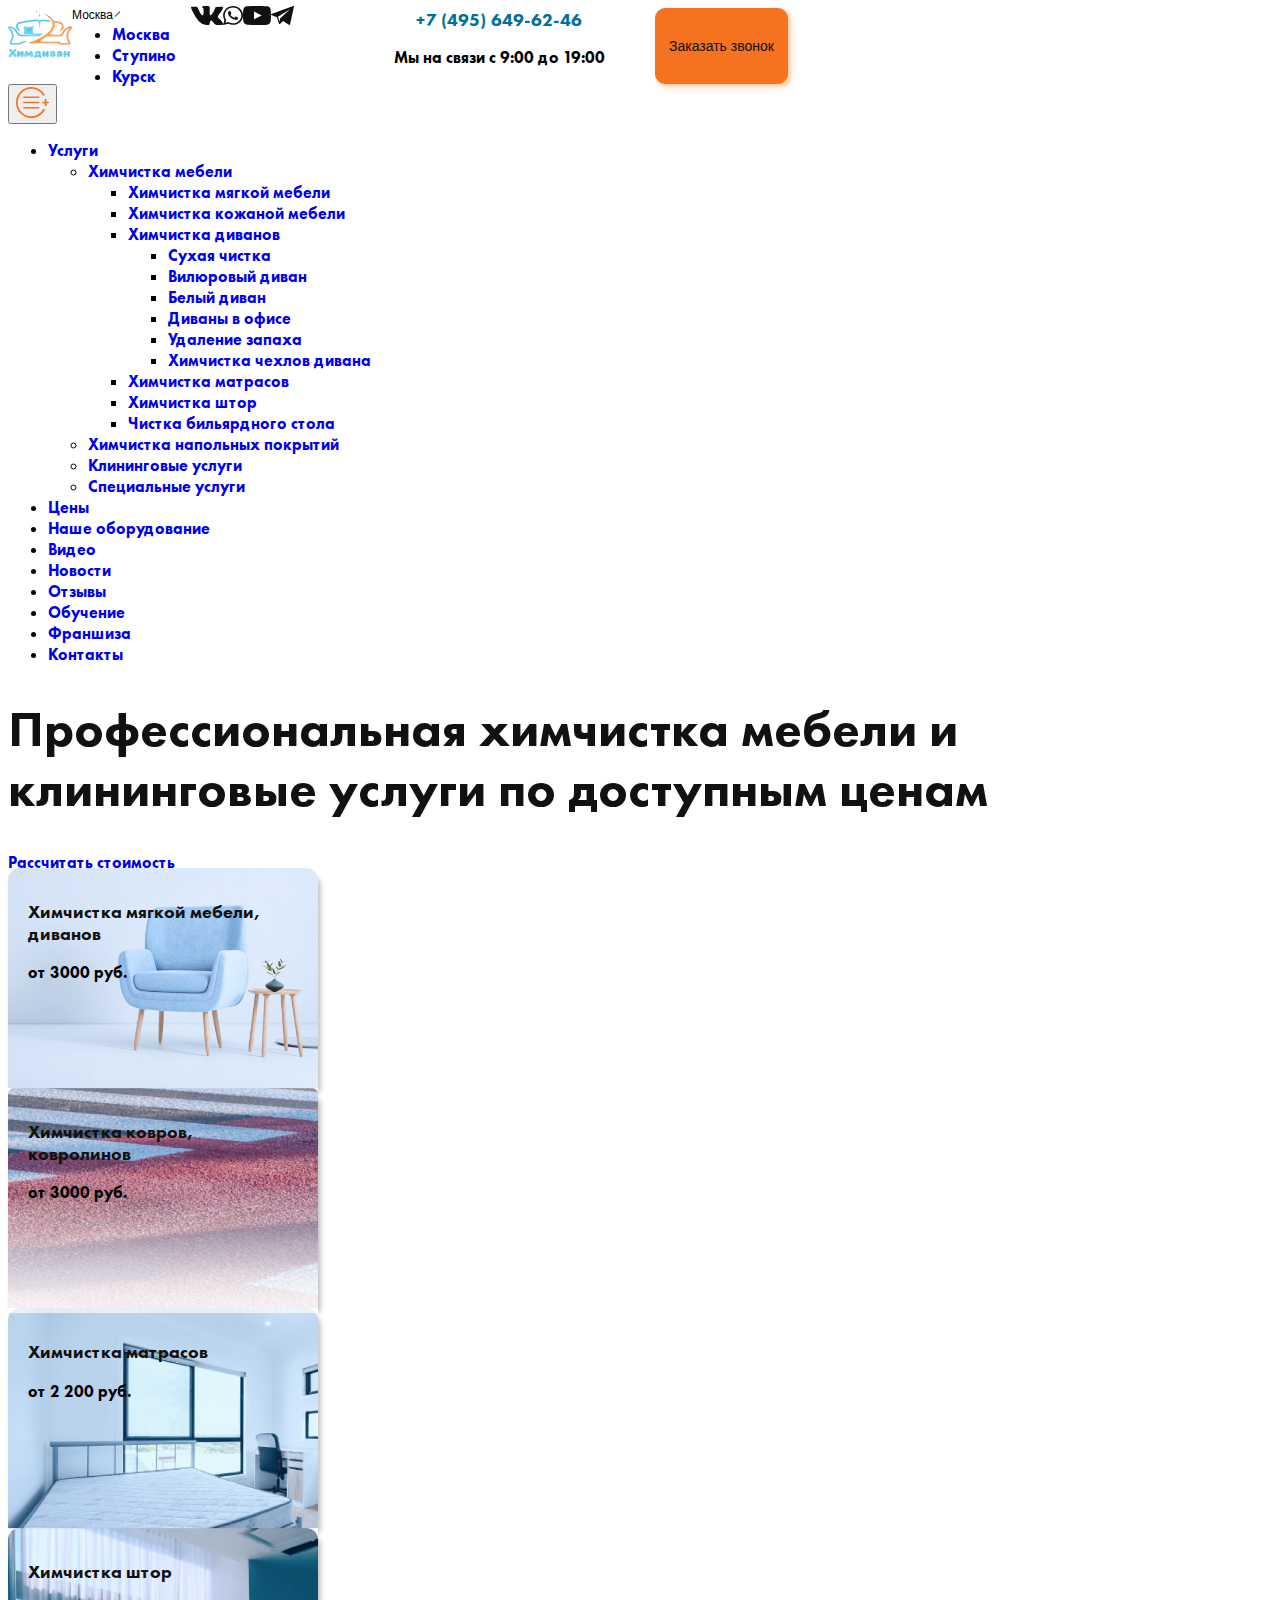
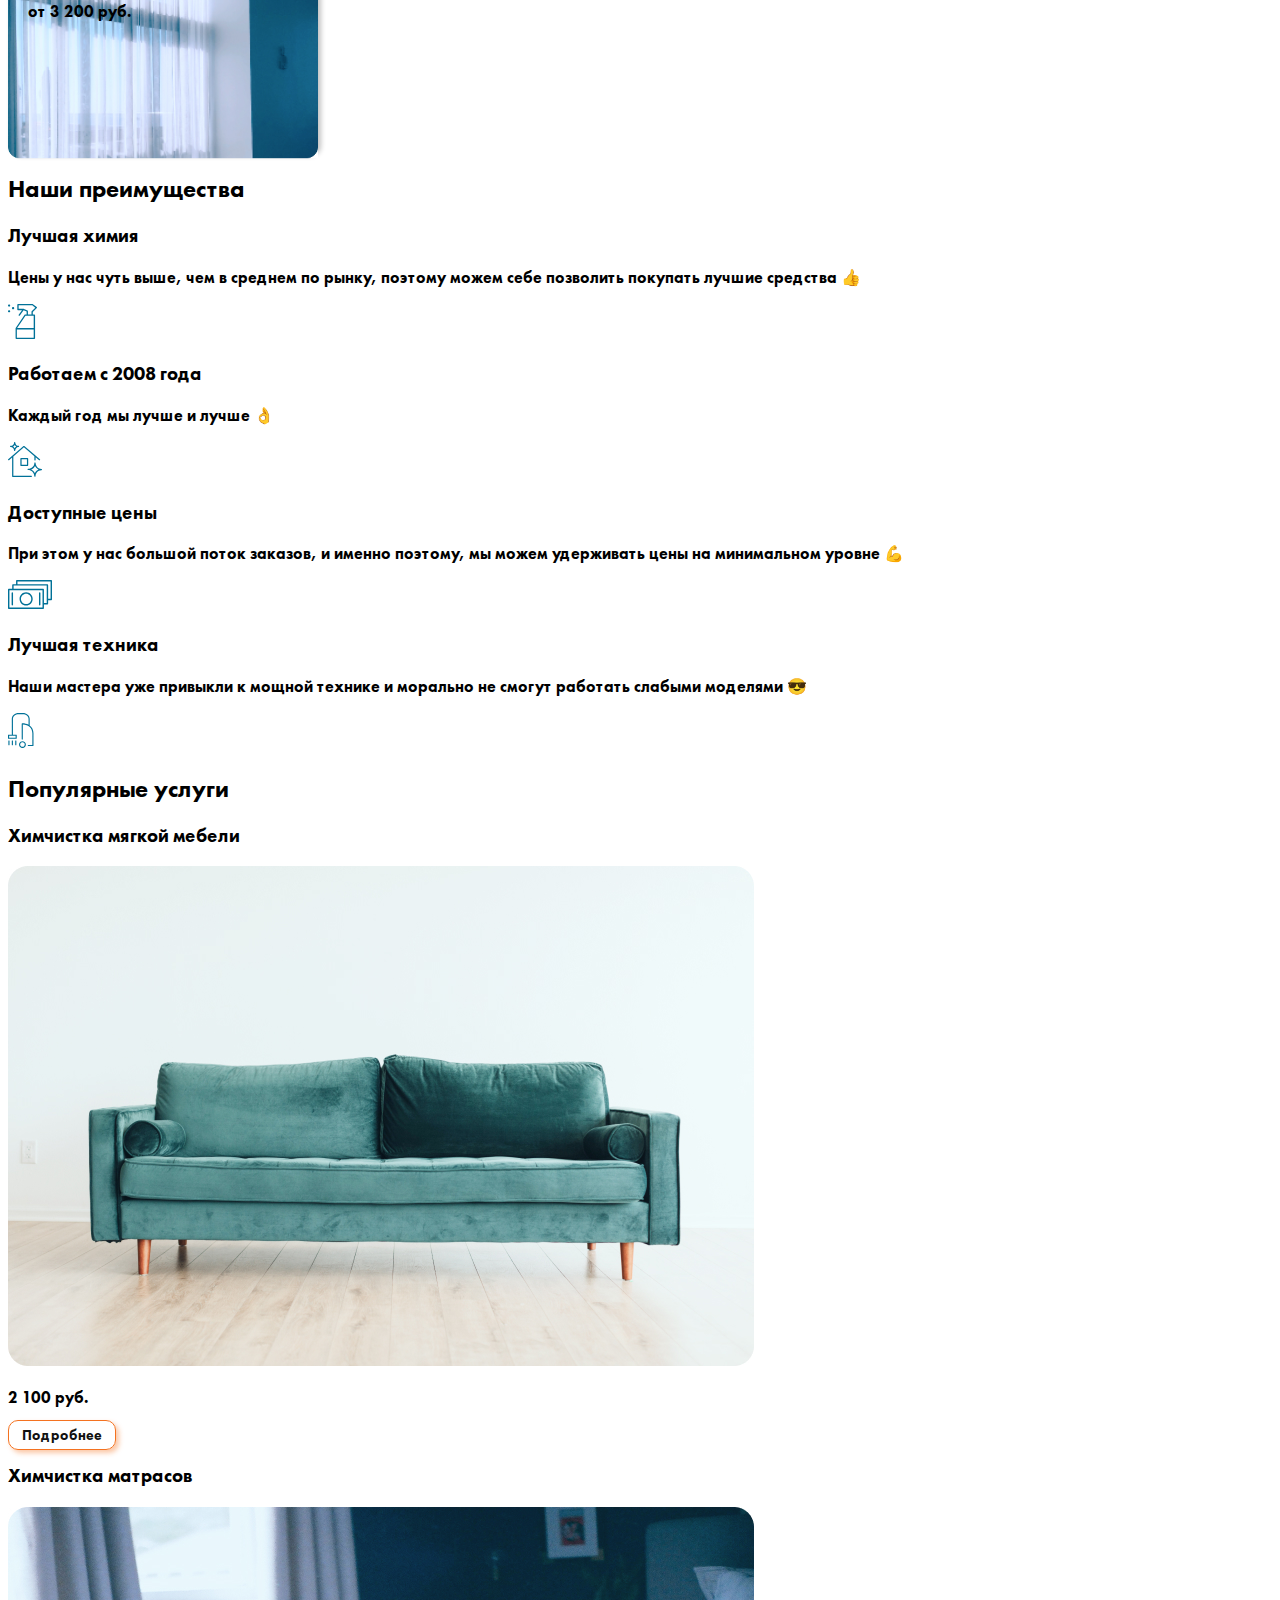
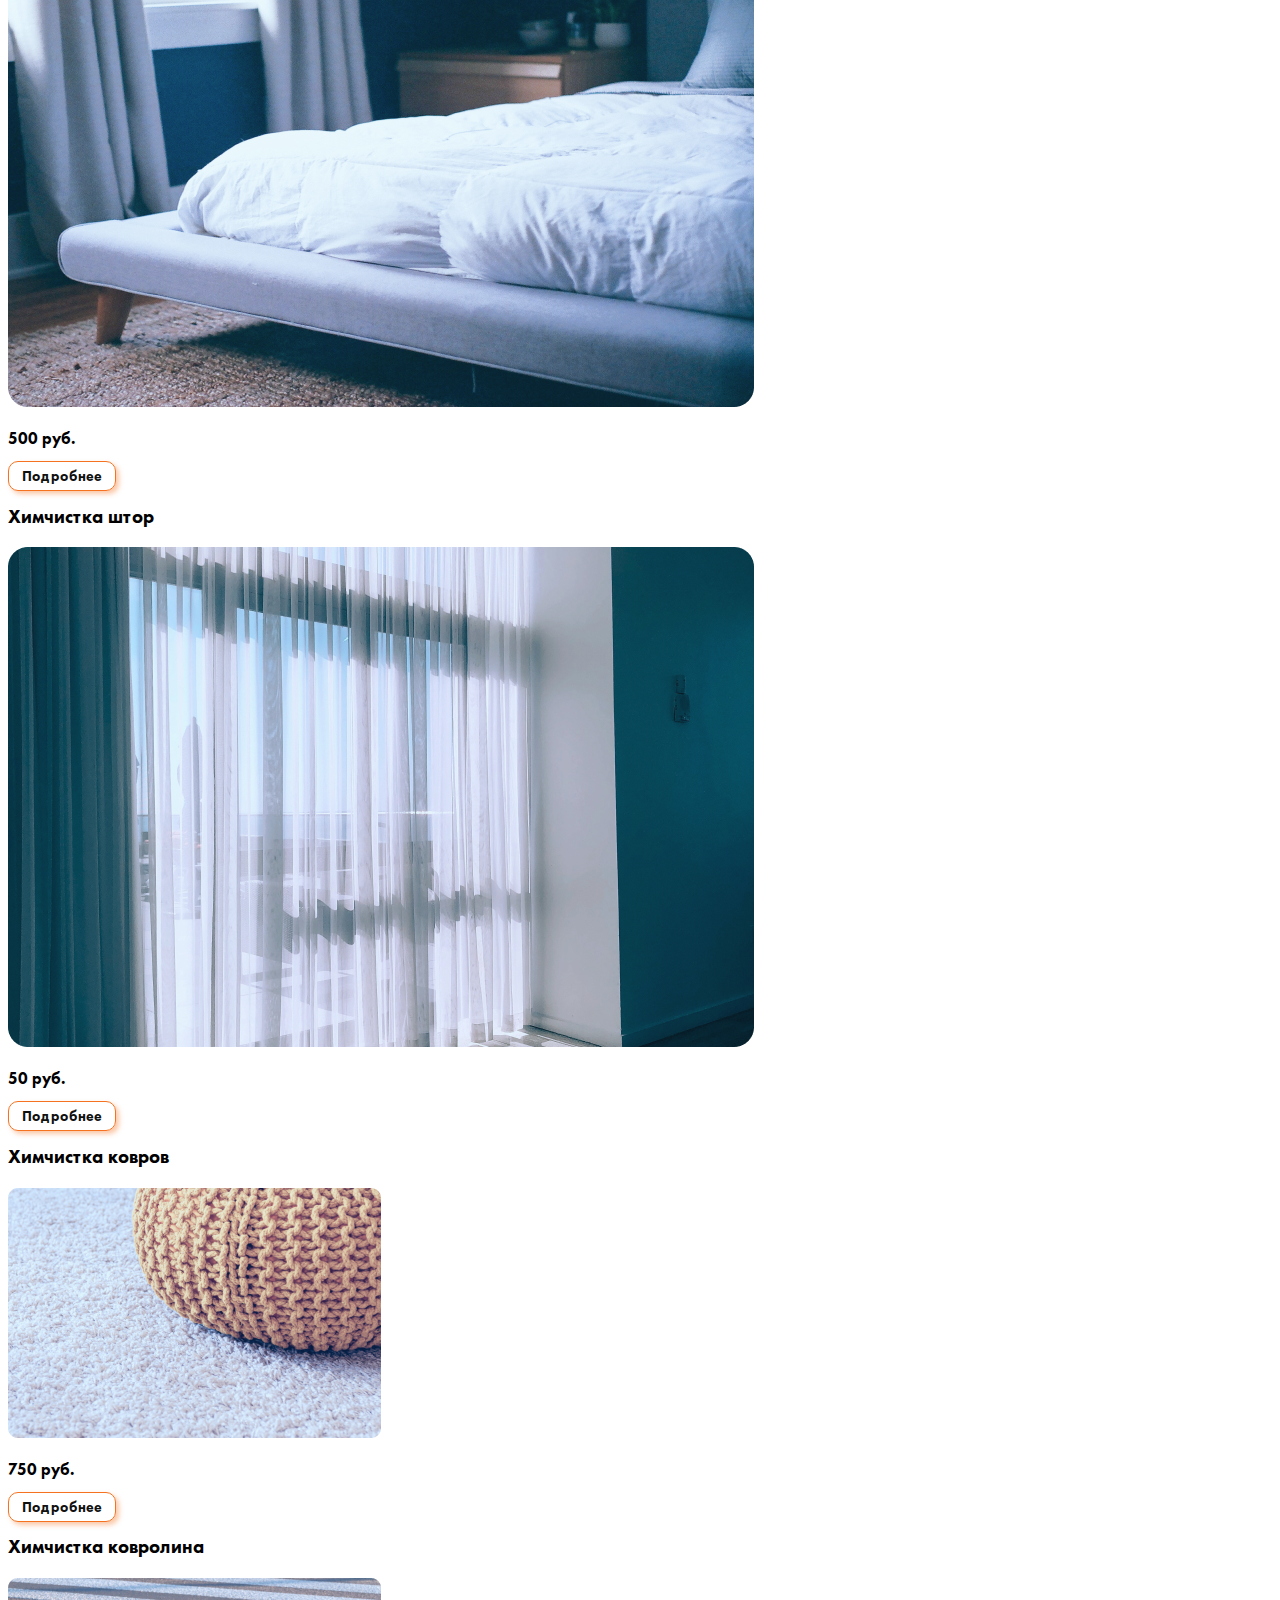
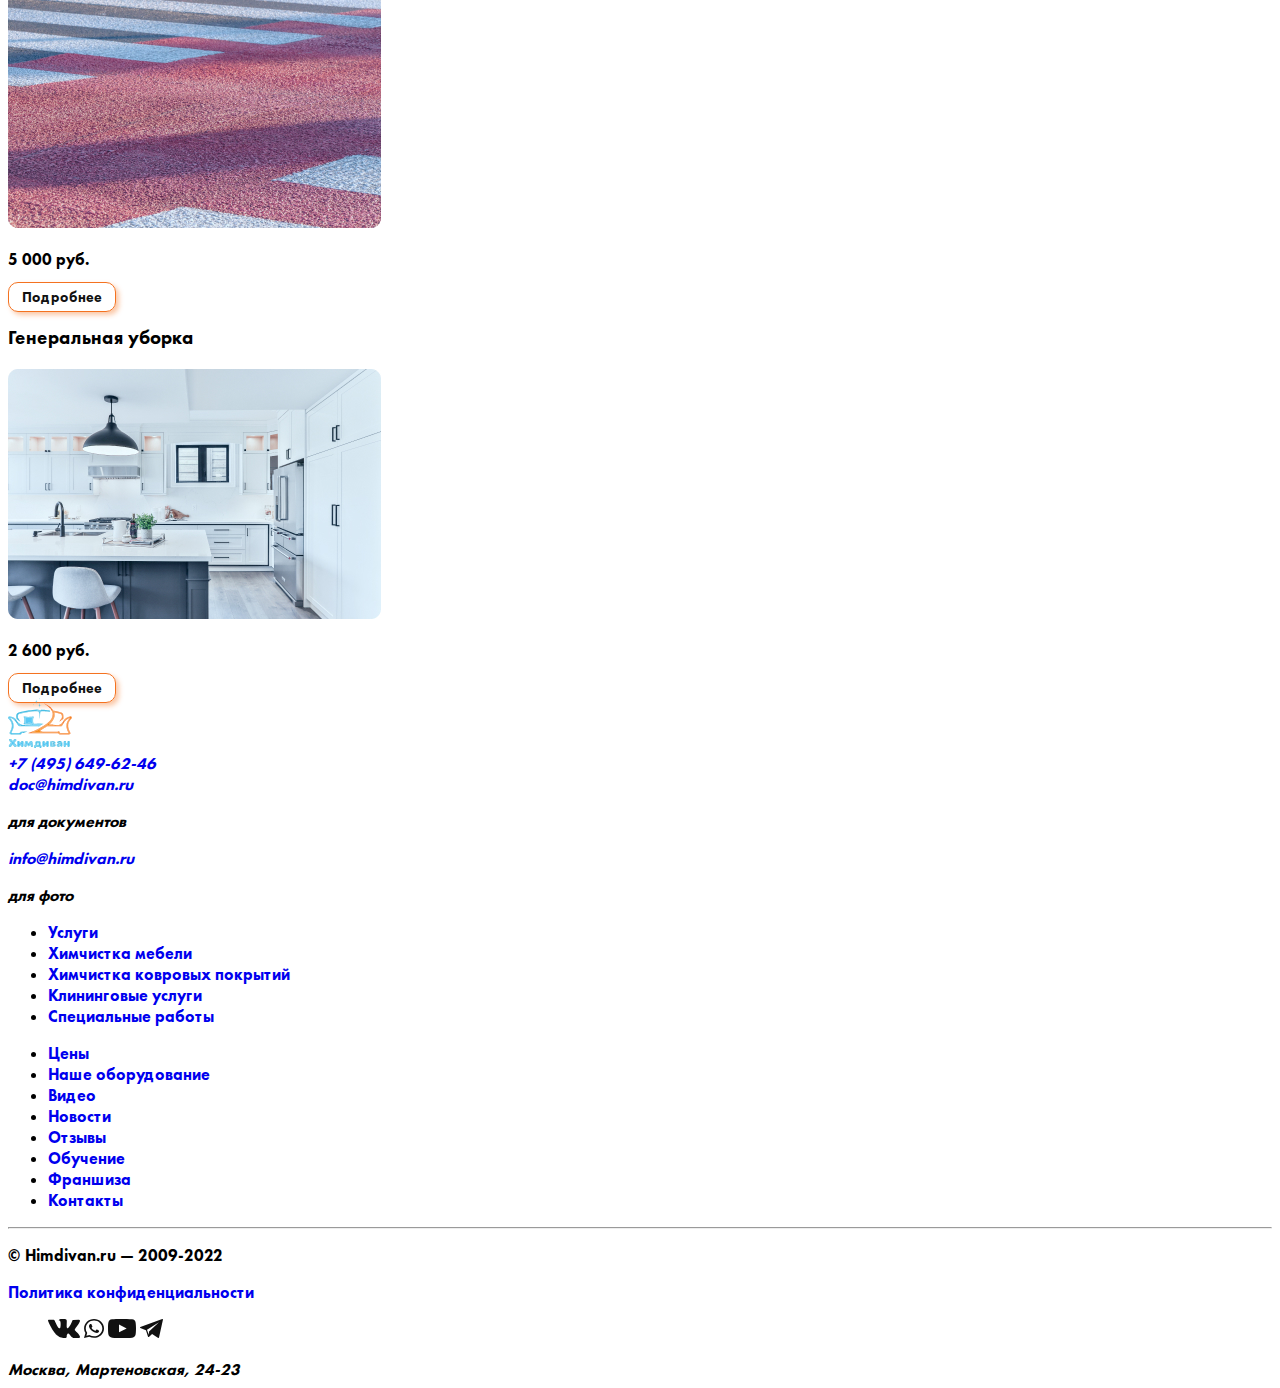
==== index.html @ e05178ed "d" ====
<!DOCTYPE html>
<html lang="ru">

<head>
  <meta charset="UTF-8">
  <meta http-equiv="X-UA-Compatible" content="IE=edge">
  <meta name="viewport" content="width=device-width, initial-scale=1.0">

  <link rel="stylesheet" href="\css\style.css">
  <title>Химдиван</title>
  <!--Normalize CSS-->
  <link rel="stelesheet" href="/css/normalize.css">
  <!--Styles-->
  <link rel="stylesheet" href="/css/style.css">

</head>

<body>


  </div>




  <header class="header" id="header">
    <div class="container">
      <div class="header__row">
        <a class="header__logo logo" href="">
          <img src="\assets\img\logo.svg" alt="Логотип компании Химдиван" width="64" height="50">
        </a>
        <div class="change-city">
          <button class="change-city__open" type="button">Москва <span class="caret"></span></button>
          <ul class="header__cities cities">
            <li><a class="cities__link" href="#">Москва</a></li>
            <li><a class="cities__link" href="#">Ступино</a></li>
            <li><a class="cities__link" href="#">Курск</a></li>
          </ul>
        </div>
        <ul class="header__social social list-reset">
          <il><a class="social__link" href="#"><svg width="32" height="19" viewBox="0 0 32 19" fill="#111111"
                xmlns="http://www.w3.org/2000/svg">
                <path
                  d="M31.83 17.159C31.791 17.0724 31.755 16.9999 31.7214 16.9421C31.1658 15.9017 30.1053 14.6242 28.5394 13.1099L28.5058 13.0755L28.4892 13.0577L28.4727 13.041H28.4561C27.7452 12.3356 27.2953 11.8617 27.1068 11.6185C26.7626 11.1568 26.6847 10.6886 26.8736 10.2147C27.0075 9.85646 27.5071 9.09934 28.3733 7.94289C28.8286 7.33072 29.1894 6.83966 29.4562 6.4687C31.3776 3.81018 32.2103 2.11149 31.9551 1.3711L31.8548 1.19778C31.7881 1.09339 31.6157 0.998117 31.3382 0.91146C31.0606 0.824802 30.7052 0.811119 30.2723 0.868384L25.4742 0.903858C25.3632 0.892202 25.2522 0.895243 25.1407 0.911966C25.0296 0.929703 24.9576 0.946933 24.924 0.964164C24.8904 0.981901 24.8631 0.99609 24.8407 1.00724L24.774 1.05944C24.7185 1.0939 24.6576 1.15471 24.5909 1.24187C24.5242 1.32853 24.4682 1.42938 24.4244 1.54543C23.9024 2.94411 23.3084 4.24449 22.6418 5.44705C22.2308 6.16363 21.853 6.78543 21.5092 7.31095C21.165 7.83749 20.8762 8.22466 20.643 8.47247C20.4097 8.72079 20.1984 8.92096 20.01 9.07046C19.8211 9.22148 19.6764 9.28431 19.5771 9.26151C19.4768 9.23871 19.3823 9.2154 19.2937 9.19158C19.1384 9.08769 19.0128 8.9463 18.9188 8.7669C18.8243 8.58801 18.7606 8.3625 18.727 8.09087C18.6938 7.81924 18.6739 7.58512 18.669 7.38849C18.6632 7.19186 18.6661 6.91466 18.6773 6.55637C18.6885 6.19809 18.6938 5.95585 18.6938 5.82814C18.6938 5.38928 18.7021 4.91241 18.7192 4.39753C18.7357 3.88316 18.7498 3.47572 18.7606 3.1752C18.7718 2.87519 18.7771 2.55694 18.7771 2.22146C18.7771 1.88699 18.7576 1.62347 18.7187 1.43242C18.6797 1.24187 18.6213 1.05741 18.5439 0.877506C18.466 0.698616 18.352 0.559761 18.2021 0.461954C18.0521 0.363641 17.8661 0.285598 17.644 0.227827C17.0549 0.0889716 16.3055 0.0144764 15.395 0.00231393C13.329 -0.019984 12.0016 0.118871 11.4129 0.418879C11.1797 0.546585 10.9684 0.719394 10.7799 0.939332C10.5798 1.19373 10.552 1.33309 10.6967 1.35488C11.3633 1.45928 11.8351 1.7081 12.1126 2.10085L12.2129 2.30862C12.2904 2.45964 12.3683 2.72519 12.4462 3.10628C12.5241 3.48788 12.5737 3.90951 12.5961 4.37219C12.6516 5.21597 12.6516 5.93811 12.5961 6.53965C12.5406 7.14118 12.488 7.60893 12.4379 7.9434C12.3877 8.27888 12.3128 8.55001 12.2129 8.75829C12.1126 8.96708 12.0464 9.09428 12.0128 9.14039C11.9792 9.18651 11.9519 9.2154 11.9295 9.22705C11.7849 9.28432 11.6354 9.31371 11.4796 9.31371C11.3238 9.31371 11.1354 9.23262 10.9129 9.07046C10.6908 8.90931 10.46 8.68633 10.2214 8.40304C9.98235 8.12027 9.71357 7.72397 9.41314 7.21517C9.1132 6.70688 8.80206 6.10585 8.4802 5.41209L8.21386 4.90886C8.04733 4.58554 7.81945 4.11425 7.53071 3.49599C7.24196 2.87773 6.98633 2.27974 6.7643 1.70101C6.67519 1.45877 6.54226 1.2738 6.36453 1.14609L6.28127 1.0939C6.22576 1.04778 6.13666 0.998624 6.01444 0.946933C5.89173 0.894736 5.76465 0.857235 5.63123 0.833924L1.06636 0.868384C0.599886 0.868384 0.283387 0.97886 0.11686 1.19829L0.0501528 1.30218C0.0165553 1.36046 0 1.4532 0 1.57989C0 1.7076 0.0335975 1.86317 0.100306 2.04764C0.766899 3.67792 1.49144 5.24992 2.2744 6.76364C3.05786 8.27838 3.7376 9.49817 4.31557 10.4225C4.89306 11.3479 5.48175 12.22 6.08163 13.041C6.68152 13.862 7.07836 14.3875 7.27264 14.6186C7.46692 14.8502 7.61933 15.0235 7.73083 15.139L8.14715 15.5556C8.4135 15.8328 8.80547 16.1652 9.3216 16.5524C9.83822 16.9401 10.4099 17.3212 11.0375 17.6962C11.6647 18.0722 12.3955 18.3778 13.2282 18.6155C14.0613 18.8526 14.872 18.9479 15.6603 18.9013H17.5764C17.9654 18.8668 18.2595 18.7401 18.4591 18.5197L18.5259 18.433C18.5702 18.3641 18.612 18.2567 18.651 18.1128C18.6895 17.9683 18.7094 17.8092 18.7094 17.6359C18.6977 17.1387 18.7343 16.6903 18.8175 16.2919C18.9008 15.8931 18.9952 15.5926 19.1009 15.3899C19.2066 15.1882 19.3254 15.0174 19.4593 14.8786C19.5927 14.7397 19.6867 14.6566 19.7427 14.6272C19.7982 14.5988 19.843 14.5785 19.8761 14.5664C20.1424 14.4741 20.456 14.5638 20.8173 14.835C21.1781 15.1071 21.517 15.4416 21.8335 15.8409C22.15 16.2397 22.5303 16.6872 22.9748 17.1849C23.4189 17.682 23.8075 18.0514 24.141 18.2942L24.4746 18.503C24.6966 18.6413 24.9853 18.7685 25.3408 18.8846C25.6962 18.9996 26.0074 19.029 26.2737 18.9712L30.5387 18.9013C30.9608 18.9013 31.2885 18.8293 31.5218 18.6844C31.755 18.541 31.8938 18.3808 31.9381 18.2075C31.9824 18.0342 31.9853 17.8386 31.9464 17.6181C31.9074 17.3987 31.8684 17.2457 31.83 17.159Z" />
              </svg></a></il>

          <il><a class="social__link" href="#"><svg width="20" height="19" viewBox="0 0 20 19" fill="#111111"
                xmlns="http://www.w3.org/2000/svg">
                <path
                  d="M17.0865 2.76114C15.2064 0.981431 12.706 0.000942476 10.042 0C4.55332 0 0.0857299 4.22323 0.0837362 9.41439C0.0830716 11.0738 0.541627 12.6936 1.41288 14.1211L0 19L5.27904 17.6909C6.73346 18.4411 8.3713 18.8363 10.0377 18.837H10.0417C15.5301 18.837 19.9977 14.6131 20 9.42225C20.0017 6.90615 18.9669 4.54085 17.0865 2.76114ZM10.0424 17.2467H10.039C8.55372 17.2461 7.09698 16.8687 5.82631 16.1559L5.52393 15.9863L2.39113 16.7632L3.22717 13.8754L3.03045 13.5792C2.20206 12.3332 1.76444 10.8934 1.76511 9.41471C1.76677 5.10005 5.48007 1.58996 10.0454 1.58996C12.2561 1.59058 14.3342 2.40583 15.8969 3.88489C17.4597 5.36394 18.3196 7.32995 18.319 9.42099C18.3173 13.7363 14.6043 17.2467 10.0424 17.2467Z" />
                <path
                  d="M14.5824 11.3858C14.3335 11.268 13.1103 10.699 12.8821 10.6205C12.6541 10.5419 12.488 10.5027 12.3222 10.7383C12.1563 10.9739 11.6795 11.5036 11.5343 11.6606C11.3891 11.8177 11.2439 11.8372 10.9953 11.7194C10.7465 11.6016 9.94464 11.3534 8.9943 10.5517C8.25463 9.92775 7.7552 9.15743 7.60999 8.92213C7.46478 8.68651 7.59438 8.55927 7.71898 8.44209C7.83096 8.33654 7.96787 8.1672 8.09214 8.02992C8.21642 7.89263 8.25795 7.7943 8.34103 7.63753C8.4241 7.48045 8.38256 7.34317 8.32042 7.22536C8.25829 7.10755 7.76052 5.94956 7.55317 5.47863C7.35114 5.01996 7.14612 5.08217 6.99327 5.07494C6.84839 5.06803 6.68225 5.06677 6.51644 5.06677C6.35062 5.06677 6.08114 5.12552 5.85286 5.36114C5.62491 5.59676 4.98193 6.1657 4.98193 7.32369C4.98193 8.48168 5.87346 9.6004 5.99807 9.75716C6.12234 9.91424 7.75255 12.2902 10.2487 13.3094C10.8425 13.5519 11.3057 13.6964 11.6672 13.8048C12.2633 13.9839 12.8056 13.9587 13.2346 13.8981C13.7128 13.8305 14.7067 13.3291 14.914 12.7797C15.1213 12.2302 15.1213 11.759 15.0592 11.661C14.9971 11.5626 14.8313 11.5036 14.5824 11.3858Z" />
              </svg>
            </a></il>

          <il><a class="social__link" href="#"><svg width="28" height="19" viewBox="0 0 28 19" fill="#111111"
                xmlns="http://www.w3.org/2000/svg">
                <path
                  d="M27.6497 3.78425C27.3842 1.77882 26.1732 0.520923 24.0236 0.335119C21.5624 0.122429 16.2344 0 13.7631 0C8.70816 0 6.44918 0.118108 4.05872 0.354804C1.78068 0.579977 0.783438 1.54836 0.391468 3.54756C0.116939 4.94853 0 6.26068 0 9.36173C0 12.1473 0.137516 13.8993 0.350314 15.3732C0.642911 17.3974 2.09536 18.5348 4.22384 18.7042C6.70013 18.9016 11.6607 19 14.1134 19C16.4833 19 21.8168 18.8819 24.1882 18.6255C26.3107 18.396 27.32 17.3114 27.6497 15.3142C27.6497 15.3142 28 13.1263 28 9.34204C28 7.18729 27.8354 5.1833 27.6497 3.78425ZM11.0228 13.2646V5.56451L18.6871 9.37517L11.0228 13.2646Z" />
              </svg>
            </a></il>

          <il><a class="social__link" href="#"><svg width="23" height="19" viewBox="0 0 23 19" fill="#111111"
                xmlns="http://www.w3.org/2000/svg">
                <path
                  d="M22.2704 0.0358006L0.33588 8.08771C-0.106007 8.253 -0.112124 8.9138 0.318967 9.10334L5.93755 11.3224L8.03003 17.6774C8.15454 18.0198 8.59751 18.1348 8.88358 17.8989L12.0973 15.019L18.2071 18.9211C18.5241 19.112 18.9419 18.9394 19.016 18.5867L22.9887 0.619328C23.0736 0.219452 22.6652 -0.111814 22.2704 0.0358006ZM9.06206 12.5258L8.7051 15.7928L7.0088 10.7638L18.9718 3.19877L9.06206 12.5258Z" />
              </svg>
            </a></il>
        </ul>
        <div class="header__contacts">
          <a href="tel:+74956496246">+7 (495) 649-62-46</a>
          <p>
            Мы на связи с
            <time datetime="09:00">9:00</time>
            до
            <time datetime="19:00">19:00</time>
          </p>
        </div>
        <button class="header__call btn" type="button">Заказать звонок</button>

      </div>

      <nav class="header__navigation nav">
        <button class="nav__btn menu-open" type="button"><svg width="33" height="31" viewBox="0 0 33 31" fill="none"
            xmlns="http://www.w3.org/2000/svg">
            <path
              d="M22.7698 9.48383H7.83755C7.42494 9.48383 7.09521 9.8181 7.09521 10.2357C7.09521 10.6953 7.42524 10.9876 7.83755 10.9876H22.7285C23.1411 10.9876 23.4709 10.6533 23.4709 10.2357C23.5123 9.77642 23.1823 9.48383 22.77 9.48383H22.7698Z"
              fill="#F47220" />
            <path
              d="M22.7698 14.748H7.83755C7.42494 14.748 7.09521 15.0823 7.09521 15.4999C7.09521 15.9179 7.42524 16.2518 7.83755 16.2518H22.7285C23.1411 16.2518 23.4709 15.9176 23.4709 15.4999C23.5123 15.082 23.1823 14.748 22.77 14.748H22.7698Z"
              fill="#F47220" />
            <path
              d="M22.7698 20.0124H7.83755C7.42494 20.0124 7.09521 20.3467 7.09521 20.7643C7.09521 21.2239 7.42524 21.5162 7.83755 21.5162H22.7285C23.1411 21.5162 23.4709 21.1819 23.4709 20.7643C23.5123 20.3467 23.1823 20.0124 22.77 20.0124H22.7698Z"
              fill="#F47220" />
            <path
              d="M28.2976 21.9342C27.8438 21.6836 27.3489 21.8089 27.1015 22.2685C24.6679 26.5719 20.1718 29.2458 15.3042 29.2458C7.8381 29.2458 1.73321 23.0624 1.73321 15.5002C1.73321 7.93791 7.83803 1.75454 15.3042 1.75454C20.0892 1.75454 24.4203 4.26149 26.9365 8.39749C27.184 8.8154 27.7203 8.94071 28.1326 8.69009C28.5452 8.43945 28.6689 7.89619 28.4215 7.47862C25.6578 2.79933 20.7491 3.67405e-08 15.3042 3.67405e-08C6.84811 -0.000582869 0 6.93496 0 15.4996C0 24.0643 6.84745 31 15.3035 31C20.7896 31 25.9045 27.9918 28.627 23.1454C28.8333 22.7274 28.7096 22.1845 28.2969 21.9336L28.2976 21.9342Z"
              fill="#F47220" />
            <path
              d="M32.1334 14.6645H30.6073C30.5247 13.9126 30.4424 13.1187 30.2773 12.4085C30.1535 11.9489 29.6998 11.6567 29.246 11.74C28.7923 11.8236 28.5037 12.3249 28.586 12.7845C28.7508 13.4111 28.7923 14.038 28.8749 14.7065H27.1013C26.6475 14.7065 26.2764 15.0825 26.2764 15.542C26.2764 16.0016 26.6475 16.3776 27.1013 16.3776H28.9163C28.8752 17.0461 28.7926 17.6727 28.71 18.2996C28.6274 18.7592 28.9163 19.2605 29.4112 19.3441H29.5761C29.9887 19.3441 30.3184 19.0515 30.4425 18.5922C30.6073 17.8403 30.6488 17.0881 30.6899 16.3362L32.1749 16.3357C32.6286 16.3357 32.9998 15.9597 32.9998 15.5001C32.9998 15.0406 32.5872 14.6646 32.1334 14.6646L32.1334 14.6645Z"
              fill="#F47220" />
          </svg>
        </button>
        <ul class="nav__menu menu">
          <li class="menu__item">
            <a class="menu__link menu__link_active" href="#">Услуги <span class="menu__caret"></span></a>
            <ul class="submenu">
              <li class="submenu__item">
                <a class="submenu__link submenu__link_active" href="#">Химчистка мебели <span></span></a>
                <ul>
                  <li class="submenu__item">
                    <a class="submenu__link" href="#">Химчистка мягкой мебели </a>
                  </li>
                  <li class="submenu__item">
                    <a class="submenu__link" href="#">Химчистка кожаной мебели <span></span></a>
                  </li>
                  <li class="submenu__item">
                    <a class="submenu__link" href="#">Химчистка диванов <span></span></a>
                    <ul>
                      <li class="submenu__item">
                        <a class="submenu__link" href="#">Сухая чистка</a>
                      </li>
                      <li class="submenu__item">
                        <a class="submenu__link" href="#">Вилюровый диван</a>
                      </li>
                      <li class="submenu__item">
                        <a class="submenu__link" href="#">Белый диван</a>
                      </li>
                      <li class="submenu__item">
                        <a class="submenu__link" href="#">Диваны в офисе</a>
                      </li>
                      <li class="submenu__item">
                        <a class="submenu__link" href="#">Удаление запаха</a>
                      </li>
                      <li class="submenu__item">
                        <a class="submenu__link" href="#">Химчистка чехлов дивана</a>
                      </li>
                    </ul>

                  </li>
                  <li class="submenu__item">
                    <a class="submenu__link" href="#">Химчистка матрасов</a>
                  </li>
                  <li class="submenu__item">
                    <a class="submenu__link" href="#">Химчистка штор</a>
                  </li>
                  <li class="submenu__item">
                    <a class="submenu__link" href="#">Чистка бильярдного стола</a>
                  </li>
                </ul>
              </li>
              <li class="submenu__item">
                <a class="submenu__link submenu__link_active" href="#">Химчистка напольных покрытий <span></span></a>
              </li>
              <li class="submenu__item">
                <a class="submenu__link submenu__link_active" href="#">Клининговые услуги <span></span></a>
              </li>
              <li class="submenu__item">
                <a class="submenu__link submenu__link_active" href="#">Специальные услуги <span></span></a>
              </li>
            </ul>
          </li>
          <li class="menu__item">
            <a class="menu__link menu__link_active" href="#">Цены</a>
          </li>
          <li class="menu__item">
            <a class="menu__link menu__link_active" href="#">Наше оборудование</a>
          </li>
          <li class="menu__item">
            <a class="menu__link menu__link_active" href="#">Видео</a>
          </li>
          <li class="menu__item">
            <a class="menu__link menu__link_active" href="#">Новости</a>
          </li>
          <li class="menu__item">
            <a class="menu__link menu__link_active" href="#">Отзывы</a>
          </li>
          <li class="menu__item">
            <a class="menu__link menu__link_active" href="#">Обучение</a>
          </li>
          <li class="menu__item">
            <a class="menu__link menu__link_active" href="#">Франшиза</a>
          </li>
          <li class="menu__item">
            <a class="menu__link menu__link_active" href="#">Контакты</a>
          </li>
        </ul>
      </nav>
    </div>
  </header>


  <main>
    <section>
      <div>
        <h1 class="h1">Профессиональная химчистка мебели
          и клининговые услуги по доступным ценам</h1>
        <a href="#"> Рассчитать стоимость</a>
        <div>
          <article class="service-card">
            <h3 class="service-card__title h3">Химчистка мягкой мебели, диванов</h3>
            <P class="service-card__price">от 3000 руб.</P>
            <figure class="service-card__img"><img src="assets\img\nathan-oakley-ueJ2oJeEK-U-unsplash 1.jpg"
                alt="Химчистка мягкой мебели, диванов"></figure>
          </article>
          <article class="service-card">
            <h3 class="service-card__title h3">Химчистка ковров, ковролинов</h3>
            <P class="service-card__price">от 3000 руб.</P>
            <figure class="service-card__img"><img src="assets\img\Rectangle 14.jpg" alt="Химчистка ковров, ковролинов">
              <div class="service-card__overlay"></div>
            </figure>
          </article>
          <article class="service-card">
            <h3 class="service-card__title h3">Химчистка матрасов</h3>
            <P class="service-card__price">от 2 200 руб.</P>
            <figure class="service-card__img">
              <img src="assets\img\Rectangle 15.jpg" alt="Химчистка матрасов">
            </figure>
          </article>
          <article class="service-card">
            <h3 class="service-card__title h3">Химчистка штор</h3>
            <P class="service-card__price">от 3 200 руб.</P>
            <figure class="service-card__img"><img src="assets\img\Rectangle 12.jpg" alt="Химчистка штор"></figure>
          </article>
        </div>
    </section>

    <section>
      <h2>Наши преимущества</h2>
      <div>
        <article>
          <h3>Лучшая химия</h3>
          <p>Цены у нас чуть выше, чем в среднем по рынку, поэтому можем себе позволить покупать лучшие средства 👍</p>
          <div> <svg width="29" height="35" viewBox="0 0 29 35" fill="none" xmlns="http://www.w3.org/2000/svg">
              <path
                d="M28.8004 4.025C29.0662 3.7625 29.0662 3.36875 28.8004 3.10625L28.7561 3.0625L24.9012 0.13125C24.7683 0.0437501 24.6353 0 24.5024 0H9.96914C9.61467 0 9.30451 0.30625 9.30451 0.65625V5.46875C9.30451 5.81875 9.61467 6.125 9.96914 6.125H14.0012L10.7224 10.8063C10.5008 11.1125 10.5895 11.5062 10.8996 11.725C11.2098 11.9437 11.6086 11.8563 11.8301 11.55L15.5964 6.16875L18.6094 7.56875V10.5H17.1472C16.9256 10.5 16.7041 10.5875 16.6155 10.8063L7.66508 23.9312C7.57646 24.0187 7.53216 24.15 7.57646 24.2812V34.3438C7.57646 34.6937 7.88663 35 8.2411 35H26.4077C26.7622 35 27.0723 34.6937 27.0723 34.3438V11.1562C27.0723 10.8062 26.7622 10.5 26.4077 10.5H24.8126V8.00625L28.8004 4.025ZM8.86142 33.6875V25.375H25.6988V33.6875H8.86142ZM25.6988 24.0625H9.17158L17.5016 11.8125H25.6988V24.0625ZM19.9386 10.5V7.13125C19.9386 6.86875 19.8057 6.65 19.5398 6.5625L15.9951 4.9C15.9065 4.85625 15.8179 4.85625 15.7293 4.85625H10.6338V1.3125H24.2366L27.2939 3.63125L23.6606 7.2625C23.5276 7.39375 23.4833 7.56875 23.4833 7.74375V10.5H19.9386Z"
                fill="#007198" />
              <path
                d="M5.09576 5.25002C5.70753 5.25002 6.20348 4.76033 6.20348 4.15627C6.20348 3.5522 5.70753 3.06252 5.09576 3.06252C4.48398 3.06252 3.98804 3.5522 3.98804 4.15627C3.98804 4.76033 4.48398 5.25002 5.09576 5.25002Z"
                fill="#007198" />
              <path
                d="M1.10772 8.3125C1.7195 8.3125 2.21544 7.82281 2.21544 7.21875C2.21544 6.61469 1.7195 6.125 1.10772 6.125C0.495943 6.125 0 6.61469 0 7.21875C0 7.82281 0.495943 8.3125 1.10772 8.3125Z"
                fill="#007198" />
              <path
                d="M1.10772 2.625C1.7195 2.625 2.21544 2.13531 2.21544 1.53125C2.21544 0.927189 1.7195 0.4375 1.10772 0.4375C0.495943 0.4375 0 0.927189 0 1.53125C0 2.13531 0.495943 2.625 1.10772 2.625Z"
                fill="#007198" />
            </svg>
          </div>
        </article>
        <article>
          <h3>Работаем с 2008 года</h3>
          <p>Каждый год мы лучше и лучше 👌</p>
          <div><svg width="34" height="35" viewBox="0 0 34 35" fill="none" xmlns="http://www.w3.org/2000/svg">
              <path
                d="M23.2843 33.7647H5.35633V14.4118L15.9071 5.35299L26.3754 14.173C26.3754 14.173 26.3754 14.1936 26.3754 14.2059V17.9118C26.3754 18.0756 26.4405 18.2327 26.5565 18.3485C26.6724 18.4644 26.8296 18.5294 26.9936 18.5294C27.1576 18.5294 27.3148 18.4644 27.4307 18.3485C27.5467 18.2327 27.6118 18.0756 27.6118 17.9118V15.2106L31.1273 18.1753C31.2525 18.2812 31.4146 18.3332 31.5781 18.3197C31.7416 18.3061 31.893 18.2283 31.999 18.1033C32.105 17.9782 32.157 17.8162 32.1435 17.6529C32.13 17.4896 32.052 17.3383 31.9269 17.2324L16.3027 4.05593C16.1907 3.96024 16.0482 3.90765 15.9009 3.90765C15.7535 3.90765 15.611 3.96024 15.4991 4.05593L0.212847 17.1912C0.0882388 17.3004 0.012155 17.4546 0.00133428 17.6198C-0.00948644 17.7851 0.0458421 17.9479 0.155148 18.0724C0.264454 18.1969 0.418784 18.2729 0.584186 18.2837C0.749589 18.2945 0.912515 18.2392 1.03712 18.13L4.11992 15.4659V34.3823C4.11992 34.5462 4.18505 34.7033 4.30099 34.8191C4.41692 34.9349 4.57417 35 4.73813 35H23.2843C23.4483 35 23.6056 34.9349 23.7215 34.8191C23.8374 34.7033 23.9026 34.5462 23.9026 34.3823C23.9026 34.2185 23.8374 34.0614 23.7215 33.9456C23.6056 33.8298 23.4483 33.7647 23.2843 33.7647Z"
                fill="#007198" />
              <path
                d="M33.3818 26.9006C32.626 26.9076 31.8766 26.7609 31.1794 26.4692C30.4822 26.1775 29.8517 25.7471 29.3264 25.2041C28.3111 24.1695 27.7026 22.8043 27.6119 21.3583C27.6119 21.2759 27.6119 21.1977 27.6119 21.1153C27.61 21.0462 27.5961 20.9779 27.5707 20.9135C27.5482 20.7666 27.474 20.6324 27.3615 20.535C27.249 20.4377 27.1054 20.3836 26.9566 20.3824C26.7955 20.3867 26.6425 20.4536 26.5301 20.569C26.4177 20.6844 26.3548 20.839 26.3549 21C26.3549 21.1194 26.3549 21.2388 26.3549 21.3624C26.2477 24.3806 23.6018 26.8306 20.3335 26.8635H20.2635H20.1934C20.0294 26.8635 19.8722 26.9286 19.7563 27.0444C19.6403 27.1603 19.5752 27.3174 19.5752 27.4812C19.5752 27.645 19.6403 27.8021 19.7563 27.9179C19.8722 28.0338 20.0294 28.0988 20.1934 28.0988C21.779 28.1144 23.2965 28.745 24.4254 29.8576C25.5543 30.9701 26.2062 32.4774 26.2436 34.0612C26.2615 34.2427 26.3392 34.4132 26.4645 34.5458C26.5898 34.6785 26.7556 34.7658 26.936 34.7941C27.0999 34.7941 27.2572 34.729 27.3731 34.6132C27.4891 34.4974 27.5542 34.3403 27.5542 34.1765C27.5212 30.8824 30.0847 28.1729 33.2252 28.1359H33.3818C33.5458 28.1359 33.703 28.0708 33.819 27.955C33.9349 27.8392 34 27.6821 34 27.5182C34 27.3544 33.9349 27.1973 33.819 27.0815C33.703 26.9657 33.5458 26.9006 33.3818 26.9006ZM26.8824 31.2941C26.1464 29.6348 24.8266 28.303 23.1732 27.5512C24.8507 26.8787 26.2132 25.5997 26.9896 23.9688C27.3429 24.7492 27.8328 25.4603 28.4362 26.0688C29.0296 26.6705 29.7279 27.1589 30.4969 27.51C28.8558 28.2685 27.564 29.6209 26.8824 31.2941Z"
                fill="#007198" />
              <path
                d="M2.67766 5.08947H2.71888C3.58674 5.11037 4.41327 5.46413 5.02712 6.07743C5.64097 6.69072 5.99506 7.5165 6.01598 8.38358C6.02901 8.55697 6.10331 8.72009 6.22562 8.84379C6.34793 8.9675 6.51027 9.04373 6.68365 9.05887C6.76483 9.0578 6.84501 9.04075 6.91961 9.00872C6.9942 8.97668 7.06174 8.93028 7.11839 8.87216C7.17503 8.81404 7.21966 8.74534 7.24972 8.66999C7.27979 8.59463 7.2947 8.5141 7.29361 8.43299C7.26801 7.57976 7.58126 6.75105 8.165 6.12773C8.74873 5.50441 9.55555 5.13709 10.4094 5.10594H10.5083C10.6722 5.10594 10.8295 5.04086 10.9454 4.92503C11.0614 4.8092 11.1265 4.6521 11.1265 4.48829C11.1265 4.32448 11.0614 4.16738 10.9454 4.05155C10.8295 3.93572 10.6722 3.87064 10.5083 3.87064C10.0931 3.87761 9.68097 3.79851 9.29792 3.63834C8.91486 3.47817 8.5692 3.24041 8.28274 2.94006C7.72328 2.37075 7.38692 1.61973 7.33482 0.823591C7.33482 0.774179 7.33482 0.728885 7.33482 0.679473C7.33354 0.620744 7.32383 0.562502 7.30597 0.506532C7.28142 0.363326 7.20647 0.233595 7.09463 0.14073C6.98279 0.0478649 6.84142 -0.00202246 6.69601 6.28233e-05C6.61482 0.00113711 6.53465 0.018179 6.46005 0.0502153C6.38546 0.0822515 6.31791 0.128655 6.26127 0.186775C6.20463 0.244894 6.16 0.313593 6.12993 0.388946C6.09987 0.464299 6.08496 0.544832 6.08605 0.625944C6.08605 0.700062 6.08605 0.770061 6.08605 0.840061C6.02099 1.67113 5.64026 2.44588 5.02187 3.00552C4.40348 3.56516 3.59428 3.86731 2.76009 3.85006H2.66118C2.49722 3.85006 2.33997 3.91513 2.22404 4.03096C2.1081 4.14679 2.04297 4.30389 2.04297 4.4677C2.04297 4.63151 2.1081 4.78861 2.22404 4.90444C2.33997 5.02027 2.49722 5.08535 2.66118 5.08535L2.67766 5.08947ZM6.7125 2.90712C6.90093 3.23342 7.12937 3.53496 7.39252 3.80476C7.64649 4.06524 7.93164 4.29344 8.24153 4.48417C7.56883 4.898 7.01725 5.48174 6.64243 6.17652C6.43111 5.81279 6.17189 5.47903 5.87173 5.18417C5.61123 4.93303 5.32213 4.71329 5.01036 4.52947C5.71074 4.14774 6.29788 3.58811 6.7125 2.90712Z"
                fill="#007198" />
              <path
                d="M12.981 16.0588C12.817 16.0588 12.6598 16.1239 12.5439 16.2397C12.4279 16.3556 12.3628 16.5127 12.3628 16.6765V23.2647C12.3628 23.4285 12.4279 23.5856 12.5439 23.7014C12.6598 23.8173 12.817 23.8824 12.981 23.8824H19.5752C19.7392 23.8824 19.8964 23.8173 20.0124 23.7014C20.1283 23.5856 20.1934 23.4285 20.1934 23.2647V16.6765C20.1934 16.5127 20.1283 16.3556 20.0124 16.2397C19.8964 16.1239 19.7392 16.0588 19.5752 16.0588H12.981ZM18.957 22.6471H13.5992V17.2941H18.957V22.6471Z"
                fill="#007198" />
            </svg>
          </div>
        </article>
        <article>
          <h3>Доступные цены</h3>
          <p>При этом у нас большой поток заказов, и именно поэтому, мы можем удерживать цены на минимальном уровне 💪
          </p>
          <div><svg width="44" height="29" viewBox="0 0 44 29" fill="none" xmlns="http://www.w3.org/2000/svg">
              <path
                d="M18.1268 12.3266C14.5072 12.3266 11.5627 15.2683 11.5627 18.8842C11.5627 22.5001 14.5072 25.4419 18.1268 25.4419C21.7444 25.4419 24.6879 22.5001 24.6879 18.8842C24.6875 15.2683 21.7444 12.3266 18.1268 12.3266ZM18.1268 24.0216C15.2908 24.0216 12.984 21.7171 12.984 18.8842C12.984 16.0518 15.2913 13.7468 18.1268 13.7468C20.9608 13.7468 23.2666 16.0514 23.2666 18.8842C23.2662 21.7171 20.9608 24.0216 18.1268 24.0216Z"
                fill="#007198" />
              <path
                d="M4.32222 12.3266C3.92947 12.3266 3.61157 12.6442 3.61157 13.0367V24.7318C3.61157 25.1242 3.92947 25.4419 4.32222 25.4419C4.71497 25.4419 5.03287 25.1242 5.03287 24.7318V13.0367C5.03287 12.6447 4.71497 12.3266 4.32222 12.3266Z"
                fill="#007198" />
              <path
                d="M31.706 12.3266C31.3133 12.3266 30.9954 12.6442 30.9954 13.0367V24.7318C30.9954 25.1242 31.3133 25.4419 31.706 25.4419C32.0988 25.4419 32.4167 25.1242 32.4167 24.7318V13.0367C32.4167 12.6447 32.0983 12.3266 31.706 12.3266Z"
                fill="#007198" />
              <path
                d="M43.2894 0H8.77555C8.3828 0 8.06491 0.317656 8.06491 0.710111V4.18871H4.9101C4.51735 4.18871 4.19946 4.50637 4.19946 4.89882V8.76751H0.710648C0.317896 8.76751 0 9.08517 0 9.47762V28.2899C0 28.6823 0.317896 29 0.710648 29H35.2244C35.6172 29 35.9351 28.6823 35.9351 28.2899V24.4212H39.4239C39.8167 24.4212 40.1346 24.1035 40.1346 23.7111V20.2306H43.2894C43.6821 20.2306 44 19.9129 44 19.5205V0.709638C44 0.31813 43.6816 0 43.2894 0ZM34.5138 27.5803H1.4213V10.1882H34.5138V27.5803ZM35.9351 23.0015V9.47809C35.9351 9.08564 35.6172 8.76798 35.2244 8.76798H5.62075V5.60941H38.7133V23.0015H35.9351ZM42.5787 18.8109H40.1346V4.89882C40.1346 4.50637 39.8167 4.18871 39.4239 4.18871H9.4862V1.42022H42.5787V18.8109Z"
                fill="#007198" />
            </svg>
          </div>
        </article>
        <article>
          <h3>Лучшая техника</h3>
          <p>Наши мастера уже привыкли к мощной технике и морально не смогут работать слабыми моделями 😎</p>
          <div><svg width="26" height="35" viewBox="0 0 26 35" fill="none" xmlns="http://www.w3.org/2000/svg">
              <path
                d="M21.6848 12.4707C21.6881 12.4352 21.6881 12.3996 21.6848 12.3641V5.80163C21.6848 2.60217 18.6109 0 14.837 0H10.6522C6.87827 0 3.80435 2.60217 3.80435 5.80163V21.6848H0.570657C0.41931 21.6848 0.274163 21.7449 0.167145 21.8519C0.0601266 21.9589 4.5483e-06 22.1041 4.5483e-06 22.2554V25.3217C-0.000352574 25.4112 0.0203254 25.4995 0.0603697 25.5795C0.100414 25.6595 0.158703 25.7289 0.230532 25.7822C0.302362 25.8356 0.38572 25.8712 0.473879 25.8864C0.562038 25.9016 0.652529 25.8958 0.738048 25.8696H8.17935C8.3307 25.8696 8.47585 25.8094 8.58286 25.7024C8.68988 25.5954 8.75 25.4503 8.75 25.2989V22.2554C8.75 22.1041 8.68988 21.9589 8.58286 21.8519C8.47585 21.7449 8.3307 21.6848 8.17935 21.6848H4.94566V5.80163C4.94566 3.22989 7.50598 1.1413 10.6522 1.1413H14.837C17.9832 1.1413 20.5435 3.22989 20.5435 5.80163V11.7516C18.609 10.738 16.4499 10.2289 14.2663 10.2717C14.115 10.2717 13.9698 10.3319 13.8628 10.4389C13.7558 10.5459 13.6957 10.691 13.6957 10.8424V26.0598C13.6957 26.2111 13.7558 26.3563 13.8628 26.4633C13.9698 26.5703 14.115 26.6304 14.2663 26.6304C14.4177 26.6304 14.5628 26.5703 14.6698 26.4633C14.7768 26.3563 14.837 26.2111 14.837 26.0598V11.413C20.6348 11.6261 24.3478 15.088 24.3478 20.3571V31.9565H20.3533C20.2019 31.9565 20.0568 32.0166 19.9498 32.1237C19.8427 32.2307 19.7826 32.3758 19.7826 32.5272C19.7826 32.6785 19.8427 32.8237 19.9498 32.9307C20.0568 33.0377 20.2019 33.0978 20.3533 33.0978H24.9185C25.0698 33.0978 25.215 33.0377 25.322 32.9307C25.429 32.8237 25.4891 32.6785 25.4891 32.5272V20.3533C25.4891 16.9978 24.0815 14.2435 21.6848 12.4707ZM7.6087 24.7283H1.14131V22.8261H7.6087V24.7283Z"
                fill="#007198" />
              <path
                d="M14.4566 28.1522C13.7794 28.1522 13.1175 28.353 12.5544 28.7292C11.9913 29.1054 11.5525 29.6402 11.2933 30.2658C11.0342 30.8915 10.9664 31.5799 11.0985 32.2441C11.2306 32.9082 11.5567 33.5183 12.0356 33.9972C12.5144 34.476 13.1245 34.8021 13.7887 34.9342C14.4528 35.0663 15.1413 34.9985 15.7669 34.7394C16.3925 34.4802 16.9273 34.0414 17.3035 33.4783C17.6797 32.9153 17.8805 32.2533 17.8805 31.5761C17.8805 30.668 17.5198 29.7971 16.8777 29.155C16.2356 28.5129 15.3647 28.1522 14.4566 28.1522ZM14.4566 33.8587C14.0052 33.8587 13.5639 33.7248 13.1885 33.474C12.8131 33.2232 12.5205 32.8667 12.3478 32.4496C12.175 32.0325 12.1298 31.5736 12.2179 31.1308C12.306 30.688 12.5234 30.2813 12.8426 29.962C13.1618 29.6428 13.5685 29.4254 14.0113 29.3373C14.4541 29.2493 14.9131 29.2945 15.3301 29.4672C15.7472 29.64 16.1037 29.9326 16.3545 30.3079C16.6054 30.6833 16.7392 31.1246 16.7392 31.5761C16.7392 32.1815 16.4988 32.7621 16.0707 33.1901C15.6426 33.6182 15.062 33.8587 14.4566 33.8587Z"
                fill="#007198" />
              <path
                d="M0.951023 27.3913C0.799677 27.3913 0.65453 27.4514 0.547512 27.5584C0.440493 27.6655 0.380371 27.8106 0.380371 27.9619V31.7663C0.380371 31.9176 0.440493 32.0628 0.547512 32.1698C0.65453 32.2768 0.799677 32.3369 0.951023 32.3369C1.10237 32.3369 1.24752 32.2768 1.35453 32.1698C1.46155 32.0628 1.52168 31.9176 1.52168 31.7663V27.9619C1.52168 27.8106 1.46155 27.6655 1.35453 27.5584C1.24752 27.4514 1.10237 27.3913 0.951023 27.3913Z"
                fill="#007198" />
              <path
                d="M4.37485 27.3913C4.22351 27.3913 4.07836 27.4514 3.97134 27.5584C3.86432 27.6655 3.8042 27.8106 3.8042 27.9619V31.7663C3.8042 31.9176 3.86432 32.0628 3.97134 32.1698C4.07836 32.2768 4.22351 32.3369 4.37485 32.3369C4.5262 32.3369 4.67135 32.2768 4.77836 32.1698C4.88538 32.0628 4.9455 31.9176 4.9455 31.7663V27.9619C4.9455 27.8106 4.88538 27.6655 4.77836 27.5584C4.67135 27.4514 4.5262 27.3913 4.37485 27.3913Z"
                fill="#007198" />
              <path
                d="M7.79868 27.3913C7.64733 27.3913 7.50219 27.4514 7.39517 27.5584C7.28815 27.6655 7.22803 27.8106 7.22803 27.9619V31.7663C7.22803 31.9176 7.28815 32.0628 7.39517 32.1698C7.50219 32.2768 7.64733 32.3369 7.79868 32.3369C7.95003 32.3369 8.09517 32.2768 8.20219 32.1698C8.30921 32.0628 8.36933 31.9176 8.36933 31.7663V27.9619C8.36933 27.8106 8.30921 27.6655 8.20219 27.5584C8.09517 27.4514 7.95003 27.3913 7.79868 27.3913Z"
                fill="#007198" />
            </svg>
          </div>
        </article>
      </div>
    </section>
    <section>
      <h2>Популярные услуги</h2>
      <div>
        <article>
          <h3>Химчистка мягкой мебели</h3>
          <figure><img src="assets\img\услуги 1.jpg" alt="Диван"></figure>
          <p>2 100 руб.</p>
          <a class="btn btn_transparent" href="#">Подробнее</a>
        </article>
        <article>
          <h3>Химчистка матрасов</h3>
          <figure><img src="assets\img\услуги 2.jpg" alt="Матрас"></figure>
          <p>500 руб.</p>
          <a class="btn btn_transparent" href="#">Подробнее</a>
        </article>
        <article>
          <h3>Химчистка штор</h3>
          <figure><img src="assets\img\услуги 3.jpg" alt="Шторы"></figure>
          <p>50 руб.</p>
          <a class="btn btn_transparent" href="#">Подробнее</a>
        </article>
        <article>
          <h3>Химчистка ковров</h3>
          <figure><img src="assets\img\услуги 4.jpg" alt="Ковер"></figure>
          <p>750 руб.</p>
          <a class="btn btn_transparent" href="#">Подробнее</a>
        </article>
        <article>
          <h3>Химчистка ковролина</h3>
          <figure><img src="assets\img\услуги 5.jpg" alt="Ковролин"></figure>
          <p>5 000 руб.</p>
          <a class="btn btn_transparent" href="#">Подробнее</a>
        </article>
        <article>
          <h3>Генеральная уборка</h3>
          <figure><img src="assets\img\услуги 6.jpg" alt="Кухня"></figure>
          <p>2 600 руб.</p>
          <a class="btn btn_transparent" href="#">Подробнее</a>
        </article>
      </div>




    </section>
  </main>

  <footer>
    <a href=""><img src="\assets\img\logo.svg" alt="Логотип компании Химдиван"></a>
    <address>
      <a href="tel:++74956496246">+7 (495) 649-62-46</a>
    </address>
    <address>
      <div>
        <a href="mailto:doc@himdivan.ru">doc@himdivan.ru</a>
        <p>для документов</p>

      </div>
      <div>
        <a href="mailto:info@himdivan.ru">info@himdivan.ru</a>
        <p>для фото</p>

      </div>

    </address>
    <ul>
      <li>
        <a href="#">Услуги</a>
      </li>
      <li>
        <a href="#">Химчистка мебели</a>
      </li>
      <li>
        <a href="#">Химчистка ковровых покрытий</a>
      </li>
      <li>
        <a href="#">Клининговые услуги</a>
      </li>
      <li>
        <a href="#">Специальные работы</a>
      </li>
    </ul>
    <ul>
      <li><a href="#">Цены</a></li>
      <li><a href="#">Наше оборудование</a></li>
      <li><a href="#">Видео</a></li>
      <li><a href="#">Новости</a></li>
      <li><a href="#">Отзывы</a></li>
      <li><a href="#">Обучение</a></li>
      <li><a href="#">Франшиза</a></li>
      <li><a href="#">Контакты</a></li>
    </ul>
    <hr>
    <p>© Himdivan.ru — 2009-2022</p>
    <a href="#">Политика конфиденциальности</a>
    <ul>
      <il><a href="#"><svg width="32" height="19" viewBox="0 0 32 19" fill="none" xmlns="http://www.w3.org/2000/svg">
            <path
              d="M31.83 17.159C31.791 17.0724 31.755 16.9999 31.7214 16.9421C31.1658 15.9017 30.1053 14.6242 28.5394 13.1099L28.5058 13.0755L28.4892 13.0577L28.4727 13.041H28.4561C27.7452 12.3356 27.2953 11.8617 27.1068 11.6185C26.7626 11.1568 26.6847 10.6886 26.8736 10.2147C27.0075 9.85646 27.5071 9.09934 28.3733 7.94289C28.8286 7.33072 29.1894 6.83966 29.4562 6.4687C31.3776 3.81018 32.2103 2.11149 31.9551 1.3711L31.8548 1.19778C31.7881 1.09339 31.6157 0.998117 31.3382 0.91146C31.0606 0.824802 30.7052 0.811119 30.2723 0.868384L25.4742 0.903858C25.3632 0.892202 25.2522 0.895243 25.1407 0.911966C25.0296 0.929703 24.9576 0.946933 24.924 0.964164C24.8904 0.981901 24.8631 0.99609 24.8407 1.00724L24.774 1.05944C24.7185 1.0939 24.6576 1.15471 24.5909 1.24187C24.5242 1.32853 24.4682 1.42938 24.4244 1.54543C23.9024 2.94411 23.3084 4.24449 22.6418 5.44705C22.2308 6.16363 21.853 6.78543 21.5092 7.31095C21.165 7.83749 20.8762 8.22466 20.643 8.47247C20.4097 8.72079 20.1984 8.92096 20.01 9.07046C19.8211 9.22148 19.6764 9.28431 19.5771 9.26151C19.4768 9.23871 19.3823 9.2154 19.2937 9.19158C19.1384 9.08769 19.0128 8.9463 18.9188 8.7669C18.8243 8.58801 18.7606 8.3625 18.727 8.09087C18.6938 7.81924 18.6739 7.58512 18.669 7.38849C18.6632 7.19186 18.6661 6.91466 18.6773 6.55637C18.6885 6.19809 18.6938 5.95585 18.6938 5.82814C18.6938 5.38928 18.7021 4.91241 18.7192 4.39753C18.7357 3.88316 18.7498 3.47572 18.7606 3.1752C18.7718 2.87519 18.7771 2.55694 18.7771 2.22146C18.7771 1.88699 18.7576 1.62347 18.7187 1.43242C18.6797 1.24187 18.6213 1.05741 18.5439 0.877506C18.466 0.698616 18.352 0.559761 18.2021 0.461954C18.0521 0.363641 17.8661 0.285598 17.644 0.227827C17.0549 0.0889716 16.3055 0.0144764 15.395 0.00231393C13.329 -0.019984 12.0016 0.118871 11.4129 0.418879C11.1797 0.546585 10.9684 0.719394 10.7799 0.939332C10.5798 1.19373 10.552 1.33309 10.6967 1.35488C11.3633 1.45928 11.8351 1.7081 12.1126 2.10085L12.2129 2.30862C12.2904 2.45964 12.3683 2.72519 12.4462 3.10628C12.5241 3.48788 12.5737 3.90951 12.5961 4.37219C12.6516 5.21597 12.6516 5.93811 12.5961 6.53965C12.5406 7.14118 12.488 7.60893 12.4379 7.9434C12.3877 8.27888 12.3128 8.55001 12.2129 8.75829C12.1126 8.96708 12.0464 9.09428 12.0128 9.14039C11.9792 9.18651 11.9519 9.2154 11.9295 9.22705C11.7849 9.28432 11.6354 9.31371 11.4796 9.31371C11.3238 9.31371 11.1354 9.23262 10.9129 9.07046C10.6908 8.90931 10.46 8.68633 10.2214 8.40304C9.98235 8.12027 9.71357 7.72397 9.41314 7.21517C9.1132 6.70688 8.80206 6.10585 8.4802 5.41209L8.21386 4.90886C8.04733 4.58554 7.81945 4.11425 7.53071 3.49599C7.24196 2.87773 6.98633 2.27974 6.7643 1.70101C6.67519 1.45877 6.54226 1.2738 6.36453 1.14609L6.28127 1.0939C6.22576 1.04778 6.13666 0.998624 6.01444 0.946933C5.89173 0.894736 5.76465 0.857235 5.63123 0.833924L1.06636 0.868384C0.599886 0.868384 0.283387 0.97886 0.11686 1.19829L0.0501528 1.30218C0.0165553 1.36046 0 1.4532 0 1.57989C0 1.7076 0.0335975 1.86317 0.100306 2.04764C0.766899 3.67792 1.49144 5.24992 2.2744 6.76364C3.05786 8.27838 3.7376 9.49817 4.31557 10.4225C4.89306 11.3479 5.48175 12.22 6.08163 13.041C6.68152 13.862 7.07836 14.3875 7.27264 14.6186C7.46692 14.8502 7.61933 15.0235 7.73083 15.139L8.14715 15.5556C8.4135 15.8328 8.80547 16.1652 9.3216 16.5524C9.83822 16.9401 10.4099 17.3212 11.0375 17.6962C11.6647 18.0722 12.3955 18.3778 13.2282 18.6155C14.0613 18.8526 14.872 18.9479 15.6603 18.9013H17.5764C17.9654 18.8668 18.2595 18.7401 18.4591 18.5197L18.5259 18.433C18.5702 18.3641 18.612 18.2567 18.651 18.1128C18.6895 17.9683 18.7094 17.8092 18.7094 17.6359C18.6977 17.1387 18.7343 16.6903 18.8175 16.2919C18.9008 15.8931 18.9952 15.5926 19.1009 15.3899C19.2066 15.1882 19.3254 15.0174 19.4593 14.8786C19.5927 14.7397 19.6867 14.6566 19.7427 14.6272C19.7982 14.5988 19.843 14.5785 19.8761 14.5664C20.1424 14.4741 20.456 14.5638 20.8173 14.835C21.1781 15.1071 21.517 15.4416 21.8335 15.8409C22.15 16.2397 22.5303 16.6872 22.9748 17.1849C23.4189 17.682 23.8075 18.0514 24.141 18.2942L24.4746 18.503C24.6966 18.6413 24.9853 18.7685 25.3408 18.8846C25.6962 18.9996 26.0074 19.029 26.2737 18.9712L30.5387 18.9013C30.9608 18.9013 31.2885 18.8293 31.5218 18.6844C31.755 18.541 31.8938 18.3808 31.9381 18.2075C31.9824 18.0342 31.9853 17.8386 31.9464 17.6181C31.9074 17.3987 31.8684 17.2457 31.83 17.159Z"
              fill="#111111" />
          </svg></a></il>

      <il><a href="#"><svg width="20" height="19" viewBox="0 0 20 19" fill="none" xmlns="http://www.w3.org/2000/svg">
            <path
              d="M17.0865 2.76114C15.2064 0.981431 12.706 0.000942476 10.042 0C4.55332 0 0.0857299 4.22323 0.0837362 9.41439C0.0830716 11.0738 0.541627 12.6936 1.41288 14.1211L0 19L5.27904 17.6909C6.73346 18.4411 8.3713 18.8363 10.0377 18.837H10.0417C15.5301 18.837 19.9977 14.6131 20 9.42225C20.0017 6.90615 18.9669 4.54085 17.0865 2.76114ZM10.0424 17.2467H10.039C8.55372 17.2461 7.09698 16.8687 5.82631 16.1559L5.52393 15.9863L2.39113 16.7632L3.22717 13.8754L3.03045 13.5792C2.20206 12.3332 1.76444 10.8934 1.76511 9.41471C1.76677 5.10005 5.48007 1.58996 10.0454 1.58996C12.2561 1.59058 14.3342 2.40583 15.8969 3.88489C17.4597 5.36394 18.3196 7.32995 18.319 9.42099C18.3173 13.7363 14.6043 17.2467 10.0424 17.2467Z"
              fill="#111111" />
            <path
              d="M14.5824 11.3858C14.3335 11.268 13.1103 10.699 12.8821 10.6205C12.6541 10.5419 12.488 10.5027 12.3222 10.7383C12.1563 10.9739 11.6795 11.5036 11.5343 11.6606C11.3891 11.8177 11.2439 11.8372 10.9953 11.7194C10.7465 11.6016 9.94464 11.3534 8.9943 10.5517C8.25463 9.92775 7.7552 9.15743 7.60999 8.92213C7.46478 8.68651 7.59438 8.55927 7.71898 8.44209C7.83096 8.33654 7.96787 8.1672 8.09214 8.02992C8.21642 7.89263 8.25795 7.7943 8.34103 7.63753C8.4241 7.48045 8.38256 7.34317 8.32042 7.22536C8.25829 7.10755 7.76052 5.94956 7.55317 5.47863C7.35114 5.01996 7.14612 5.08217 6.99327 5.07494C6.84839 5.06803 6.68225 5.06677 6.51644 5.06677C6.35062 5.06677 6.08114 5.12552 5.85286 5.36114C5.62491 5.59676 4.98193 6.1657 4.98193 7.32369C4.98193 8.48168 5.87346 9.6004 5.99807 9.75716C6.12234 9.91424 7.75255 12.2902 10.2487 13.3094C10.8425 13.5519 11.3057 13.6964 11.6672 13.8048C12.2633 13.9839 12.8056 13.9587 13.2346 13.8981C13.7128 13.8305 14.7067 13.3291 14.914 12.7797C15.1213 12.2302 15.1213 11.759 15.0592 11.661C14.9971 11.5626 14.8313 11.5036 14.5824 11.3858Z"
              fill="#111111" />
          </svg>
        </a></il>

      <il><a href="#"><svg width="28" height="19" viewBox="0 0 28 19" fill="none" xmlns="http://www.w3.org/2000/svg">
            <path
              d="M27.6497 3.78425C27.3842 1.77882 26.1732 0.520923 24.0236 0.335119C21.5624 0.122429 16.2344 0 13.7631 0C8.70816 0 6.44918 0.118108 4.05872 0.354804C1.78068 0.579977 0.783438 1.54836 0.391468 3.54756C0.116939 4.94853 0 6.26068 0 9.36173C0 12.1473 0.137516 13.8993 0.350314 15.3732C0.642911 17.3974 2.09536 18.5348 4.22384 18.7042C6.70013 18.9016 11.6607 19 14.1134 19C16.4833 19 21.8168 18.8819 24.1882 18.6255C26.3107 18.396 27.32 17.3114 27.6497 15.3142C27.6497 15.3142 28 13.1263 28 9.34204C28 7.18729 27.8354 5.1833 27.6497 3.78425ZM11.0228 13.2646V5.56451L18.6871 9.37517L11.0228 13.2646Z"
              fill="#111111" />
          </svg>
        </a></il>

      <il><a href="#"><svg width="23" height="19" viewBox="0 0 23 19" fill="none" xmlns="http://www.w3.org/2000/svg">
            <path
              d="M22.2704 0.0358006L0.33588 8.08771C-0.106007 8.253 -0.112124 8.9138 0.318967 9.10334L5.93755 11.3224L8.03003 17.6774C8.15454 18.0198 8.59751 18.1348 8.88358 17.8989L12.0973 15.019L18.2071 18.9211C18.5241 19.112 18.9419 18.9394 19.016 18.5867L22.9887 0.619328C23.0736 0.219452 22.6652 -0.111814 22.2704 0.0358006ZM9.06206 12.5258L8.7051 15.7928L7.0088 10.7638L18.9718 3.19877L9.06206 12.5258Z"
              fill="#111111" />
          </svg>
        </a></il>
    </ul>
    <address>Москва, Мартеновская, 24-23</address>



  </footer>
</body>

</html>
---- css/style.css ----
:root {
  --text-color: #111111;
  --primery-color: #007198;
  --ui-color: #F47220;
  --bg-color: #ffffff;
  --section-color: #DAF1F9;
}

@font-face {
  font-family: 'Futura PT Book';
  src: url('../assets/fonts/FuturaPT-Book.woff2') format('woff2'),
    url('../assets/fonts/FuturaPT-Book.woff') format('woff');
  font-weight: 400;
  font-style: normal;
  font-display: swap;
}

@font-face {
  font-family: 'Futura PT Heavy';
  src: url('../assets/fonts/FuturaPT-Heavy.woff2') format('woff2'),
    url('../assets/fonts/FuturaPT-Heavy.woff') format('woff');
  font-weight: 900;
  font-style: normal;
  font-display: swap;
}

.h1 {
  font-family: 'Futura PT Heavy', Arial, sans-serif;
  font-size: 3.125rem;
  line-height: 120%;
  color: var(--text-color);
}

html {
  font-size: 1rem;
}

body {
  font-family: 'Futura PT Heavy', Arial, sans-serif;
}

a {
  text-decoration: none;
}

figure {
  margin: 0;
}

img {
  max-width: 100%;
  height: auto;
}

.list-reset {
  display: block;
  list-style: none;
  padding: 0;
  margin: 0;
}

.h2 {
  font-family: 'Futura PT Heavy', Arial, sans-serif;
  font-size: 1.875rem;
  line-height: 120%;
  color: var(--text-color);
}

.h3 {
  font-family: 'Futura PT Heavy', Arial, sans-serif;
  font-size: 1.125rem;
  line-height: 120%;
  color: var(--text-color);
}

.text {
  font-size: 1.125rem;
  line-height: 120%;
  color: var(--text-color);

}



.btn {
  padding: 5px 13px;
  border: 1px solid var(--ui-color);
  border-radius: 10px;
  background-color: var(--ui-color);
  font-size: 0.875rem;
  line-height: 120%;
  color: var(--text-color);
  box-shadow: 3px 3px 5px rgba(244, 114, 32, 0.4);
  cursor: pointer;
  transition: background-color 0.3s ease-in-out;

}

.btn:hover {
  background-color: transparent;

}

.btn:active {
  box-shadow: none;
  background-color: transparent;
}

.btn_transparent {
  background-color: transparent;
}

.btn_transparent:hover {
  background-color: var(--ui-color);
}

.container {
  max-width: 1200px;
  width: 100%;
  padding: 0px, 20px;
  margin: 0, auto;
}




.header {}



.header__row {
  display: flex;
}



.header__logo {
  flex-shrink: 0;
}



.header__social {
  margin-left: 70px;
}

.header__cities {
  margin-left: auto;
}

.header__contacts {
  margin-left: 100px;
  display: flex;
  flex-direction: column;
  align-items: center;
  justify-content: center;
  align-items: center;
  margin-left: 100px;

}

.header__contacts a {
  font-family: 'Futura PT Heavy', Arial, sans-serif;
  font-size: 1.125rem;
  color: var(--primery-color);

}

.header__call {
  margin-left: 50px;

}

.change-city {
  position: relative;

}

.change-city__open {
  padding: 0;
  border: none;
  background-color: transparent;
  font-size: 0.75rem;
  display: flex;
  align-items: center;

}

.cities {
  position: absolute;
  left: 0;
  top: 0;
  pointer-events: none;

}

.social {
  display: flex;
  align-items: center;
  height: 19px;
}

.social li {
  margin-right: 20px;

}

.social li:last-child {
  margin-right: 0;
}


.social__link svg {
  fill: var(--text-color);
}

.social__link:hover svg {
  fill: var(--primery-color);
}



.caret {
  position: relative;
  width: 6px;
  height: 1px;
  margin-left: 2px;
  margin-bottom: -2px;
}

.caret::before,
.caret::after {
  content: '';
  position: absolute;
  top: 0;
  left: 0;
  width: 6.6px;
  height: 100%;
  background-color: rgba(17, 17, 17, 0.5);
}

.caret::before {
  left: 0;
  transform-origin: left center;
  transform: rotate(-45deg);
}


.caret::after {
  left: 0;
  transform-origin: left center;
  transform: rotate(-45deg);
}

.service-card {
  position: relative;
  width: 270px;
  height: 200px;
  padding: 10px 20px;
  border-radius: 10px;
  box-shadow: 3px 3px 5px rgba(17, 17, 17, 0.25);

}

.service-card__title {
  position: relative;
  z-index: 20;
}

.service-card__price {
  position: relative;
  z-index: 20;
}

.service-card__img img {
  position: absolute;
  top: 50%;
  left: 50%;
  z-index: 10;
  transform: translate(-50%, -50%);
}


.service-card__overlay {
  position: absolute;
  top: 0;
  left: 0;
  width: 100%;
  height: 100%;
  z-index: 11;
  background-image: linear-gradient(180deg, rgba(255, 255, 255, 0) 44.09%, rgba(255, 255, 255, 0.66) 93.06%), url(ковер.png);
}

.parent-container {
  display: flex;
  flex-direction: row;
  flex-wrap: wrap;
  justify-content: center;
  align-items: flex-start;
  align-content: flex-start;
  height: 600px;
  gap: 20px;
  row-gap: 30px;
  column-gap: 20px;



  margin: 50px 20px;
}

.div {
  display: flex;
  justify-content: center;
  align-items: center;
  width: 100px;
  height: 100px;
  padding: 25px;
  font-size: 2rem;
  align-items: center;
  justify-content: center;
  order: 2;

}

.div_1 {
  order: 4;
  background-color: red;

}

.div_2 {

  background-color: chartreuse;
  order: 3;
}

.div_3 {

  background-color: blueviolet;
  order: 1;
}

.div_4 {
  background-color: aqua;
  order: 1;
}
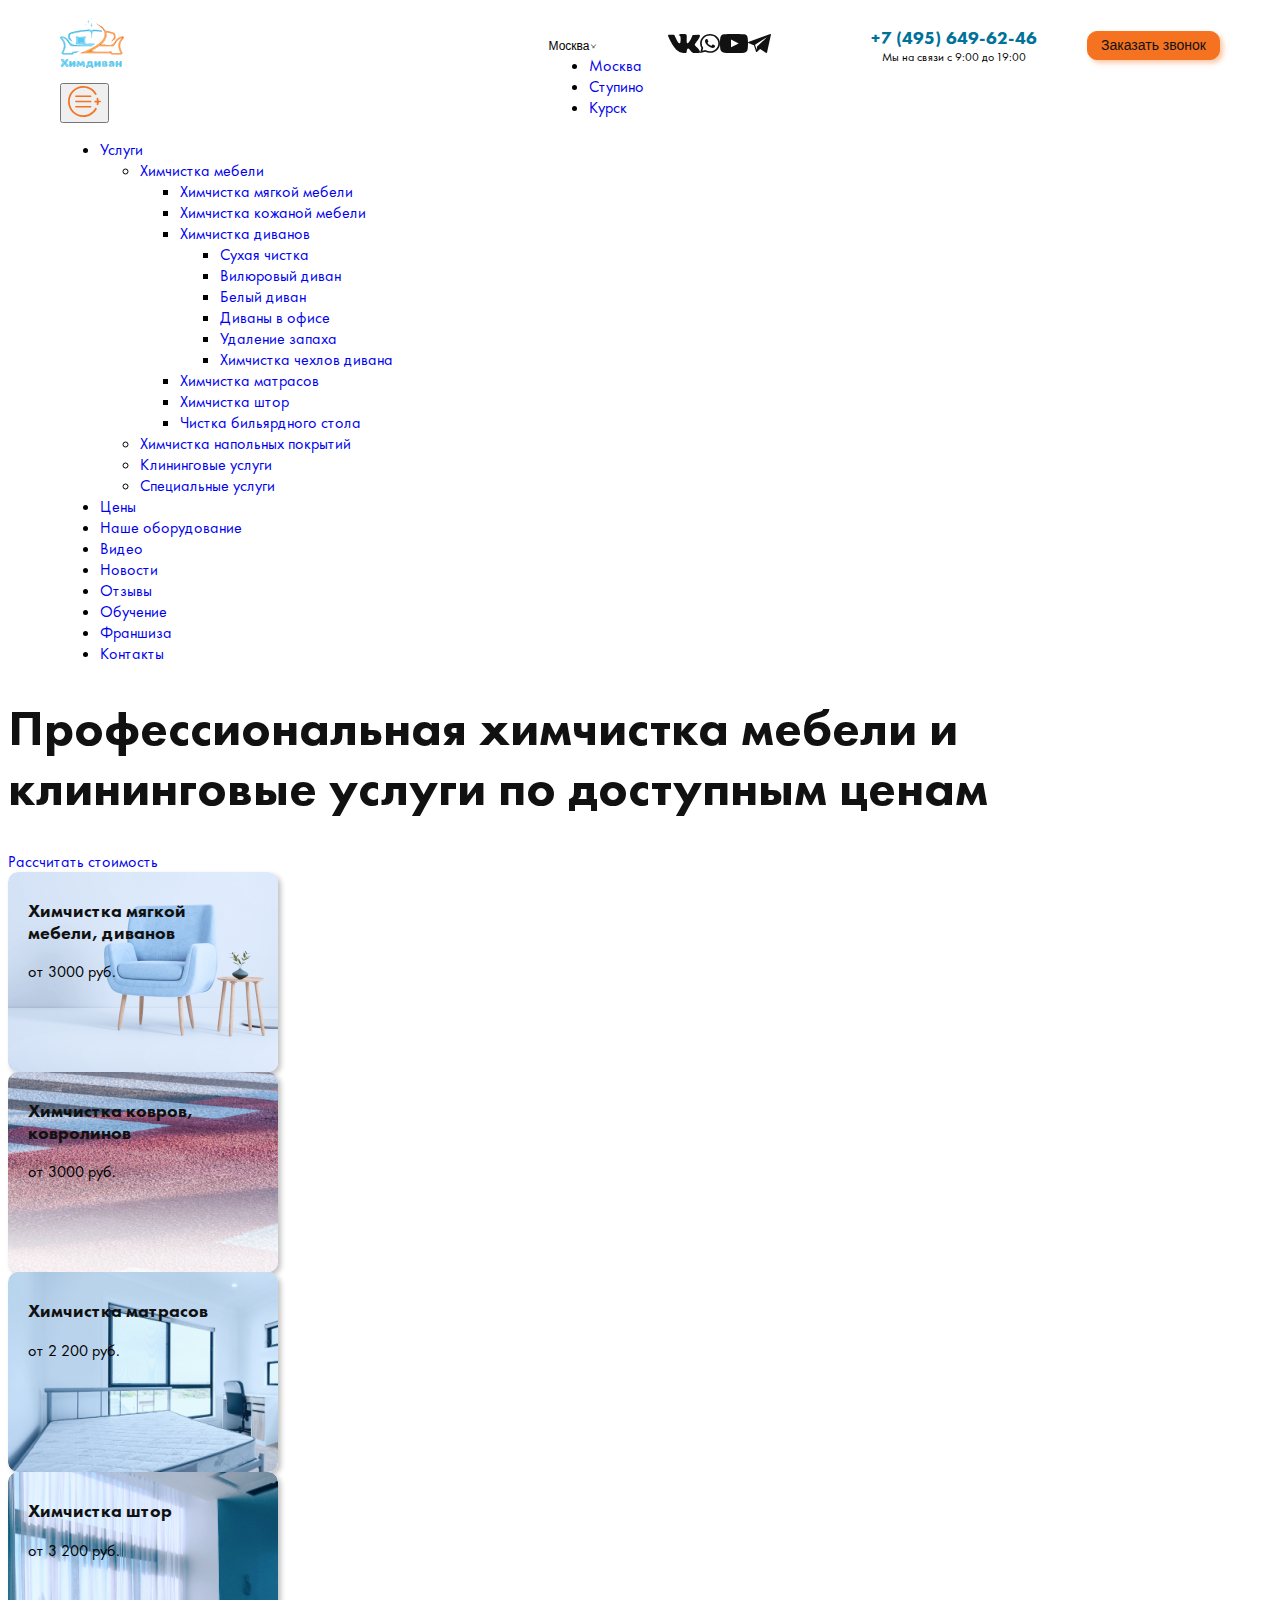
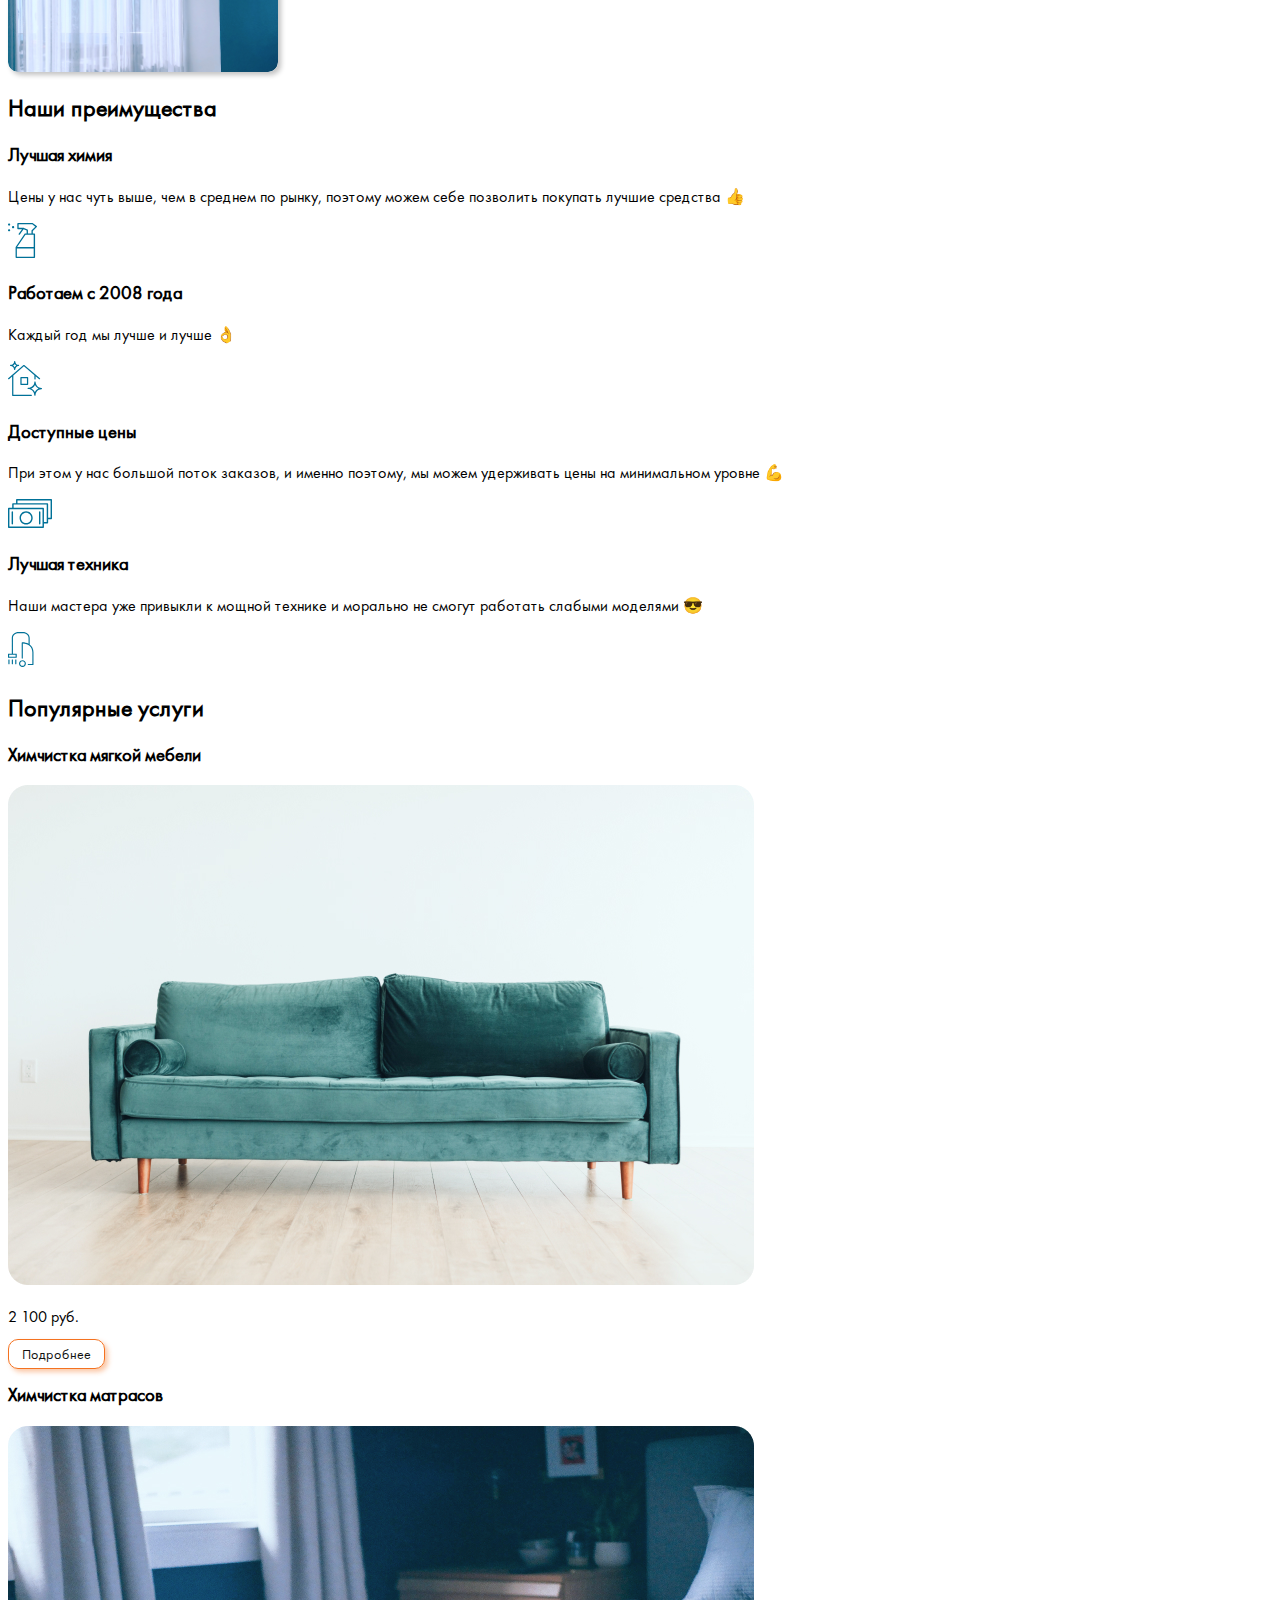
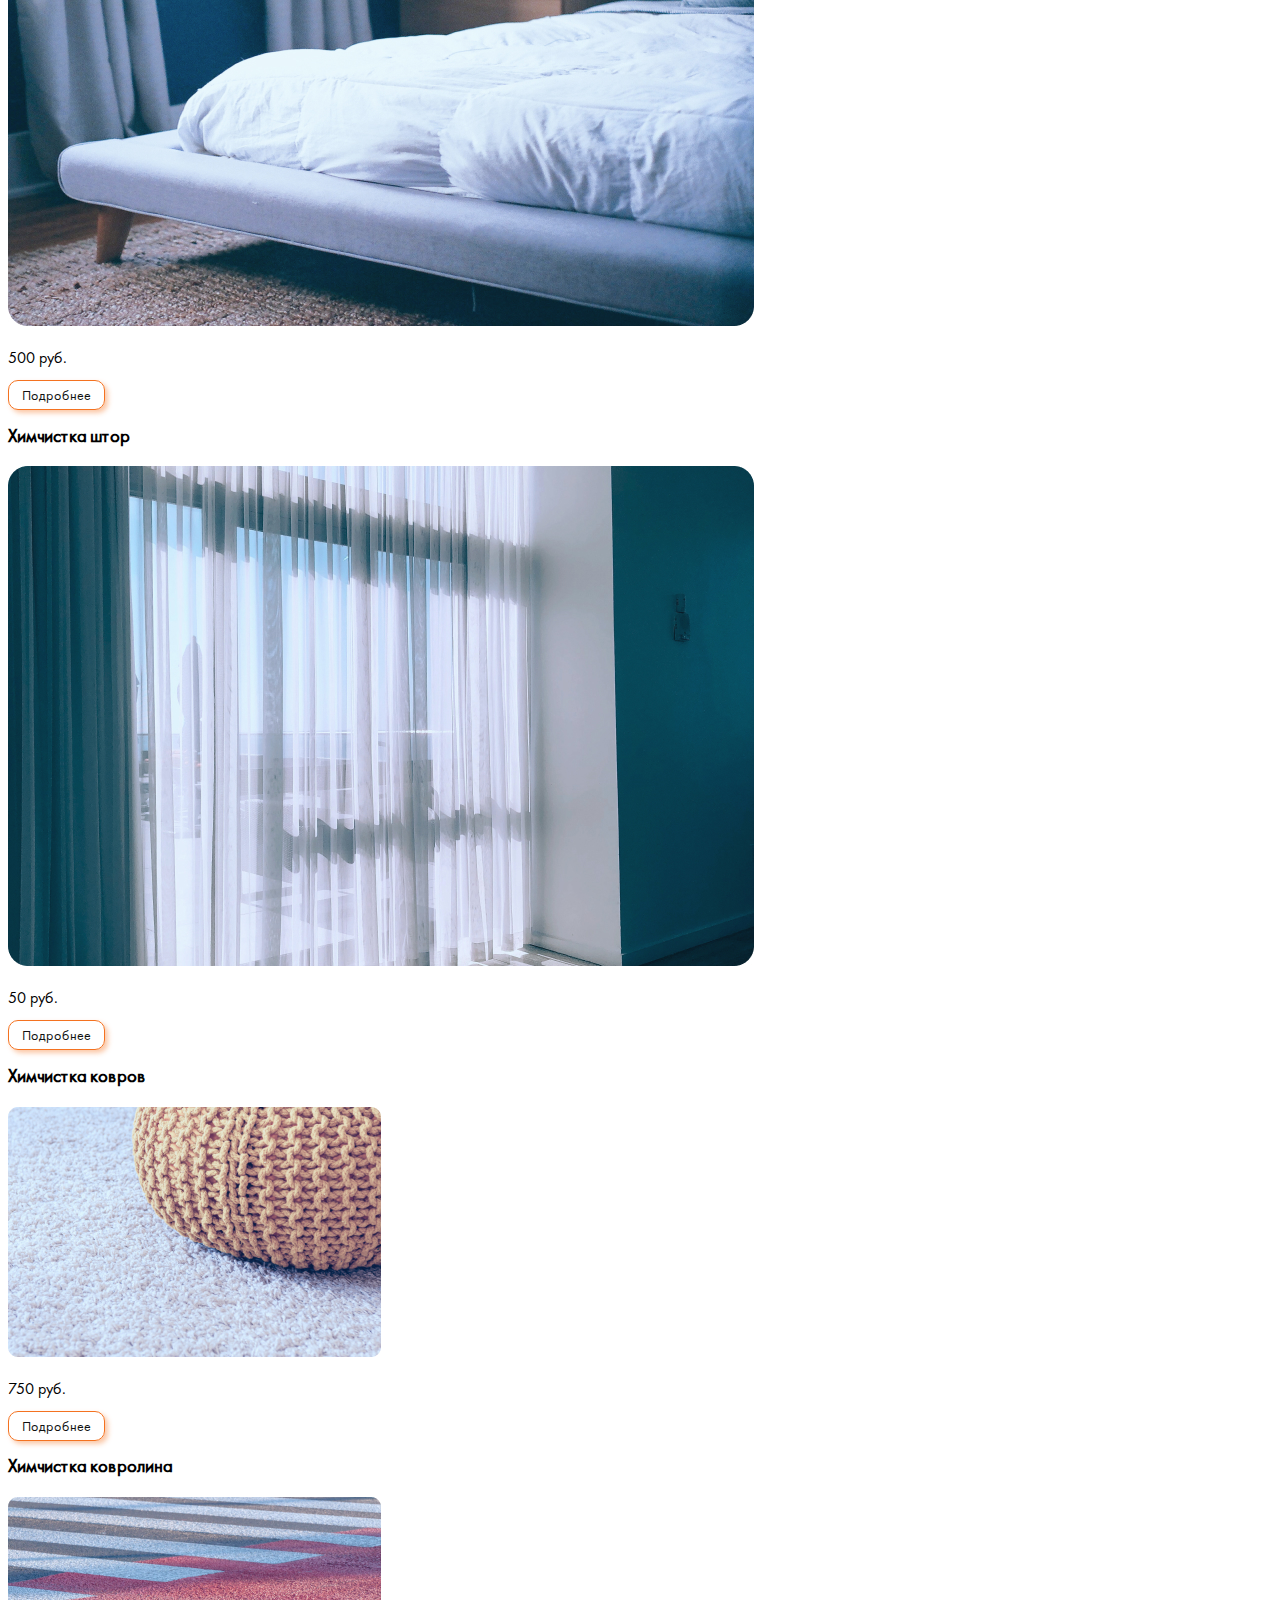
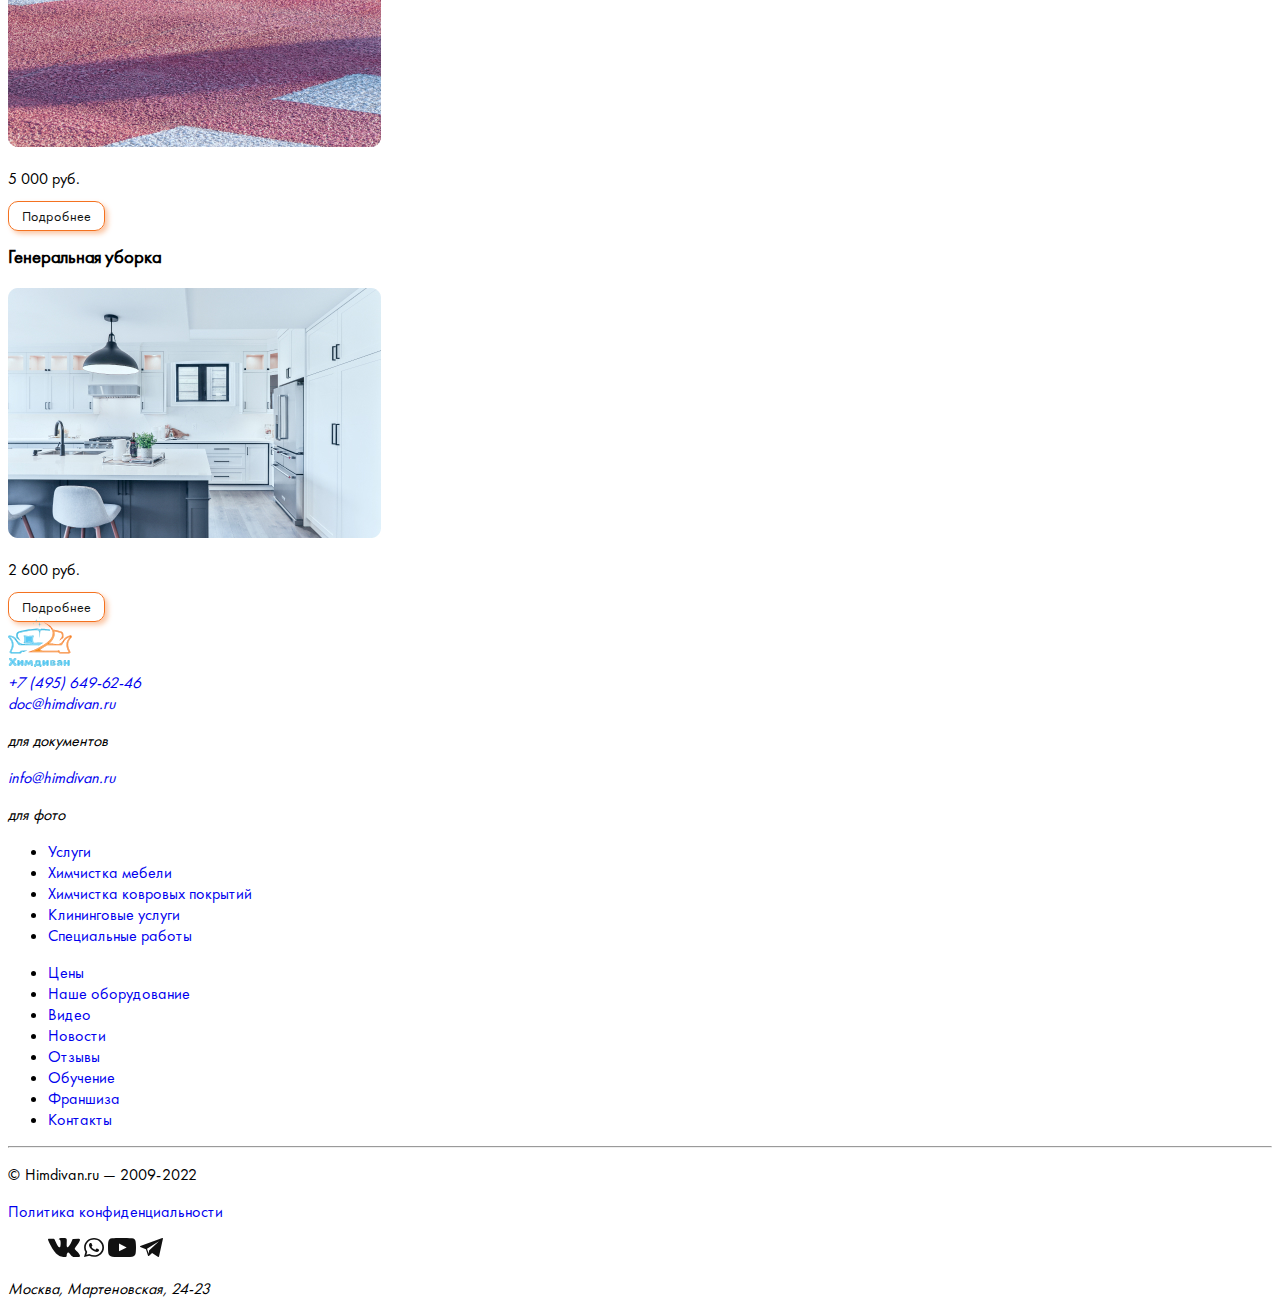
==== commit f814feb6: "создал первую строчку header" ====
--- a/index.html
+++ b/index.html
@@ -26,10 +26,10 @@
   <header class="header" id="header">
     <div class="container">
       <div class="header__row">
-        <a class="header__logo logo" href="">
+        <a class="header__logo logo" href="/">
           <img src="\assets\img\logo.svg" alt="Логотип компании Химдиван" width="64" height="50">
         </a>
-        <div class="change-city">
+        <div class="header__cities change-city">
           <button class="change-city__open" type="button">Москва <span class="caret"></span></button>
           <ul class="header__cities cities">
             <li><a class="cities__link" href="#">Москва</a></li>
@@ -38,11 +38,13 @@
           </ul>
         </div>
         <ul class="header__social social list-reset">
-          <il><a class="social__link" href="#"><svg width="32" height="19" viewBox="0 0 32 19" fill="#111111"
+          <il>
+            <a class="social__link" href="#"><svg width="32" height="19" viewBox="0 0 32 19" fill="#111111"
                 xmlns="http://www.w3.org/2000/svg">
                 <path
                   d="M31.83 17.159C31.791 17.0724 31.755 16.9999 31.7214 16.9421C31.1658 15.9017 30.1053 14.6242 28.5394 13.1099L28.5058 13.0755L28.4892 13.0577L28.4727 13.041H28.4561C27.7452 12.3356 27.2953 11.8617 27.1068 11.6185C26.7626 11.1568 26.6847 10.6886 26.8736 10.2147C27.0075 9.85646 27.5071 9.09934 28.3733 7.94289C28.8286 7.33072 29.1894 6.83966 29.4562 6.4687C31.3776 3.81018 32.2103 2.11149 31.9551 1.3711L31.8548 1.19778C31.7881 1.09339 31.6157 0.998117 31.3382 0.91146C31.0606 0.824802 30.7052 0.811119 30.2723 0.868384L25.4742 0.903858C25.3632 0.892202 25.2522 0.895243 25.1407 0.911966C25.0296 0.929703 24.9576 0.946933 24.924 0.964164C24.8904 0.981901 24.8631 0.99609 24.8407 1.00724L24.774 1.05944C24.7185 1.0939 24.6576 1.15471 24.5909 1.24187C24.5242 1.32853 24.4682 1.42938 24.4244 1.54543C23.9024 2.94411 23.3084 4.24449 22.6418 5.44705C22.2308 6.16363 21.853 6.78543 21.5092 7.31095C21.165 7.83749 20.8762 8.22466 20.643 8.47247C20.4097 8.72079 20.1984 8.92096 20.01 9.07046C19.8211 9.22148 19.6764 9.28431 19.5771 9.26151C19.4768 9.23871 19.3823 9.2154 19.2937 9.19158C19.1384 9.08769 19.0128 8.9463 18.9188 8.7669C18.8243 8.58801 18.7606 8.3625 18.727 8.09087C18.6938 7.81924 18.6739 7.58512 18.669 7.38849C18.6632 7.19186 18.6661 6.91466 18.6773 6.55637C18.6885 6.19809 18.6938 5.95585 18.6938 5.82814C18.6938 5.38928 18.7021 4.91241 18.7192 4.39753C18.7357 3.88316 18.7498 3.47572 18.7606 3.1752C18.7718 2.87519 18.7771 2.55694 18.7771 2.22146C18.7771 1.88699 18.7576 1.62347 18.7187 1.43242C18.6797 1.24187 18.6213 1.05741 18.5439 0.877506C18.466 0.698616 18.352 0.559761 18.2021 0.461954C18.0521 0.363641 17.8661 0.285598 17.644 0.227827C17.0549 0.0889716 16.3055 0.0144764 15.395 0.00231393C13.329 -0.019984 12.0016 0.118871 11.4129 0.418879C11.1797 0.546585 10.9684 0.719394 10.7799 0.939332C10.5798 1.19373 10.552 1.33309 10.6967 1.35488C11.3633 1.45928 11.8351 1.7081 12.1126 2.10085L12.2129 2.30862C12.2904 2.45964 12.3683 2.72519 12.4462 3.10628C12.5241 3.48788 12.5737 3.90951 12.5961 4.37219C12.6516 5.21597 12.6516 5.93811 12.5961 6.53965C12.5406 7.14118 12.488 7.60893 12.4379 7.9434C12.3877 8.27888 12.3128 8.55001 12.2129 8.75829C12.1126 8.96708 12.0464 9.09428 12.0128 9.14039C11.9792 9.18651 11.9519 9.2154 11.9295 9.22705C11.7849 9.28432 11.6354 9.31371 11.4796 9.31371C11.3238 9.31371 11.1354 9.23262 10.9129 9.07046C10.6908 8.90931 10.46 8.68633 10.2214 8.40304C9.98235 8.12027 9.71357 7.72397 9.41314 7.21517C9.1132 6.70688 8.80206 6.10585 8.4802 5.41209L8.21386 4.90886C8.04733 4.58554 7.81945 4.11425 7.53071 3.49599C7.24196 2.87773 6.98633 2.27974 6.7643 1.70101C6.67519 1.45877 6.54226 1.2738 6.36453 1.14609L6.28127 1.0939C6.22576 1.04778 6.13666 0.998624 6.01444 0.946933C5.89173 0.894736 5.76465 0.857235 5.63123 0.833924L1.06636 0.868384C0.599886 0.868384 0.283387 0.97886 0.11686 1.19829L0.0501528 1.30218C0.0165553 1.36046 0 1.4532 0 1.57989C0 1.7076 0.0335975 1.86317 0.100306 2.04764C0.766899 3.67792 1.49144 5.24992 2.2744 6.76364C3.05786 8.27838 3.7376 9.49817 4.31557 10.4225C4.89306 11.3479 5.48175 12.22 6.08163 13.041C6.68152 13.862 7.07836 14.3875 7.27264 14.6186C7.46692 14.8502 7.61933 15.0235 7.73083 15.139L8.14715 15.5556C8.4135 15.8328 8.80547 16.1652 9.3216 16.5524C9.83822 16.9401 10.4099 17.3212 11.0375 17.6962C11.6647 18.0722 12.3955 18.3778 13.2282 18.6155C14.0613 18.8526 14.872 18.9479 15.6603 18.9013H17.5764C17.9654 18.8668 18.2595 18.7401 18.4591 18.5197L18.5259 18.433C18.5702 18.3641 18.612 18.2567 18.651 18.1128C18.6895 17.9683 18.7094 17.8092 18.7094 17.6359C18.6977 17.1387 18.7343 16.6903 18.8175 16.2919C18.9008 15.8931 18.9952 15.5926 19.1009 15.3899C19.2066 15.1882 19.3254 15.0174 19.4593 14.8786C19.5927 14.7397 19.6867 14.6566 19.7427 14.6272C19.7982 14.5988 19.843 14.5785 19.8761 14.5664C20.1424 14.4741 20.456 14.5638 20.8173 14.835C21.1781 15.1071 21.517 15.4416 21.8335 15.8409C22.15 16.2397 22.5303 16.6872 22.9748 17.1849C23.4189 17.682 23.8075 18.0514 24.141 18.2942L24.4746 18.503C24.6966 18.6413 24.9853 18.7685 25.3408 18.8846C25.6962 18.9996 26.0074 19.029 26.2737 18.9712L30.5387 18.9013C30.9608 18.9013 31.2885 18.8293 31.5218 18.6844C31.755 18.541 31.8938 18.3808 31.9381 18.2075C31.9824 18.0342 31.9853 17.8386 31.9464 17.6181C31.9074 17.3987 31.8684 17.2457 31.83 17.159Z" />
-              </svg></a></il>
+              </svg></a>
+          </il>
 
           <il><a class="social__link" href="#"><svg width="20" height="19" viewBox="0 0 20 19" fill="#111111"
                 xmlns="http://www.w3.org/2000/svg">
@@ -77,9 +79,10 @@
           </p>
         </div>
         <button class="header__call btn" type="button">Заказать звонок</button>
-
       </div>
-
+    </div>
+    <div class="header__divider"></div>
+    <div class="container">
       <nav class="header__navigation nav">
         <button class="nav__btn menu-open" type="button"><svg width="33" height="31" viewBox="0 0 33 31" fill="none"
             xmlns="http://www.w3.org/2000/svg">
--- a/css/style.css
+++ b/css/style.css
@@ -19,9 +19,13 @@
   font-family: 'Futura PT Heavy';
   src: url('../assets/fonts/FuturaPT-Heavy.woff2') format('woff2'),
     url('../assets/fonts/FuturaPT-Heavy.woff') format('woff');
-  font-weight: 900;
+  font-weight: 600;
   font-style: normal;
   font-display: swap;
+}
+
+* {
+  box-sizing: border-box;
 }
 
 .h1 {
@@ -36,7 +40,7 @@
 }
 
 body {
-  font-family: 'Futura PT Heavy', Arial, sans-serif;
+  font-family: 'Futura PT Book', Arial, sans-serif;
 }
 
 a {
@@ -103,7 +107,6 @@
 
 .btn:active {
   box-shadow: none;
-  background-color: transparent;
 }
 
 .btn_transparent {
@@ -117,8 +120,8 @@
 .container {
   max-width: 1200px;
   width: 100%;
-  padding: 0px, 20px;
-  margin: 0, auto;
+  padding: 0px 20px;
+  margin: 0 auto;
 }
 
 
@@ -130,6 +133,8 @@
 
 .header__row {
   display: flex;
+  align-items: center;
+  padding: 10px 0;
 }
 
 
@@ -152,7 +157,6 @@
   margin-left: 100px;
   display: flex;
   flex-direction: column;
-  align-items: center;
   justify-content: center;
   align-items: center;
   margin-left: 100px;
@@ -164,6 +168,11 @@
   font-size: 1.125rem;
   color: var(--primery-color);
 
+}
+
+.header__contacts p {
+  margin: 0;
+  font-size: 0.75rem;
 }
 
 .header__call {
@@ -198,6 +207,7 @@
   display: flex;
   align-items: center;
   height: 19px;
+  justify-content: space-between;
 }
 
 .social li {
@@ -222,10 +232,10 @@
 
 .caret {
   position: relative;
-  width: 6px;
+  width: 6.6px;
   height: 1px;
   margin-left: 2px;
-  margin-bottom: -2px;
+  margin-top: -2px;
 }
 
 .caret::before,
@@ -233,8 +243,7 @@
   content: '';
   position: absolute;
   top: 0;
-  left: 0;
-  width: 6.6px;
+  width: 5px;
   height: 100%;
   background-color: rgba(17, 17, 17, 0.5);
 }
@@ -242,13 +251,13 @@
 .caret::before {
   left: 0;
   transform-origin: left center;
-  transform: rotate(-45deg);
+  transform: rotate(45deg);
 }
 
 
 .caret::after {
   left: 0;
-  transform-origin: left center;
+  transform-origin: right center;
   transform: rotate(-45deg);
 }
 
@@ -259,7 +268,7 @@
   padding: 10px 20px;
   border-radius: 10px;
   box-shadow: 3px 3px 5px rgba(17, 17, 17, 0.25);
-
+  overflow: hidden;
 }
 
 .service-card__title {
@@ -290,57 +299,3 @@
   z-index: 11;
   background-image: linear-gradient(180deg, rgba(255, 255, 255, 0) 44.09%, rgba(255, 255, 255, 0.66) 93.06%), url(ковер.png);
 }
-
-.parent-container {
-  display: flex;
-  flex-direction: row;
-  flex-wrap: wrap;
-  justify-content: center;
-  align-items: flex-start;
-  align-content: flex-start;
-  height: 600px;
-  gap: 20px;
-  row-gap: 30px;
-  column-gap: 20px;
-
-
-
-  margin: 50px 20px;
-}
-
-.div {
-  display: flex;
-  justify-content: center;
-  align-items: center;
-  width: 100px;
-  height: 100px;
-  padding: 25px;
-  font-size: 2rem;
-  align-items: center;
-  justify-content: center;
-  order: 2;
-
-}
-
-.div_1 {
-  order: 4;
-  background-color: red;
-
-}
-
-.div_2 {
-
-  background-color: chartreuse;
-  order: 3;
-}
-
-.div_3 {
-
-  background-color: blueviolet;
-  order: 1;
-}
-
-.div_4 {
-  background-color: aqua;
-  order: 1;
-}
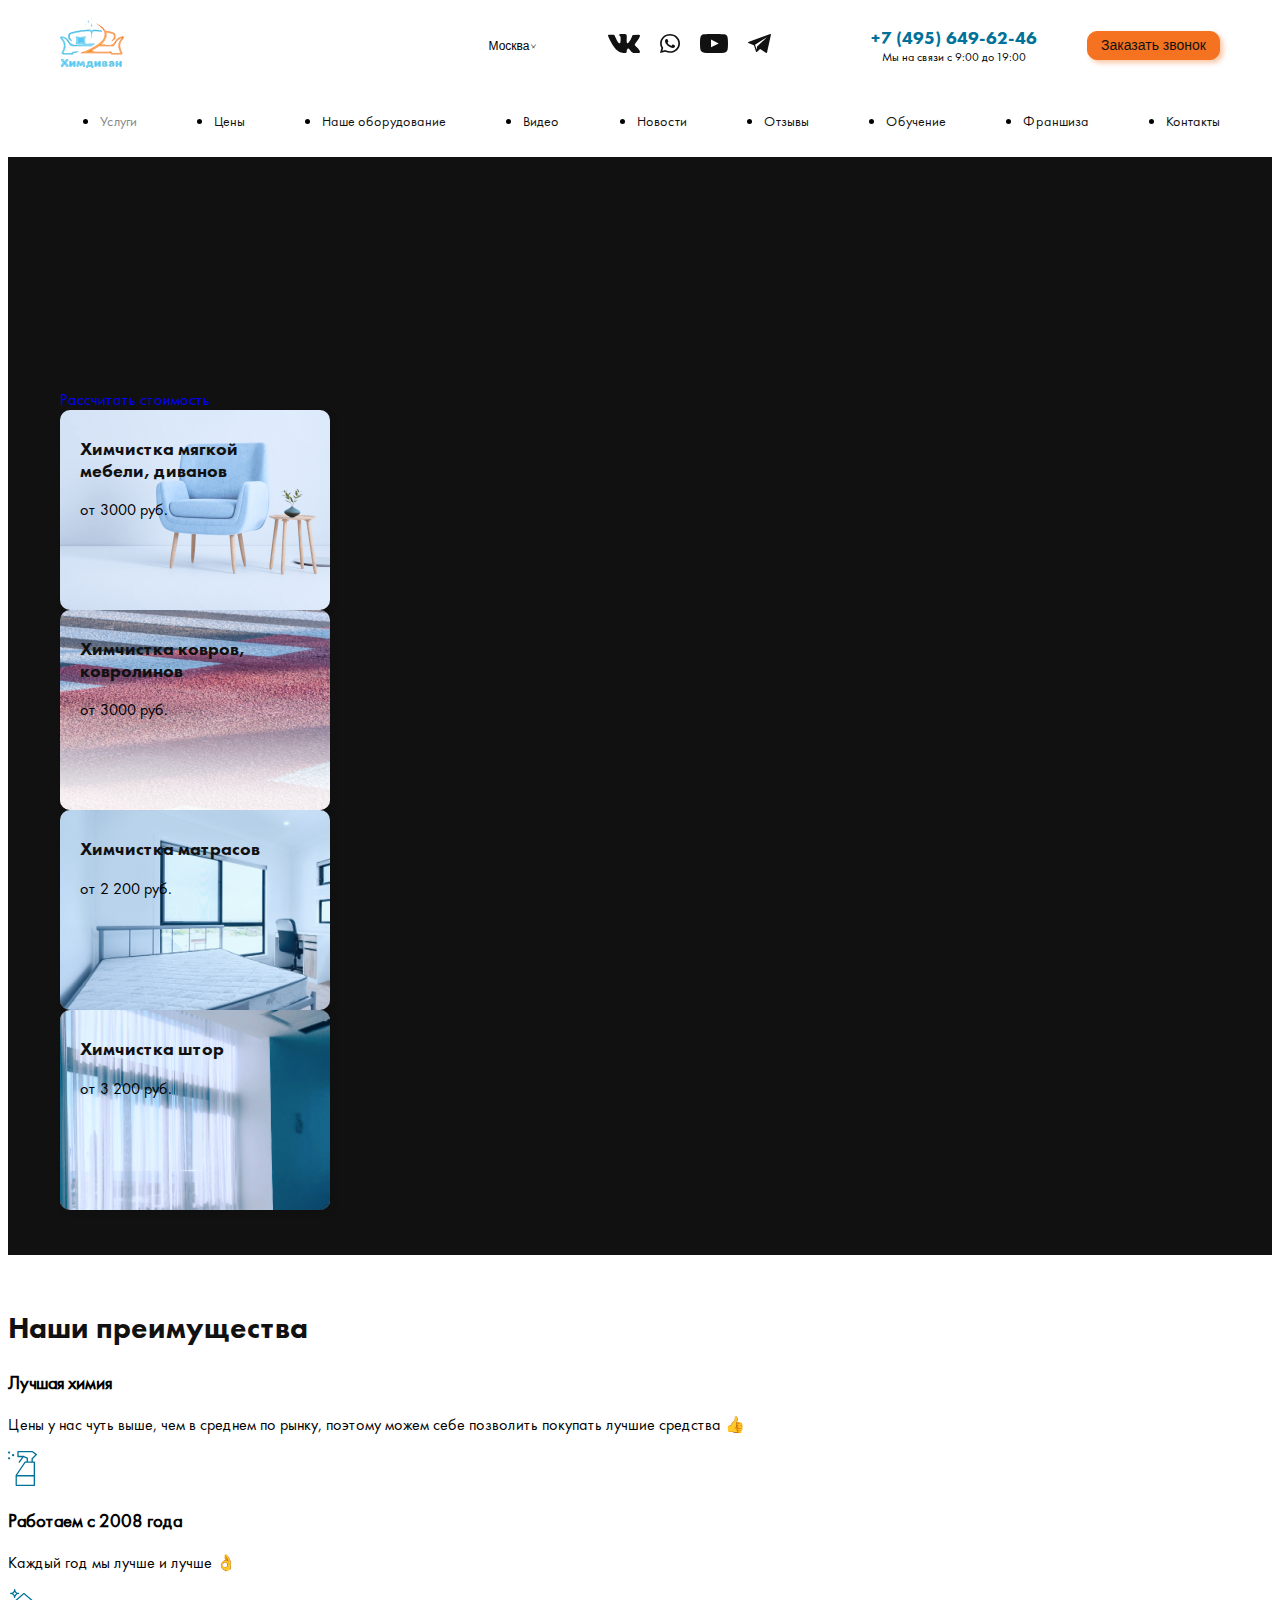
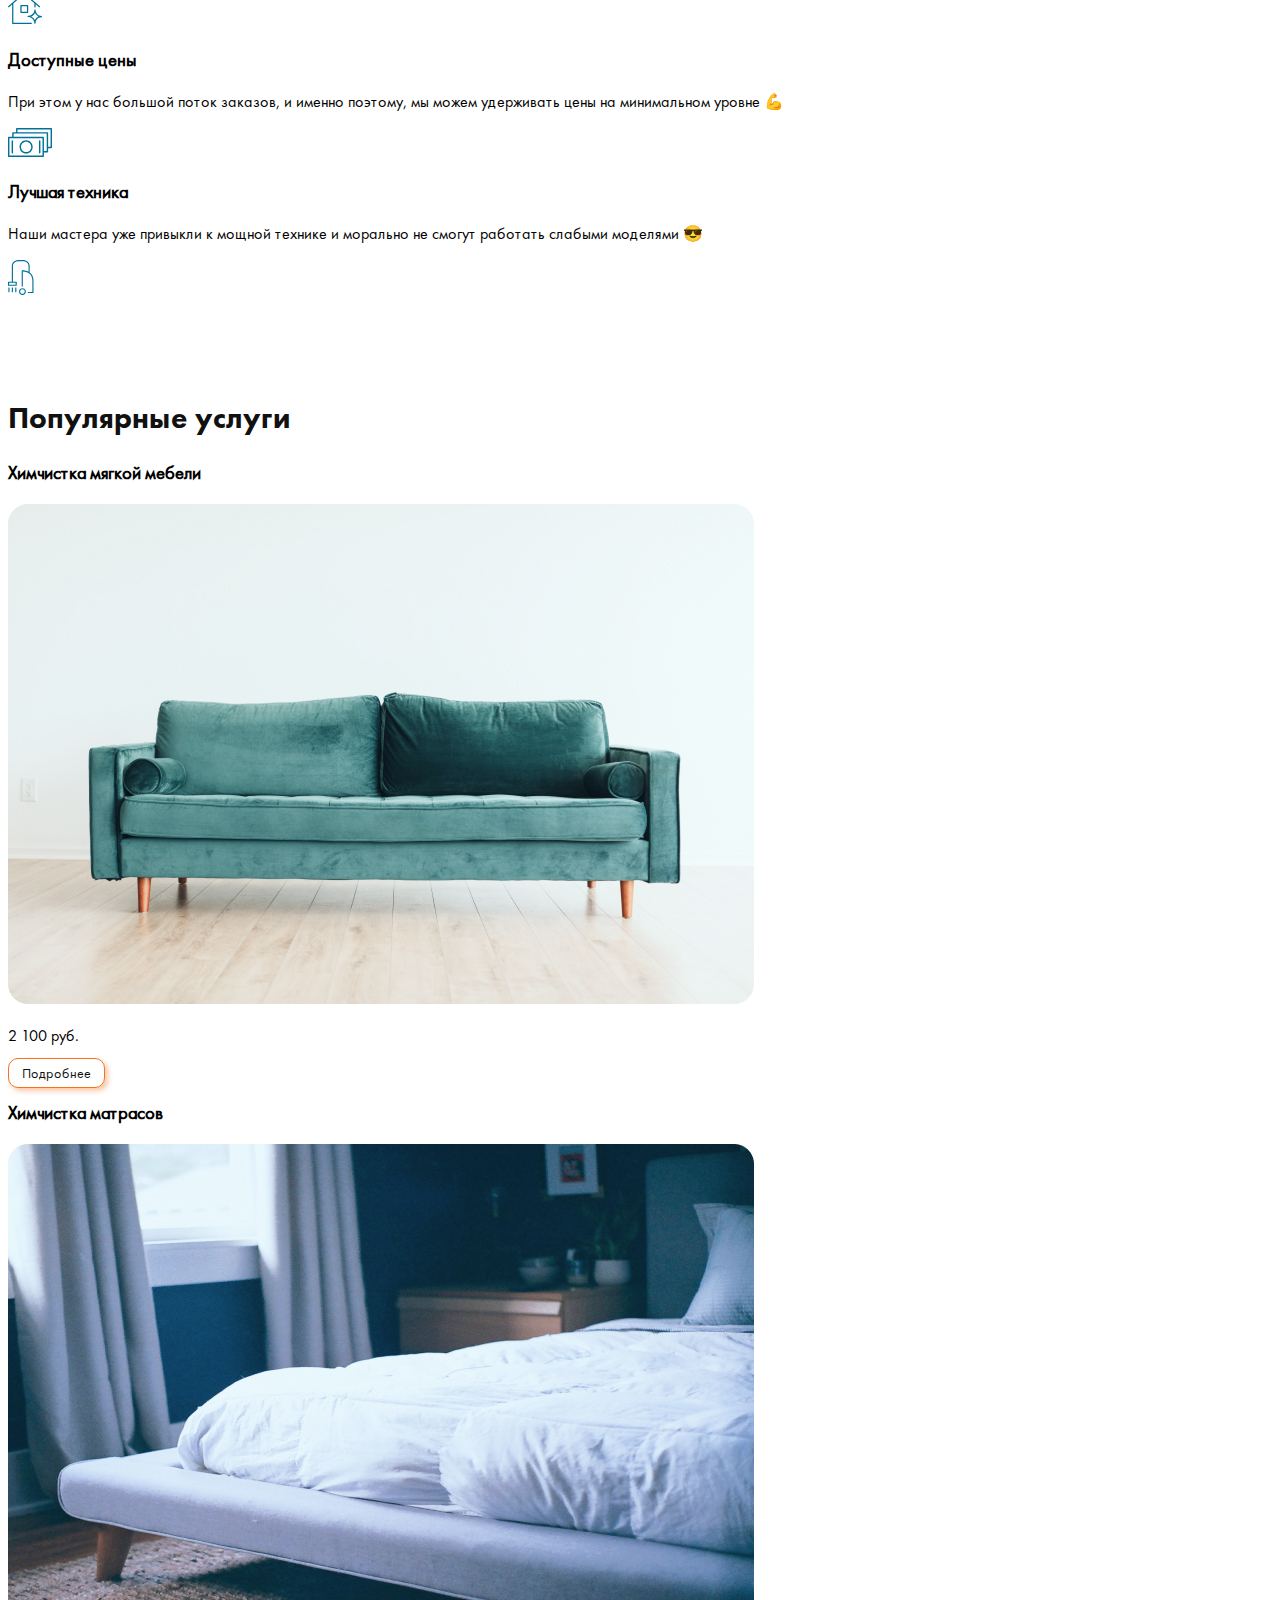
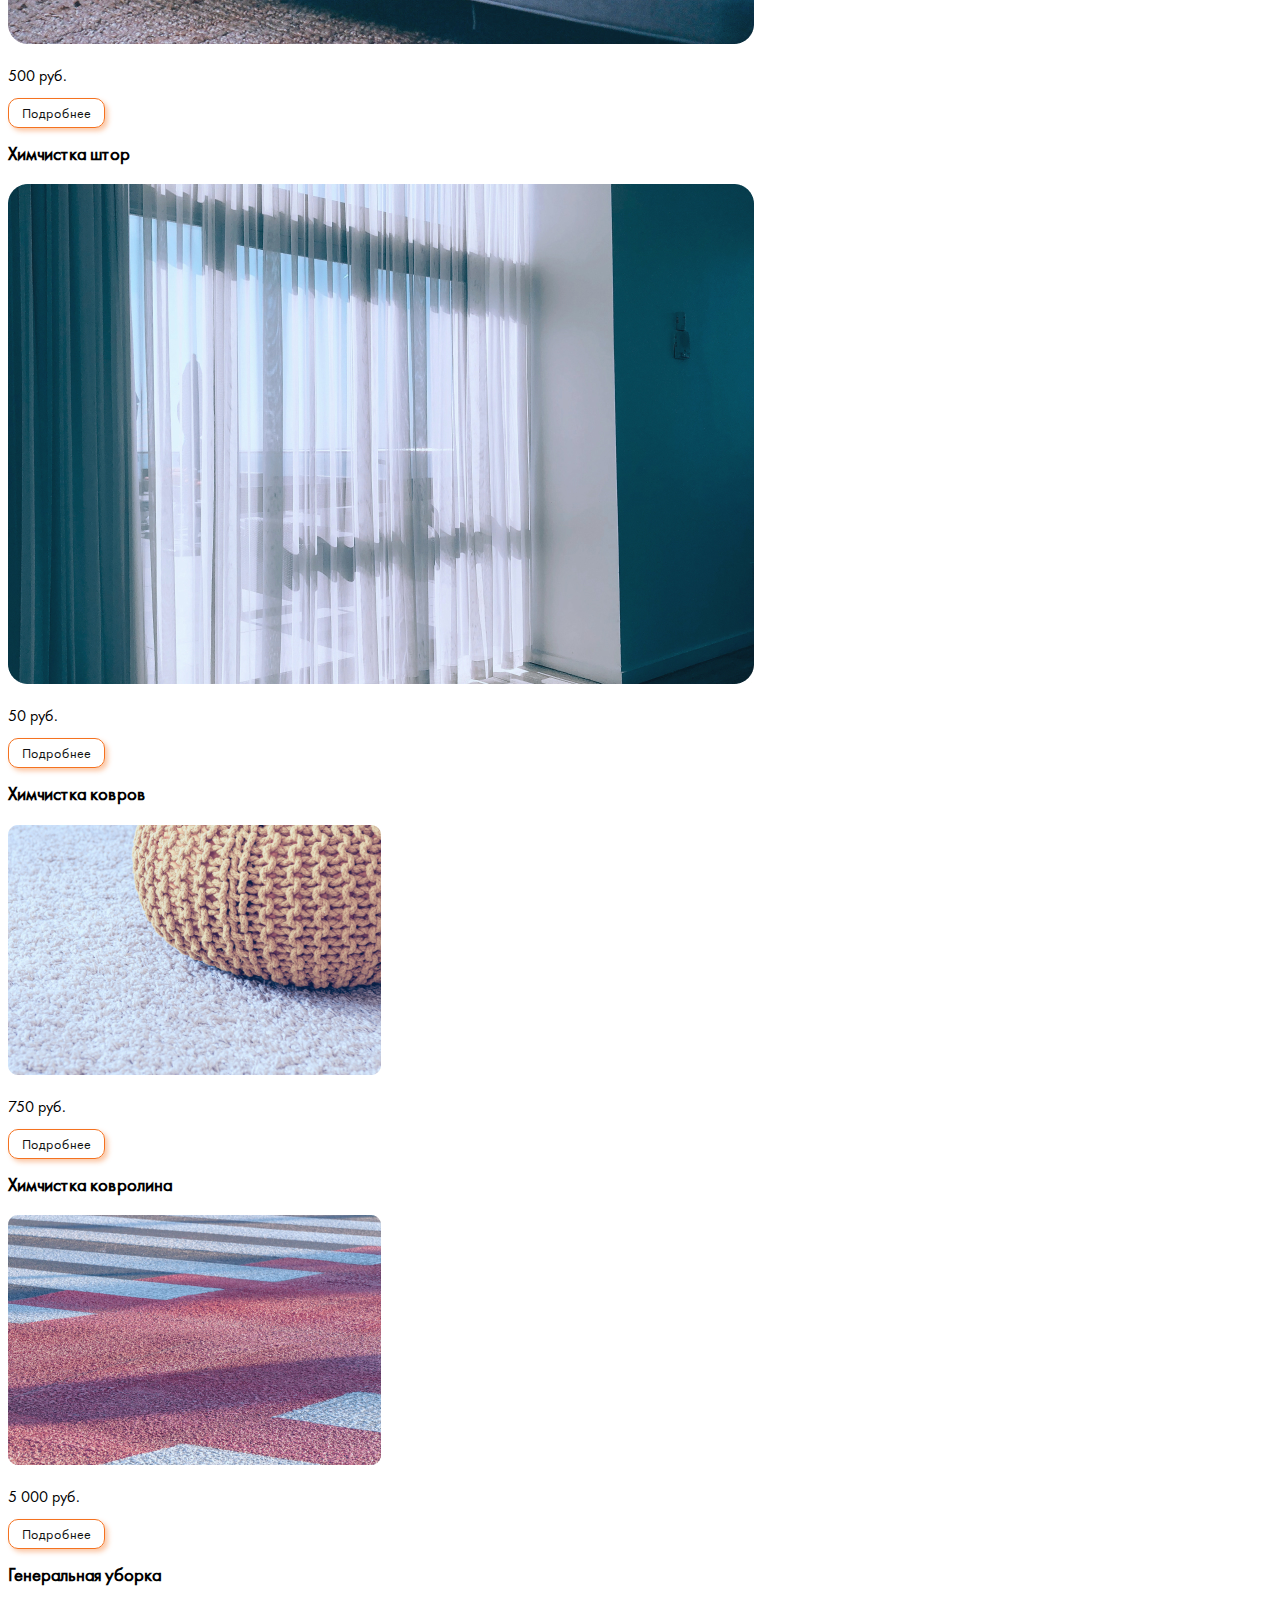
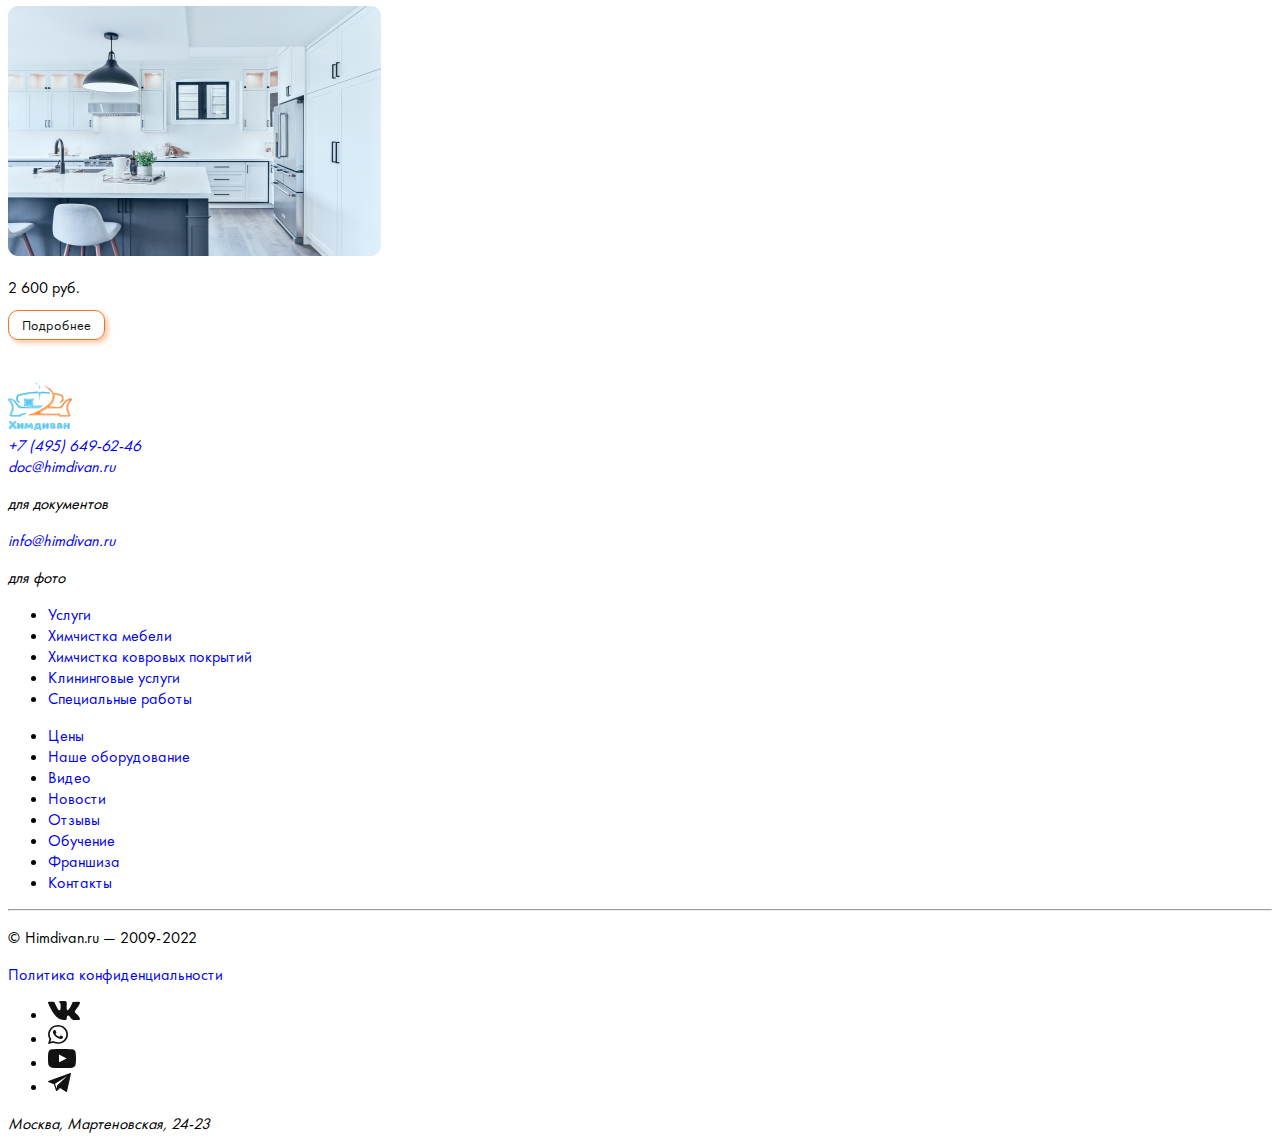
==== commit 9f194a45: "p" ====
--- a/index.html
+++ b/index.html
@@ -38,36 +38,36 @@
           </ul>
         </div>
         <ul class="header__social social list-reset">
-          <il>
+          <li>
             <a class="social__link" href="#"><svg width="32" height="19" viewBox="0 0 32 19" fill="#111111"
                 xmlns="http://www.w3.org/2000/svg">
                 <path
                   d="M31.83 17.159C31.791 17.0724 31.755 16.9999 31.7214 16.9421C31.1658 15.9017 30.1053 14.6242 28.5394 13.1099L28.5058 13.0755L28.4892 13.0577L28.4727 13.041H28.4561C27.7452 12.3356 27.2953 11.8617 27.1068 11.6185C26.7626 11.1568 26.6847 10.6886 26.8736 10.2147C27.0075 9.85646 27.5071 9.09934 28.3733 7.94289C28.8286 7.33072 29.1894 6.83966 29.4562 6.4687C31.3776 3.81018 32.2103 2.11149 31.9551 1.3711L31.8548 1.19778C31.7881 1.09339 31.6157 0.998117 31.3382 0.91146C31.0606 0.824802 30.7052 0.811119 30.2723 0.868384L25.4742 0.903858C25.3632 0.892202 25.2522 0.895243 25.1407 0.911966C25.0296 0.929703 24.9576 0.946933 24.924 0.964164C24.8904 0.981901 24.8631 0.99609 24.8407 1.00724L24.774 1.05944C24.7185 1.0939 24.6576 1.15471 24.5909 1.24187C24.5242 1.32853 24.4682 1.42938 24.4244 1.54543C23.9024 2.94411 23.3084 4.24449 22.6418 5.44705C22.2308 6.16363 21.853 6.78543 21.5092 7.31095C21.165 7.83749 20.8762 8.22466 20.643 8.47247C20.4097 8.72079 20.1984 8.92096 20.01 9.07046C19.8211 9.22148 19.6764 9.28431 19.5771 9.26151C19.4768 9.23871 19.3823 9.2154 19.2937 9.19158C19.1384 9.08769 19.0128 8.9463 18.9188 8.7669C18.8243 8.58801 18.7606 8.3625 18.727 8.09087C18.6938 7.81924 18.6739 7.58512 18.669 7.38849C18.6632 7.19186 18.6661 6.91466 18.6773 6.55637C18.6885 6.19809 18.6938 5.95585 18.6938 5.82814C18.6938 5.38928 18.7021 4.91241 18.7192 4.39753C18.7357 3.88316 18.7498 3.47572 18.7606 3.1752C18.7718 2.87519 18.7771 2.55694 18.7771 2.22146C18.7771 1.88699 18.7576 1.62347 18.7187 1.43242C18.6797 1.24187 18.6213 1.05741 18.5439 0.877506C18.466 0.698616 18.352 0.559761 18.2021 0.461954C18.0521 0.363641 17.8661 0.285598 17.644 0.227827C17.0549 0.0889716 16.3055 0.0144764 15.395 0.00231393C13.329 -0.019984 12.0016 0.118871 11.4129 0.418879C11.1797 0.546585 10.9684 0.719394 10.7799 0.939332C10.5798 1.19373 10.552 1.33309 10.6967 1.35488C11.3633 1.45928 11.8351 1.7081 12.1126 2.10085L12.2129 2.30862C12.2904 2.45964 12.3683 2.72519 12.4462 3.10628C12.5241 3.48788 12.5737 3.90951 12.5961 4.37219C12.6516 5.21597 12.6516 5.93811 12.5961 6.53965C12.5406 7.14118 12.488 7.60893 12.4379 7.9434C12.3877 8.27888 12.3128 8.55001 12.2129 8.75829C12.1126 8.96708 12.0464 9.09428 12.0128 9.14039C11.9792 9.18651 11.9519 9.2154 11.9295 9.22705C11.7849 9.28432 11.6354 9.31371 11.4796 9.31371C11.3238 9.31371 11.1354 9.23262 10.9129 9.07046C10.6908 8.90931 10.46 8.68633 10.2214 8.40304C9.98235 8.12027 9.71357 7.72397 9.41314 7.21517C9.1132 6.70688 8.80206 6.10585 8.4802 5.41209L8.21386 4.90886C8.04733 4.58554 7.81945 4.11425 7.53071 3.49599C7.24196 2.87773 6.98633 2.27974 6.7643 1.70101C6.67519 1.45877 6.54226 1.2738 6.36453 1.14609L6.28127 1.0939C6.22576 1.04778 6.13666 0.998624 6.01444 0.946933C5.89173 0.894736 5.76465 0.857235 5.63123 0.833924L1.06636 0.868384C0.599886 0.868384 0.283387 0.97886 0.11686 1.19829L0.0501528 1.30218C0.0165553 1.36046 0 1.4532 0 1.57989C0 1.7076 0.0335975 1.86317 0.100306 2.04764C0.766899 3.67792 1.49144 5.24992 2.2744 6.76364C3.05786 8.27838 3.7376 9.49817 4.31557 10.4225C4.89306 11.3479 5.48175 12.22 6.08163 13.041C6.68152 13.862 7.07836 14.3875 7.27264 14.6186C7.46692 14.8502 7.61933 15.0235 7.73083 15.139L8.14715 15.5556C8.4135 15.8328 8.80547 16.1652 9.3216 16.5524C9.83822 16.9401 10.4099 17.3212 11.0375 17.6962C11.6647 18.0722 12.3955 18.3778 13.2282 18.6155C14.0613 18.8526 14.872 18.9479 15.6603 18.9013H17.5764C17.9654 18.8668 18.2595 18.7401 18.4591 18.5197L18.5259 18.433C18.5702 18.3641 18.612 18.2567 18.651 18.1128C18.6895 17.9683 18.7094 17.8092 18.7094 17.6359C18.6977 17.1387 18.7343 16.6903 18.8175 16.2919C18.9008 15.8931 18.9952 15.5926 19.1009 15.3899C19.2066 15.1882 19.3254 15.0174 19.4593 14.8786C19.5927 14.7397 19.6867 14.6566 19.7427 14.6272C19.7982 14.5988 19.843 14.5785 19.8761 14.5664C20.1424 14.4741 20.456 14.5638 20.8173 14.835C21.1781 15.1071 21.517 15.4416 21.8335 15.8409C22.15 16.2397 22.5303 16.6872 22.9748 17.1849C23.4189 17.682 23.8075 18.0514 24.141 18.2942L24.4746 18.503C24.6966 18.6413 24.9853 18.7685 25.3408 18.8846C25.6962 18.9996 26.0074 19.029 26.2737 18.9712L30.5387 18.9013C30.9608 18.9013 31.2885 18.8293 31.5218 18.6844C31.755 18.541 31.8938 18.3808 31.9381 18.2075C31.9824 18.0342 31.9853 17.8386 31.9464 17.6181C31.9074 17.3987 31.8684 17.2457 31.83 17.159Z" />
               </svg></a>
-          </il>
-
-          <il><a class="social__link" href="#"><svg width="20" height="19" viewBox="0 0 20 19" fill="#111111"
+          </li>
+
+          <li><a class="social__link" href="#"><svg width="20" height="19" viewBox="0 0 20 19" fill="#111111"
                 xmlns="http://www.w3.org/2000/svg">
                 <path
                   d="M17.0865 2.76114C15.2064 0.981431 12.706 0.000942476 10.042 0C4.55332 0 0.0857299 4.22323 0.0837362 9.41439C0.0830716 11.0738 0.541627 12.6936 1.41288 14.1211L0 19L5.27904 17.6909C6.73346 18.4411 8.3713 18.8363 10.0377 18.837H10.0417C15.5301 18.837 19.9977 14.6131 20 9.42225C20.0017 6.90615 18.9669 4.54085 17.0865 2.76114ZM10.0424 17.2467H10.039C8.55372 17.2461 7.09698 16.8687 5.82631 16.1559L5.52393 15.9863L2.39113 16.7632L3.22717 13.8754L3.03045 13.5792C2.20206 12.3332 1.76444 10.8934 1.76511 9.41471C1.76677 5.10005 5.48007 1.58996 10.0454 1.58996C12.2561 1.59058 14.3342 2.40583 15.8969 3.88489C17.4597 5.36394 18.3196 7.32995 18.319 9.42099C18.3173 13.7363 14.6043 17.2467 10.0424 17.2467Z" />
                 <path
                   d="M14.5824 11.3858C14.3335 11.268 13.1103 10.699 12.8821 10.6205C12.6541 10.5419 12.488 10.5027 12.3222 10.7383C12.1563 10.9739 11.6795 11.5036 11.5343 11.6606C11.3891 11.8177 11.2439 11.8372 10.9953 11.7194C10.7465 11.6016 9.94464 11.3534 8.9943 10.5517C8.25463 9.92775 7.7552 9.15743 7.60999 8.92213C7.46478 8.68651 7.59438 8.55927 7.71898 8.44209C7.83096 8.33654 7.96787 8.1672 8.09214 8.02992C8.21642 7.89263 8.25795 7.7943 8.34103 7.63753C8.4241 7.48045 8.38256 7.34317 8.32042 7.22536C8.25829 7.10755 7.76052 5.94956 7.55317 5.47863C7.35114 5.01996 7.14612 5.08217 6.99327 5.07494C6.84839 5.06803 6.68225 5.06677 6.51644 5.06677C6.35062 5.06677 6.08114 5.12552 5.85286 5.36114C5.62491 5.59676 4.98193 6.1657 4.98193 7.32369C4.98193 8.48168 5.87346 9.6004 5.99807 9.75716C6.12234 9.91424 7.75255 12.2902 10.2487 13.3094C10.8425 13.5519 11.3057 13.6964 11.6672 13.8048C12.2633 13.9839 12.8056 13.9587 13.2346 13.8981C13.7128 13.8305 14.7067 13.3291 14.914 12.7797C15.1213 12.2302 15.1213 11.759 15.0592 11.661C14.9971 11.5626 14.8313 11.5036 14.5824 11.3858Z" />
               </svg>
-            </a></il>
-
-          <il><a class="social__link" href="#"><svg width="28" height="19" viewBox="0 0 28 19" fill="#111111"
+            </a></li>
+
+          <li><a class="social__link" href="#"><svg width="28" height="19" viewBox="0 0 28 19" fill="#111111"
                 xmlns="http://www.w3.org/2000/svg">
                 <path
                   d="M27.6497 3.78425C27.3842 1.77882 26.1732 0.520923 24.0236 0.335119C21.5624 0.122429 16.2344 0 13.7631 0C8.70816 0 6.44918 0.118108 4.05872 0.354804C1.78068 0.579977 0.783438 1.54836 0.391468 3.54756C0.116939 4.94853 0 6.26068 0 9.36173C0 12.1473 0.137516 13.8993 0.350314 15.3732C0.642911 17.3974 2.09536 18.5348 4.22384 18.7042C6.70013 18.9016 11.6607 19 14.1134 19C16.4833 19 21.8168 18.8819 24.1882 18.6255C26.3107 18.396 27.32 17.3114 27.6497 15.3142C27.6497 15.3142 28 13.1263 28 9.34204C28 7.18729 27.8354 5.1833 27.6497 3.78425ZM11.0228 13.2646V5.56451L18.6871 9.37517L11.0228 13.2646Z" />
               </svg>
-            </a></il>
-
-          <il><a class="social__link" href="#"><svg width="23" height="19" viewBox="0 0 23 19" fill="#111111"
+            </a></li>
+
+          <li><a class="social__link" href="#"><svg width="23" height="19" viewBox="0 0 23 19" fill="#111111"
                 xmlns="http://www.w3.org/2000/svg">
                 <path
                   d="M22.2704 0.0358006L0.33588 8.08771C-0.106007 8.253 -0.112124 8.9138 0.318967 9.10334L5.93755 11.3224L8.03003 17.6774C8.15454 18.0198 8.59751 18.1348 8.88358 17.8989L12.0973 15.019L18.2071 18.9211C18.5241 19.112 18.9419 18.9394 19.016 18.5867L22.9887 0.619328C23.0736 0.219452 22.6652 -0.111814 22.2704 0.0358006ZM9.06206 12.5258L8.7051 15.7928L7.0088 10.7638L18.9718 3.19877L9.06206 12.5258Z" />
               </svg>
-            </a></il>
+            </a></li>
         </ul>
         <div class="header__contacts">
           <a href="tel:+74956496246">+7 (495) 649-62-46</a>
@@ -109,7 +109,7 @@
             <ul class="submenu">
               <li class="submenu__item">
                 <a class="submenu__link submenu__link_active" href="#">Химчистка мебели <span></span></a>
-                <ul>
+                <ul class="submenu">
                   <li class="submenu__item">
                     <a class="submenu__link" href="#">Химчистка мягкой мебели </a>
                   </li>
@@ -118,7 +118,7 @@
                   </li>
                   <li class="submenu__item">
                     <a class="submenu__link" href="#">Химчистка диванов <span></span></a>
-                    <ul>
+                    <ul class="submenu">
                       <li class="submenu__item">
                         <a class="submenu__link" href="#">Сухая чистка</a>
                       </li>
@@ -138,7 +138,6 @@
                         <a class="submenu__link" href="#">Химчистка чехлов дивана</a>
                       </li>
                     </ul>
-
                   </li>
                   <li class="submenu__item">
                     <a class="submenu__link" href="#">Химчистка матрасов</a>
@@ -152,39 +151,39 @@
                 </ul>
               </li>
               <li class="submenu__item">
-                <a class="submenu__link submenu__link_active" href="#">Химчистка напольных покрытий <span></span></a>
+                <a class="submenu__link " href="#">Химчистка напольных покрытий <span></span></a>
               </li>
               <li class="submenu__item">
-                <a class="submenu__link submenu__link_active" href="#">Клининговые услуги <span></span></a>
+                <a class="submenu__link " href="#">Клининговые услуги <span></span></a>
               </li>
               <li class="submenu__item">
-                <a class="submenu__link submenu__link_active" href="#">Специальные услуги <span></span></a>
+                <a class="submenu__link " href="#">Специальные услуги <span></span></a>
               </li>
             </ul>
           </li>
           <li class="menu__item">
-            <a class="menu__link menu__link_active" href="#">Цены</a>
-          </li>
-          <li class="menu__item">
-            <a class="menu__link menu__link_active" href="#">Наше оборудование</a>
-          </li>
-          <li class="menu__item">
-            <a class="menu__link menu__link_active" href="#">Видео</a>
-          </li>
-          <li class="menu__item">
-            <a class="menu__link menu__link_active" href="#">Новости</a>
-          </li>
-          <li class="menu__item">
-            <a class="menu__link menu__link_active" href="#">Отзывы</a>
-          </li>
-          <li class="menu__item">
-            <a class="menu__link menu__link_active" href="#">Обучение</a>
-          </li>
-          <li class="menu__item">
-            <a class="menu__link menu__link_active" href="#">Франшиза</a>
-          </li>
-          <li class="menu__item">
-            <a class="menu__link menu__link_active" href="#">Контакты</a>
+            <a class="menu__link " href="#">Цены</a>
+          </li>
+          <li class="menu__item">
+            <a class="menu__link " href="#">Наше оборудование</a>
+          </li>
+          <li class="menu__item">
+            <a class="menu__link " href="#">Видео</a>
+          </li>
+          <li class="menu__item">
+            <a class="menu__link " href="#">Новости</a>
+          </li>
+          <li class="menu__item">
+            <a class="menu__link " href="#">Отзывы</a>
+          </li>
+          <li class="menu__item">
+            <a class="menu__link " href="#">Обучение</a>
+          </li>
+          <li class="menu__item">
+            <a class="menu__link " href="#">Франшиза</a>
+          </li>
+          <li class="menu__item">
+            <a class="menu__link " href="#">Контакты</a>
           </li>
         </ul>
       </nav>
@@ -193,42 +192,45 @@
 
 
   <main>
-    <section>
-      <div>
-        <h1 class="h1">Профессиональная химчистка мебели
-          и клининговые услуги по доступным ценам</h1>
-        <a href="#"> Рассчитать стоимость</a>
+    <section class="first-screen section">
+      <div class="container">
         <div>
-          <article class="service-card">
-            <h3 class="service-card__title h3">Химчистка мягкой мебели, диванов</h3>
-            <P class="service-card__price">от 3000 руб.</P>
-            <figure class="service-card__img"><img src="assets\img\nathan-oakley-ueJ2oJeEK-U-unsplash 1.jpg"
-                alt="Химчистка мягкой мебели, диванов"></figure>
-          </article>
-          <article class="service-card">
-            <h3 class="service-card__title h3">Химчистка ковров, ковролинов</h3>
-            <P class="service-card__price">от 3000 руб.</P>
-            <figure class="service-card__img"><img src="assets\img\Rectangle 14.jpg" alt="Химчистка ковров, ковролинов">
-              <div class="service-card__overlay"></div>
-            </figure>
-          </article>
-          <article class="service-card">
-            <h3 class="service-card__title h3">Химчистка матрасов</h3>
-            <P class="service-card__price">от 2 200 руб.</P>
-            <figure class="service-card__img">
-              <img src="assets\img\Rectangle 15.jpg" alt="Химчистка матрасов">
-            </figure>
-          </article>
-          <article class="service-card">
-            <h3 class="service-card__title h3">Химчистка штор</h3>
-            <P class="service-card__price">от 3 200 руб.</P>
-            <figure class="service-card__img"><img src="assets\img\Rectangle 12.jpg" alt="Химчистка штор"></figure>
-          </article>
+          <h1 class="h1">Профессиональная химчистка мебели
+            и клининговые услуги по доступным ценам</h1>
+          <a href="#"> Рассчитать стоимость</a>
+          <div>
+            <article class="service-card">
+              <h3 class="service-card__title h3">Химчистка мягкой мебели, диванов</h3>
+              <P class="service-card__price">от 3000 руб.</P>
+              <figure class="service-card__img"><img src="assets\img\nathan-oakley-ueJ2oJeEK-U-unsplash 1.jpg"
+                  alt="Химчистка мягкой мебели, диванов"></figure>
+            </article>
+            <article class="service-card">
+              <h3 class="service-card__title h3">Химчистка ковров, ковролинов</h3>
+              <P class="service-card__price">от 3000 руб.</P>
+              <figure class="service-card__img"><img src="assets\img\Rectangle 14.jpg"
+                  alt="Химчистка ковров, ковролинов">
+                <div class="service-card__overlay"></div>
+              </figure>
+            </article>
+            <article class="service-card">
+              <h3 class="service-card__title h3">Химчистка матрасов</h3>
+              <P class="service-card__price">от 2 200 руб.</P>
+              <figure class="service-card__img">
+                <img src="assets\img\Rectangle 15.jpg" alt="Химчистка матрасов">
+              </figure>
+            </article>
+            <article class="service-card">
+              <h3 class="service-card__title h3">Химчистка штор</h3>
+              <P class="service-card__price">от 3 200 руб.</P>
+              <figure class="service-card__img"><img src="assets\img\Rectangle 12.jpg" alt="Химчистка штор"></figure>
+            </article>
+          </div>
         </div>
     </section>
 
-    <section>
-      <h2>Наши преимущества</h2>
+    <section class="benefits section">
+      <h2 class="section__title h2">Наши преимущества</h2>
       <div>
         <article>
           <h3>Лучшая химия</h3>
@@ -312,40 +314,41 @@
         </article>
       </div>
     </section>
-    <section>
-      <h2>Популярные услуги</h2>
+
+    <section class="popular section">
+      <h2 class="section__title h2">Популярные услуги</h2>
       <div>
-        <article>
+        <article class="benefit-card">
           <h3>Химчистка мягкой мебели</h3>
           <figure><img src="assets\img\услуги 1.jpg" alt="Диван"></figure>
           <p>2 100 руб.</p>
           <a class="btn btn_transparent" href="#">Подробнее</a>
         </article>
-        <article>
+        <article class="benefit-card">
           <h3>Химчистка матрасов</h3>
           <figure><img src="assets\img\услуги 2.jpg" alt="Матрас"></figure>
           <p>500 руб.</p>
           <a class="btn btn_transparent" href="#">Подробнее</a>
         </article>
-        <article>
+        <article class="benefit-card">
           <h3>Химчистка штор</h3>
           <figure><img src="assets\img\услуги 3.jpg" alt="Шторы"></figure>
           <p>50 руб.</p>
           <a class="btn btn_transparent" href="#">Подробнее</a>
         </article>
-        <article>
+        <article class="benefit-card">
           <h3>Химчистка ковров</h3>
           <figure><img src="assets\img\услуги 4.jpg" alt="Ковер"></figure>
           <p>750 руб.</p>
           <a class="btn btn_transparent" href="#">Подробнее</a>
         </article>
-        <article>
+        <article class="benefit-card">
           <h3>Химчистка ковролина</h3>
           <figure><img src="assets\img\услуги 5.jpg" alt="Ковролин"></figure>
           <p>5 000 руб.</p>
           <a class="btn btn_transparent" href="#">Подробнее</a>
         </article>
-        <article>
+        <article class="benefit-card">
           <h3>Генеральная уборка</h3>
           <figure><img src="assets\img\услуги 6.jpg" alt="Кухня"></figure>
           <p>2 600 руб.</p>
@@ -357,6 +360,7 @@
 
 
     </section>
+
   </main>
 
   <footer>
@@ -408,13 +412,13 @@
     <p>© Himdivan.ru — 2009-2022</p>
     <a href="#">Политика конфиденциальности</a>
     <ul>
-      <il><a href="#"><svg width="32" height="19" viewBox="0 0 32 19" fill="none" xmlns="http://www.w3.org/2000/svg">
+      <li><a href="#"><svg width="32" height="19" viewBox="0 0 32 19" fill="none" xmlns="http://www.w3.org/2000/svg">
             <path
               d="M31.83 17.159C31.791 17.0724 31.755 16.9999 31.7214 16.9421C31.1658 15.9017 30.1053 14.6242 28.5394 13.1099L28.5058 13.0755L28.4892 13.0577L28.4727 13.041H28.4561C27.7452 12.3356 27.2953 11.8617 27.1068 11.6185C26.7626 11.1568 26.6847 10.6886 26.8736 10.2147C27.0075 9.85646 27.5071 9.09934 28.3733 7.94289C28.8286 7.33072 29.1894 6.83966 29.4562 6.4687C31.3776 3.81018 32.2103 2.11149 31.9551 1.3711L31.8548 1.19778C31.7881 1.09339 31.6157 0.998117 31.3382 0.91146C31.0606 0.824802 30.7052 0.811119 30.2723 0.868384L25.4742 0.903858C25.3632 0.892202 25.2522 0.895243 25.1407 0.911966C25.0296 0.929703 24.9576 0.946933 24.924 0.964164C24.8904 0.981901 24.8631 0.99609 24.8407 1.00724L24.774 1.05944C24.7185 1.0939 24.6576 1.15471 24.5909 1.24187C24.5242 1.32853 24.4682 1.42938 24.4244 1.54543C23.9024 2.94411 23.3084 4.24449 22.6418 5.44705C22.2308 6.16363 21.853 6.78543 21.5092 7.31095C21.165 7.83749 20.8762 8.22466 20.643 8.47247C20.4097 8.72079 20.1984 8.92096 20.01 9.07046C19.8211 9.22148 19.6764 9.28431 19.5771 9.26151C19.4768 9.23871 19.3823 9.2154 19.2937 9.19158C19.1384 9.08769 19.0128 8.9463 18.9188 8.7669C18.8243 8.58801 18.7606 8.3625 18.727 8.09087C18.6938 7.81924 18.6739 7.58512 18.669 7.38849C18.6632 7.19186 18.6661 6.91466 18.6773 6.55637C18.6885 6.19809 18.6938 5.95585 18.6938 5.82814C18.6938 5.38928 18.7021 4.91241 18.7192 4.39753C18.7357 3.88316 18.7498 3.47572 18.7606 3.1752C18.7718 2.87519 18.7771 2.55694 18.7771 2.22146C18.7771 1.88699 18.7576 1.62347 18.7187 1.43242C18.6797 1.24187 18.6213 1.05741 18.5439 0.877506C18.466 0.698616 18.352 0.559761 18.2021 0.461954C18.0521 0.363641 17.8661 0.285598 17.644 0.227827C17.0549 0.0889716 16.3055 0.0144764 15.395 0.00231393C13.329 -0.019984 12.0016 0.118871 11.4129 0.418879C11.1797 0.546585 10.9684 0.719394 10.7799 0.939332C10.5798 1.19373 10.552 1.33309 10.6967 1.35488C11.3633 1.45928 11.8351 1.7081 12.1126 2.10085L12.2129 2.30862C12.2904 2.45964 12.3683 2.72519 12.4462 3.10628C12.5241 3.48788 12.5737 3.90951 12.5961 4.37219C12.6516 5.21597 12.6516 5.93811 12.5961 6.53965C12.5406 7.14118 12.488 7.60893 12.4379 7.9434C12.3877 8.27888 12.3128 8.55001 12.2129 8.75829C12.1126 8.96708 12.0464 9.09428 12.0128 9.14039C11.9792 9.18651 11.9519 9.2154 11.9295 9.22705C11.7849 9.28432 11.6354 9.31371 11.4796 9.31371C11.3238 9.31371 11.1354 9.23262 10.9129 9.07046C10.6908 8.90931 10.46 8.68633 10.2214 8.40304C9.98235 8.12027 9.71357 7.72397 9.41314 7.21517C9.1132 6.70688 8.80206 6.10585 8.4802 5.41209L8.21386 4.90886C8.04733 4.58554 7.81945 4.11425 7.53071 3.49599C7.24196 2.87773 6.98633 2.27974 6.7643 1.70101C6.67519 1.45877 6.54226 1.2738 6.36453 1.14609L6.28127 1.0939C6.22576 1.04778 6.13666 0.998624 6.01444 0.946933C5.89173 0.894736 5.76465 0.857235 5.63123 0.833924L1.06636 0.868384C0.599886 0.868384 0.283387 0.97886 0.11686 1.19829L0.0501528 1.30218C0.0165553 1.36046 0 1.4532 0 1.57989C0 1.7076 0.0335975 1.86317 0.100306 2.04764C0.766899 3.67792 1.49144 5.24992 2.2744 6.76364C3.05786 8.27838 3.7376 9.49817 4.31557 10.4225C4.89306 11.3479 5.48175 12.22 6.08163 13.041C6.68152 13.862 7.07836 14.3875 7.27264 14.6186C7.46692 14.8502 7.61933 15.0235 7.73083 15.139L8.14715 15.5556C8.4135 15.8328 8.80547 16.1652 9.3216 16.5524C9.83822 16.9401 10.4099 17.3212 11.0375 17.6962C11.6647 18.0722 12.3955 18.3778 13.2282 18.6155C14.0613 18.8526 14.872 18.9479 15.6603 18.9013H17.5764C17.9654 18.8668 18.2595 18.7401 18.4591 18.5197L18.5259 18.433C18.5702 18.3641 18.612 18.2567 18.651 18.1128C18.6895 17.9683 18.7094 17.8092 18.7094 17.6359C18.6977 17.1387 18.7343 16.6903 18.8175 16.2919C18.9008 15.8931 18.9952 15.5926 19.1009 15.3899C19.2066 15.1882 19.3254 15.0174 19.4593 14.8786C19.5927 14.7397 19.6867 14.6566 19.7427 14.6272C19.7982 14.5988 19.843 14.5785 19.8761 14.5664C20.1424 14.4741 20.456 14.5638 20.8173 14.835C21.1781 15.1071 21.517 15.4416 21.8335 15.8409C22.15 16.2397 22.5303 16.6872 22.9748 17.1849C23.4189 17.682 23.8075 18.0514 24.141 18.2942L24.4746 18.503C24.6966 18.6413 24.9853 18.7685 25.3408 18.8846C25.6962 18.9996 26.0074 19.029 26.2737 18.9712L30.5387 18.9013C30.9608 18.9013 31.2885 18.8293 31.5218 18.6844C31.755 18.541 31.8938 18.3808 31.9381 18.2075C31.9824 18.0342 31.9853 17.8386 31.9464 17.6181C31.9074 17.3987 31.8684 17.2457 31.83 17.159Z"
               fill="#111111" />
-          </svg></a></il>
-
-      <il><a href="#"><svg width="20" height="19" viewBox="0 0 20 19" fill="none" xmlns="http://www.w3.org/2000/svg">
+          </svg></a></li>
+
+      <li><a href="#"><svg width="20" height="19" viewBox="0 0 20 19" fill="none" xmlns="http://www.w3.org/2000/svg">
             <path
               d="M17.0865 2.76114C15.2064 0.981431 12.706 0.000942476 10.042 0C4.55332 0 0.0857299 4.22323 0.0837362 9.41439C0.0830716 11.0738 0.541627 12.6936 1.41288 14.1211L0 19L5.27904 17.6909C6.73346 18.4411 8.3713 18.8363 10.0377 18.837H10.0417C15.5301 18.837 19.9977 14.6131 20 9.42225C20.0017 6.90615 18.9669 4.54085 17.0865 2.76114ZM10.0424 17.2467H10.039C8.55372 17.2461 7.09698 16.8687 5.82631 16.1559L5.52393 15.9863L2.39113 16.7632L3.22717 13.8754L3.03045 13.5792C2.20206 12.3332 1.76444 10.8934 1.76511 9.41471C1.76677 5.10005 5.48007 1.58996 10.0454 1.58996C12.2561 1.59058 14.3342 2.40583 15.8969 3.88489C17.4597 5.36394 18.3196 7.32995 18.319 9.42099C18.3173 13.7363 14.6043 17.2467 10.0424 17.2467Z"
               fill="#111111" />
@@ -422,21 +426,21 @@
               d="M14.5824 11.3858C14.3335 11.268 13.1103 10.699 12.8821 10.6205C12.6541 10.5419 12.488 10.5027 12.3222 10.7383C12.1563 10.9739 11.6795 11.5036 11.5343 11.6606C11.3891 11.8177 11.2439 11.8372 10.9953 11.7194C10.7465 11.6016 9.94464 11.3534 8.9943 10.5517C8.25463 9.92775 7.7552 9.15743 7.60999 8.92213C7.46478 8.68651 7.59438 8.55927 7.71898 8.44209C7.83096 8.33654 7.96787 8.1672 8.09214 8.02992C8.21642 7.89263 8.25795 7.7943 8.34103 7.63753C8.4241 7.48045 8.38256 7.34317 8.32042 7.22536C8.25829 7.10755 7.76052 5.94956 7.55317 5.47863C7.35114 5.01996 7.14612 5.08217 6.99327 5.07494C6.84839 5.06803 6.68225 5.06677 6.51644 5.06677C6.35062 5.06677 6.08114 5.12552 5.85286 5.36114C5.62491 5.59676 4.98193 6.1657 4.98193 7.32369C4.98193 8.48168 5.87346 9.6004 5.99807 9.75716C6.12234 9.91424 7.75255 12.2902 10.2487 13.3094C10.8425 13.5519 11.3057 13.6964 11.6672 13.8048C12.2633 13.9839 12.8056 13.9587 13.2346 13.8981C13.7128 13.8305 14.7067 13.3291 14.914 12.7797C15.1213 12.2302 15.1213 11.759 15.0592 11.661C14.9971 11.5626 14.8313 11.5036 14.5824 11.3858Z"
               fill="#111111" />
           </svg>
-        </a></il>
-
-      <il><a href="#"><svg width="28" height="19" viewBox="0 0 28 19" fill="none" xmlns="http://www.w3.org/2000/svg">
+        </a></li>
+
+      <li><a href="#"><svg width="28" height="19" viewBox="0 0 28 19" fill="none" xmlns="http://www.w3.org/2000/svg">
             <path
               d="M27.6497 3.78425C27.3842 1.77882 26.1732 0.520923 24.0236 0.335119C21.5624 0.122429 16.2344 0 13.7631 0C8.70816 0 6.44918 0.118108 4.05872 0.354804C1.78068 0.579977 0.783438 1.54836 0.391468 3.54756C0.116939 4.94853 0 6.26068 0 9.36173C0 12.1473 0.137516 13.8993 0.350314 15.3732C0.642911 17.3974 2.09536 18.5348 4.22384 18.7042C6.70013 18.9016 11.6607 19 14.1134 19C16.4833 19 21.8168 18.8819 24.1882 18.6255C26.3107 18.396 27.32 17.3114 27.6497 15.3142C27.6497 15.3142 28 13.1263 28 9.34204C28 7.18729 27.8354 5.1833 27.6497 3.78425ZM11.0228 13.2646V5.56451L18.6871 9.37517L11.0228 13.2646Z"
               fill="#111111" />
           </svg>
-        </a></il>
-
-      <il><a href="#"><svg width="23" height="19" viewBox="0 0 23 19" fill="none" xmlns="http://www.w3.org/2000/svg">
+        </a></li>
+
+      <li><a href="#"><svg width="23" height="19" viewBox="0 0 23 19" fill="none" xmlns="http://www.w3.org/2000/svg">
             <path
               d="M22.2704 0.0358006L0.33588 8.08771C-0.106007 8.253 -0.112124 8.9138 0.318967 9.10334L5.93755 11.3224L8.03003 17.6774C8.15454 18.0198 8.59751 18.1348 8.88358 17.8989L12.0973 15.019L18.2071 18.9211C18.5241 19.112 18.9419 18.9394 19.016 18.5867L22.9887 0.619328C23.0736 0.219452 22.6652 -0.111814 22.2704 0.0358006ZM9.06206 12.5258L8.7051 15.7928L7.0088 10.7638L18.9718 3.19877L9.06206 12.5258Z"
               fill="#111111" />
           </svg>
-        </a></il>
+        </a></li>
     </ul>
     <address>Москва, Мартеновская, 24-23</address>
 
--- a/css/style.css
+++ b/css/style.css
@@ -4,6 +4,7 @@
   --ui-color: #F47220;
   --bg-color: #ffffff;
   --section-color: #DAF1F9;
+  --text-color-hover: #888888;
 }
 
 @font-face {
@@ -122,6 +123,7 @@
   width: 100%;
   padding: 0px 20px;
   margin: 0 auto;
+
 }
 
 
@@ -141,6 +143,7 @@
 
 .header__logo {
   flex-shrink: 0;
+
 }
 
 
@@ -154,7 +157,7 @@
 }
 
 .header__contacts {
-  margin-left: 100px;
+
   display: flex;
   flex-direction: column;
   justify-content: center;
@@ -178,6 +181,17 @@
 .header__call {
   margin-left: 50px;
 
+}
+
+.header__navigation {
+  padding: 11px 0;
+}
+
+
+.header__divider {
+  width: 100%;
+  height: 100%;
+  background-color: var(--text-color-hover);
 }
 
 .change-city {
@@ -200,8 +214,10 @@
   left: 0;
   top: 0;
   pointer-events: none;
-
-}
+  opacity: 0;
+}
+
+
 
 .social {
   display: flex;
@@ -259,6 +275,33 @@
   left: 0;
   transform-origin: right center;
   transform: rotate(-45deg);
+}
+
+.nav__btn {
+  display: none;
+}
+
+
+.menu {
+  display: flex;
+  justify-content: space-between;
+}
+
+.submenu {
+  display: none;
+}
+
+.menu__link {
+  display: flex;
+  align-items: center;
+  font-size: 0.875rem;
+  line-height: 130%;
+  color: var(--text-color);
+}
+
+.menu__link:hover,
+.menu__link_active {
+  color: var(--text-color-hover);
 }
 
 .service-card {
@@ -281,6 +324,16 @@
   z-index: 20;
 }
 
+.service-card__img {
+  position: absolute;
+  top: 0;
+  left: 0;
+  z-index: 10;
+  width: 100%;
+  height: 100%;
+}
+
+
 .service-card__img img {
   position: absolute;
   top: 50%;
@@ -299,3 +352,23 @@
   z-index: 11;
   background-image: linear-gradient(180deg, rgba(255, 255, 255, 0) 44.09%, rgba(255, 255, 255, 0.66) 93.06%), url(ковер.png);
 }
+
+
+
+.section {
+  position: relative;
+  padding-top: 30px;
+  padding-bottom: 45px;
+}
+
+.first-screen {
+  padding-top: 45px;
+  background-color: var(--text-color);
+}
+
+.first-screen__title {
+  max-width: 516px;
+  width: 100%;
+  margin-top: 19px;
+  margin-bottom: 40px;
+}
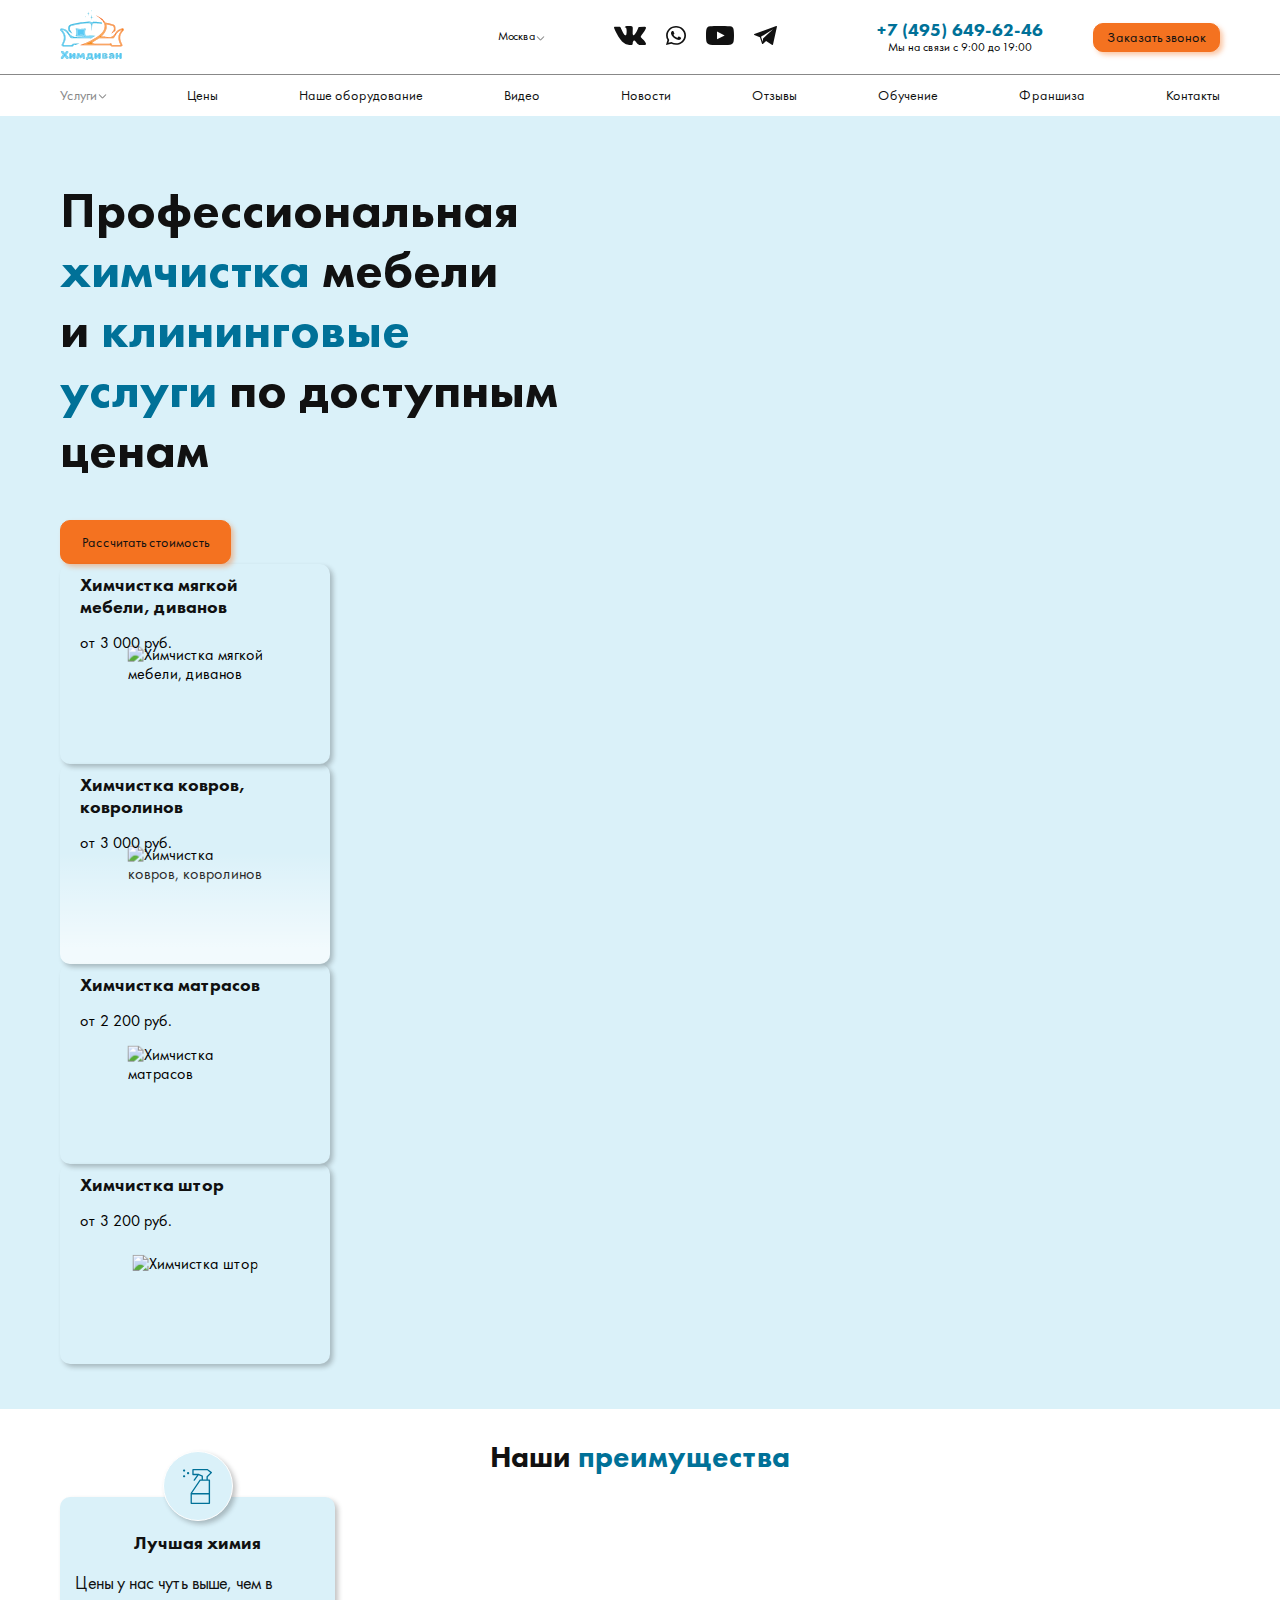
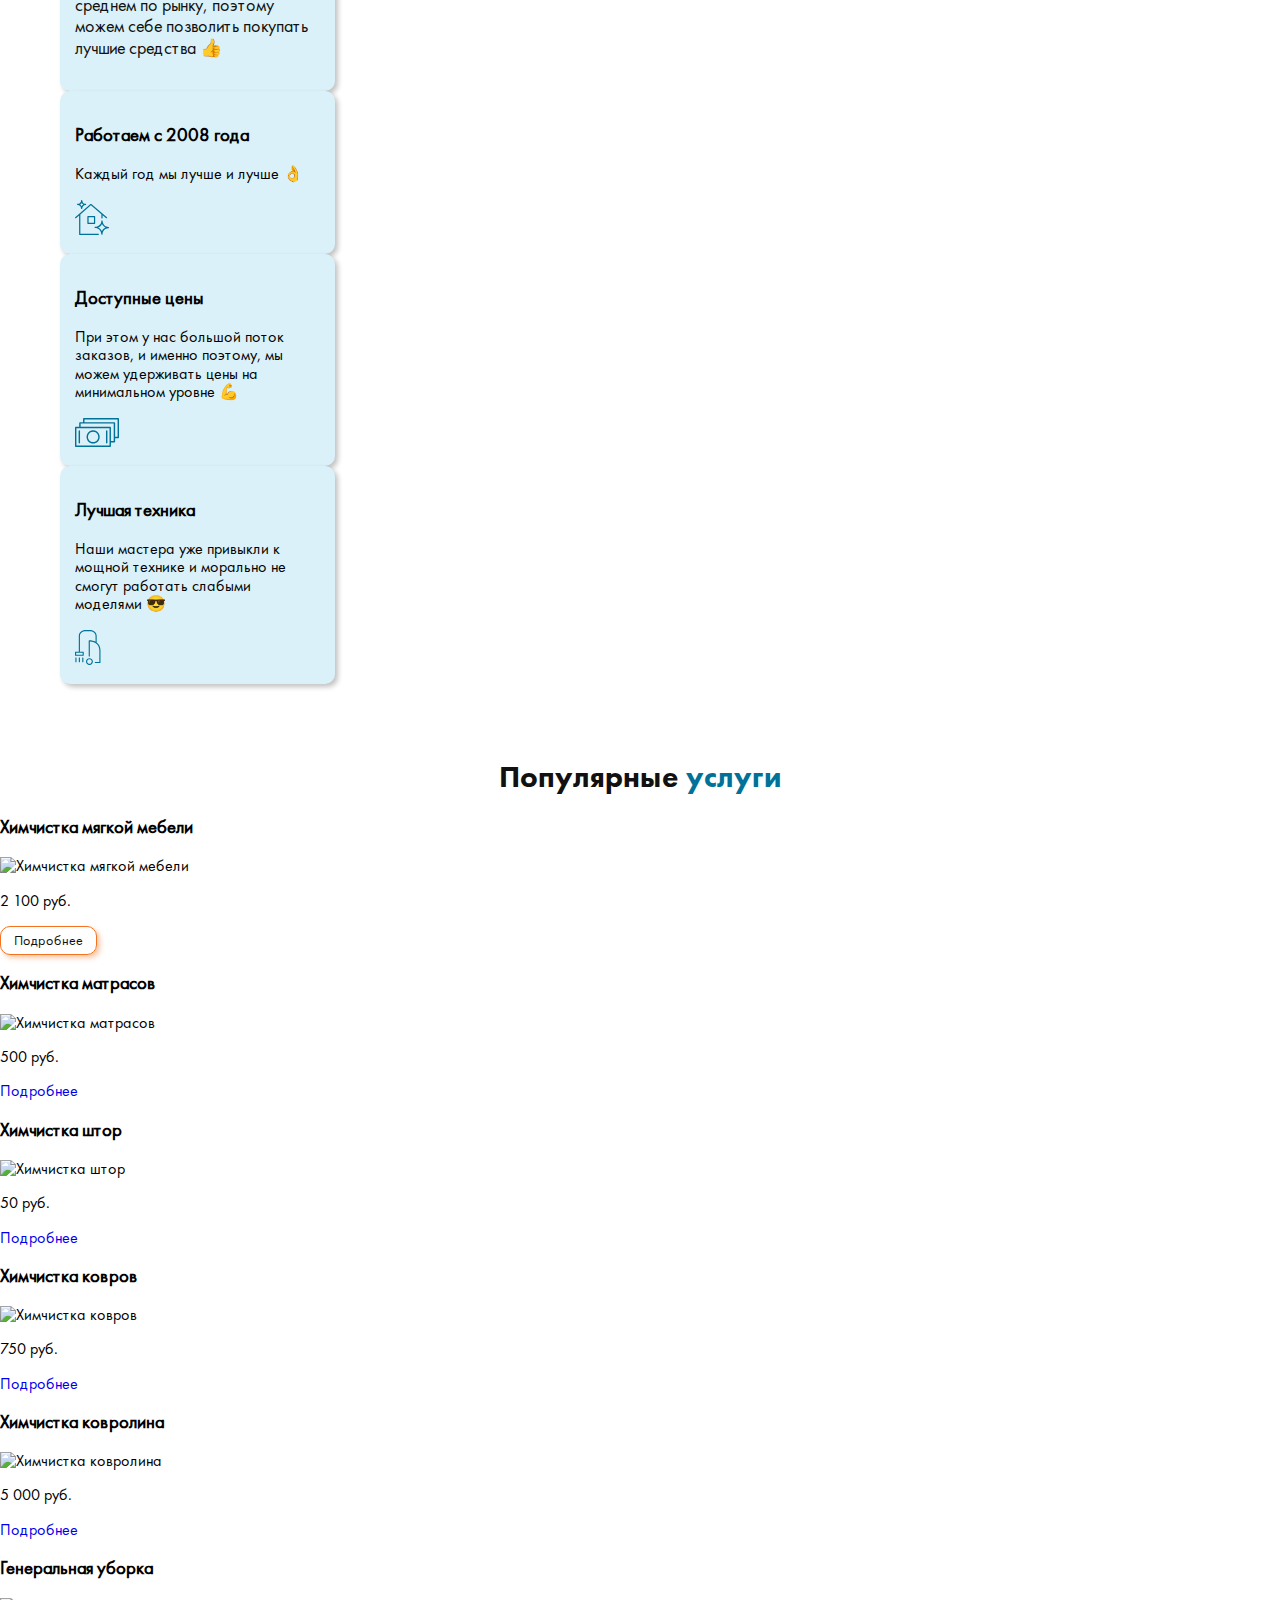
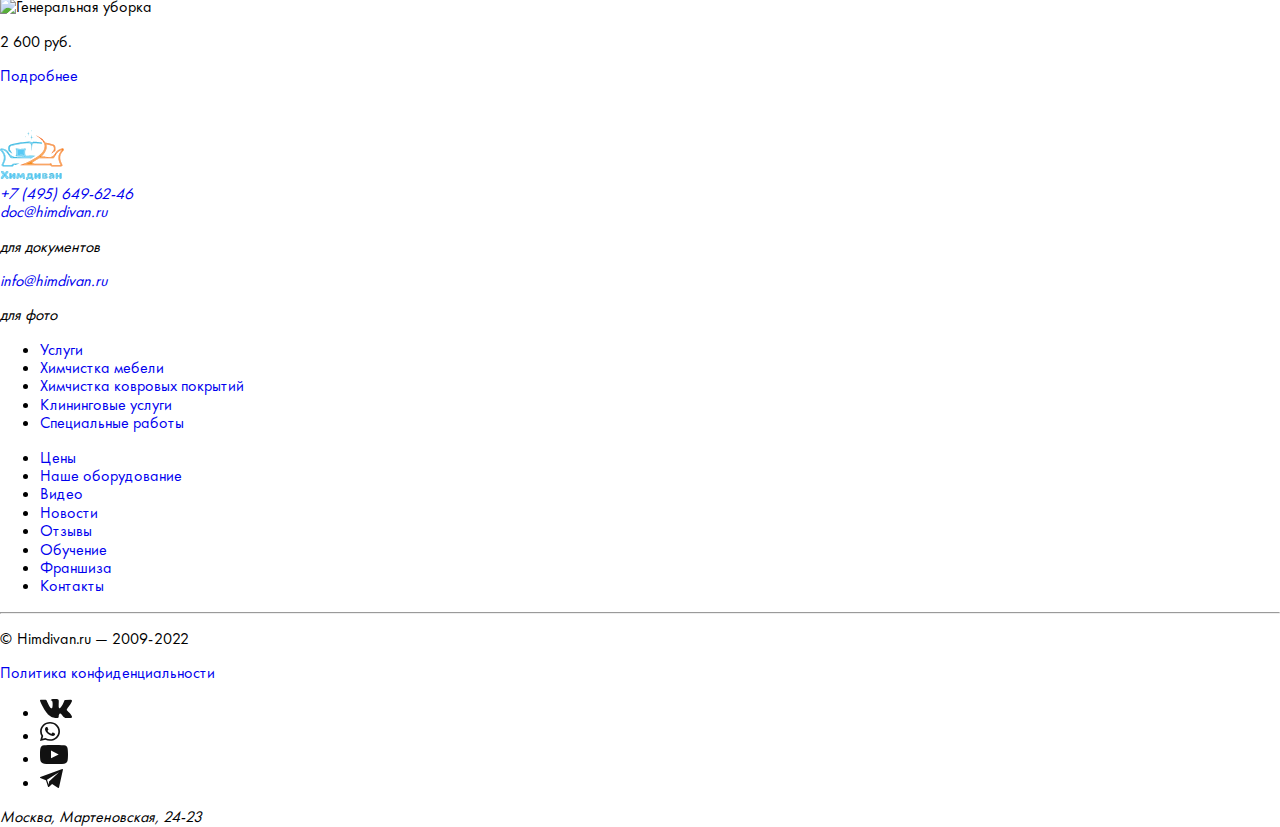
==== commit 1de151b4: "сделал footer" ====
--- a/index.html
+++ b/index.html
@@ -5,77 +5,71 @@
   <meta charset="UTF-8">
   <meta http-equiv="X-UA-Compatible" content="IE=edge">
   <meta name="viewport" content="width=device-width, initial-scale=1.0">
-
-  <link rel="stylesheet" href="\css\style.css">
   <title>Химдиван</title>
-  <!--Normalize CSS-->
-  <link rel="stelesheet" href="/css/normalize.css">
-  <!--Styles-->
+
+  <!-- Normalize CSS -->
+  <link rel="stylesheet" href="/css/normalize.css">
+
+  <!-- Styles -->
   <link rel="stylesheet" href="/css/style.css">
-
 </head>
 
 <body>
-
-
-  </div>
-
-
-
 
   <header class="header" id="header">
     <div class="container">
       <div class="header__row">
         <a class="header__logo logo" href="/">
-          <img src="\assets\img\logo.svg" alt="Логотип компании Химдиван" width="64" height="50">
+          <img src="/assets/img/logo.svg" alt="Логотип компании Химдиван" width="64" height="50">
         </a>
         <div class="header__cities change-city">
           <button class="change-city__open" type="button">Москва <span class="caret"></span></button>
-          <ul class="header__cities cities">
+          <ul class="cities">
             <li><a class="cities__link" href="#">Москва</a></li>
             <li><a class="cities__link" href="#">Ступино</a></li>
-            <li><a class="cities__link" href="#">Курск</a></li>
+            <li><a class="cities__link" href="#">Кашира</a></li>
           </ul>
         </div>
         <ul class="header__social social list-reset">
           <li>
-            <a class="social__link" href="#"><svg width="32" height="19" viewBox="0 0 32 19" fill="#111111"
-                xmlns="http://www.w3.org/2000/svg">
-                <path
-                  d="M31.83 17.159C31.791 17.0724 31.755 16.9999 31.7214 16.9421C31.1658 15.9017 30.1053 14.6242 28.5394 13.1099L28.5058 13.0755L28.4892 13.0577L28.4727 13.041H28.4561C27.7452 12.3356 27.2953 11.8617 27.1068 11.6185C26.7626 11.1568 26.6847 10.6886 26.8736 10.2147C27.0075 9.85646 27.5071 9.09934 28.3733 7.94289C28.8286 7.33072 29.1894 6.83966 29.4562 6.4687C31.3776 3.81018 32.2103 2.11149 31.9551 1.3711L31.8548 1.19778C31.7881 1.09339 31.6157 0.998117 31.3382 0.91146C31.0606 0.824802 30.7052 0.811119 30.2723 0.868384L25.4742 0.903858C25.3632 0.892202 25.2522 0.895243 25.1407 0.911966C25.0296 0.929703 24.9576 0.946933 24.924 0.964164C24.8904 0.981901 24.8631 0.99609 24.8407 1.00724L24.774 1.05944C24.7185 1.0939 24.6576 1.15471 24.5909 1.24187C24.5242 1.32853 24.4682 1.42938 24.4244 1.54543C23.9024 2.94411 23.3084 4.24449 22.6418 5.44705C22.2308 6.16363 21.853 6.78543 21.5092 7.31095C21.165 7.83749 20.8762 8.22466 20.643 8.47247C20.4097 8.72079 20.1984 8.92096 20.01 9.07046C19.8211 9.22148 19.6764 9.28431 19.5771 9.26151C19.4768 9.23871 19.3823 9.2154 19.2937 9.19158C19.1384 9.08769 19.0128 8.9463 18.9188 8.7669C18.8243 8.58801 18.7606 8.3625 18.727 8.09087C18.6938 7.81924 18.6739 7.58512 18.669 7.38849C18.6632 7.19186 18.6661 6.91466 18.6773 6.55637C18.6885 6.19809 18.6938 5.95585 18.6938 5.82814C18.6938 5.38928 18.7021 4.91241 18.7192 4.39753C18.7357 3.88316 18.7498 3.47572 18.7606 3.1752C18.7718 2.87519 18.7771 2.55694 18.7771 2.22146C18.7771 1.88699 18.7576 1.62347 18.7187 1.43242C18.6797 1.24187 18.6213 1.05741 18.5439 0.877506C18.466 0.698616 18.352 0.559761 18.2021 0.461954C18.0521 0.363641 17.8661 0.285598 17.644 0.227827C17.0549 0.0889716 16.3055 0.0144764 15.395 0.00231393C13.329 -0.019984 12.0016 0.118871 11.4129 0.418879C11.1797 0.546585 10.9684 0.719394 10.7799 0.939332C10.5798 1.19373 10.552 1.33309 10.6967 1.35488C11.3633 1.45928 11.8351 1.7081 12.1126 2.10085L12.2129 2.30862C12.2904 2.45964 12.3683 2.72519 12.4462 3.10628C12.5241 3.48788 12.5737 3.90951 12.5961 4.37219C12.6516 5.21597 12.6516 5.93811 12.5961 6.53965C12.5406 7.14118 12.488 7.60893 12.4379 7.9434C12.3877 8.27888 12.3128 8.55001 12.2129 8.75829C12.1126 8.96708 12.0464 9.09428 12.0128 9.14039C11.9792 9.18651 11.9519 9.2154 11.9295 9.22705C11.7849 9.28432 11.6354 9.31371 11.4796 9.31371C11.3238 9.31371 11.1354 9.23262 10.9129 9.07046C10.6908 8.90931 10.46 8.68633 10.2214 8.40304C9.98235 8.12027 9.71357 7.72397 9.41314 7.21517C9.1132 6.70688 8.80206 6.10585 8.4802 5.41209L8.21386 4.90886C8.04733 4.58554 7.81945 4.11425 7.53071 3.49599C7.24196 2.87773 6.98633 2.27974 6.7643 1.70101C6.67519 1.45877 6.54226 1.2738 6.36453 1.14609L6.28127 1.0939C6.22576 1.04778 6.13666 0.998624 6.01444 0.946933C5.89173 0.894736 5.76465 0.857235 5.63123 0.833924L1.06636 0.868384C0.599886 0.868384 0.283387 0.97886 0.11686 1.19829L0.0501528 1.30218C0.0165553 1.36046 0 1.4532 0 1.57989C0 1.7076 0.0335975 1.86317 0.100306 2.04764C0.766899 3.67792 1.49144 5.24992 2.2744 6.76364C3.05786 8.27838 3.7376 9.49817 4.31557 10.4225C4.89306 11.3479 5.48175 12.22 6.08163 13.041C6.68152 13.862 7.07836 14.3875 7.27264 14.6186C7.46692 14.8502 7.61933 15.0235 7.73083 15.139L8.14715 15.5556C8.4135 15.8328 8.80547 16.1652 9.3216 16.5524C9.83822 16.9401 10.4099 17.3212 11.0375 17.6962C11.6647 18.0722 12.3955 18.3778 13.2282 18.6155C14.0613 18.8526 14.872 18.9479 15.6603 18.9013H17.5764C17.9654 18.8668 18.2595 18.7401 18.4591 18.5197L18.5259 18.433C18.5702 18.3641 18.612 18.2567 18.651 18.1128C18.6895 17.9683 18.7094 17.8092 18.7094 17.6359C18.6977 17.1387 18.7343 16.6903 18.8175 16.2919C18.9008 15.8931 18.9952 15.5926 19.1009 15.3899C19.2066 15.1882 19.3254 15.0174 19.4593 14.8786C19.5927 14.7397 19.6867 14.6566 19.7427 14.6272C19.7982 14.5988 19.843 14.5785 19.8761 14.5664C20.1424 14.4741 20.456 14.5638 20.8173 14.835C21.1781 15.1071 21.517 15.4416 21.8335 15.8409C22.15 16.2397 22.5303 16.6872 22.9748 17.1849C23.4189 17.682 23.8075 18.0514 24.141 18.2942L24.4746 18.503C24.6966 18.6413 24.9853 18.7685 25.3408 18.8846C25.6962 18.9996 26.0074 19.029 26.2737 18.9712L30.5387 18.9013C30.9608 18.9013 31.2885 18.8293 31.5218 18.6844C31.755 18.541 31.8938 18.3808 31.9381 18.2075C31.9824 18.0342 31.9853 17.8386 31.9464 17.6181C31.9074 17.3987 31.8684 17.2457 31.83 17.159Z" />
-              </svg></a>
-          </li>
-
-          <li><a class="social__link" href="#"><svg width="20" height="19" viewBox="0 0 20 19" fill="#111111"
-                xmlns="http://www.w3.org/2000/svg">
+            <a class="social__link" href="#">
+              <svg width="32" height="19" viewBox="0 0 32 19" fill="#111111" xmlns="http://www.w3.org/2000/svg">
+                <path
+                  d="M31.83 17.159C31.791 17.0724 31.755 16.9999 31.7214 16.9421C31.1658 15.9017 30.1053 14.6242 28.5394 13.1099L28.5058 13.0755L28.4892 13.0577L28.4727 13.041H28.4561C27.7452 12.3356 27.2953 11.8617 27.1068 11.6185C26.7626 11.1568 26.6847 10.6886 26.8736 10.2147C27.0075 9.85646 27.5071 9.09934 28.3733 7.94289C28.8286 7.33072 29.1894 6.83966 29.4562 6.4687C31.3776 3.81018 32.2103 2.11149 31.9551 1.3711L31.8548 1.19778C31.7881 1.09339 31.6157 0.998117 31.3382 0.91146C31.0606 0.824802 30.7052 0.811119 30.2723 0.868384L25.4742 0.903858C25.3632 0.892202 25.2522 0.895243 25.1407 0.911966C25.0296 0.929703 24.9576 0.946934 24.924 0.964164C24.8904 0.981901 24.8631 0.99609 24.8407 1.00724L24.774 1.05944C24.7185 1.0939 24.6576 1.15471 24.5909 1.24187C24.5242 1.32853 24.4682 1.42938 24.4244 1.54543C23.9024 2.94411 23.3084 4.24449 22.6418 5.44705C22.2308 6.16363 21.853 6.78543 21.5092 7.31095C21.165 7.83749 20.8762 8.22466 20.643 8.47247C20.4097 8.72079 20.1984 8.92096 20.01 9.07046C19.8211 9.22148 19.6764 9.28432 19.5771 9.26151C19.4768 9.23871 19.3823 9.21539 19.2937 9.19158C19.1384 9.08769 19.0128 8.9463 18.9188 8.7669C18.8243 8.58801 18.7606 8.3625 18.727 8.09087C18.6938 7.81924 18.6739 7.58512 18.669 7.38849C18.6632 7.19186 18.6661 6.91466 18.6773 6.55637C18.6885 6.19809 18.6938 5.95585 18.6938 5.82814C18.6938 5.38928 18.7021 4.91241 18.7192 4.39753C18.7357 3.88316 18.7498 3.47572 18.7606 3.1752C18.7717 2.87519 18.7771 2.55694 18.7771 2.22146C18.7771 1.88699 18.7576 1.62347 18.7187 1.43242C18.6797 1.24187 18.6213 1.05741 18.5439 0.877506C18.466 0.698616 18.352 0.559761 18.2021 0.461954C18.0521 0.363641 17.8661 0.285598 17.644 0.227827C17.0549 0.0889716 16.3055 0.0144764 15.395 0.00231393C13.329 -0.019984 12.0016 0.118871 11.4129 0.418879C11.1797 0.546585 10.9684 0.719394 10.7799 0.939332C10.5798 1.19373 10.552 1.33309 10.6967 1.35488C11.3633 1.45928 11.8351 1.7081 12.1126 2.10085L12.2129 2.30862C12.2904 2.45964 12.3683 2.72519 12.4462 3.10628C12.5241 3.48788 12.5737 3.90951 12.5961 4.37219C12.6516 5.21597 12.6516 5.93811 12.5961 6.53965C12.5406 7.14118 12.488 7.60893 12.4379 7.9434C12.3877 8.27888 12.3128 8.55001 12.2129 8.75829C12.1126 8.96708 12.0464 9.09428 12.0128 9.14039C11.9792 9.18651 11.9519 9.21539 11.9295 9.22705C11.7849 9.28432 11.6354 9.31371 11.4796 9.31371C11.3238 9.31371 11.1354 9.23263 10.9129 9.07046C10.6908 8.90931 10.46 8.68633 10.2214 8.40304C9.98235 8.12027 9.71357 7.72397 9.41314 7.21517C9.1132 6.70688 8.80206 6.10585 8.4802 5.41209L8.21386 4.90886C8.04733 4.58554 7.81945 4.11425 7.53071 3.49599C7.24196 2.87773 6.98633 2.27974 6.7643 1.70101C6.67519 1.45877 6.54226 1.2738 6.36453 1.14609L6.28127 1.0939C6.22576 1.04778 6.13666 0.998624 6.01444 0.946933C5.89174 0.894736 5.76465 0.857235 5.63123 0.833924L1.06636 0.868384C0.599886 0.868384 0.283388 0.97886 0.116861 1.19829L0.0501528 1.30218C0.0165553 1.36046 0 1.4532 0 1.57989C0 1.7076 0.0335975 1.86317 0.100306 2.04764C0.766899 3.67792 1.49144 5.24992 2.2744 6.76364C3.05786 8.27838 3.7376 9.49817 4.31557 10.4225C4.89306 11.3479 5.48175 12.22 6.08163 13.041C6.68152 13.862 7.07836 14.3875 7.27264 14.6186C7.46692 14.8502 7.61933 15.0235 7.73083 15.139L8.14715 15.5556C8.4135 15.8328 8.80547 16.1652 9.3216 16.5524C9.83822 16.9401 10.4099 17.3212 11.0375 17.6962C11.6647 18.0722 12.3955 18.3778 13.2282 18.6155C14.0613 18.8526 14.872 18.9479 15.6603 18.9013H17.5764C17.9654 18.8668 18.2595 18.7401 18.4591 18.5197L18.5259 18.433C18.5702 18.3641 18.612 18.2567 18.651 18.1128C18.6895 17.9683 18.7094 17.8092 18.7094 17.6359C18.6977 17.1387 18.7343 16.6903 18.8175 16.2919C18.9008 15.8931 18.9952 15.5926 19.1009 15.3899C19.2066 15.1882 19.3254 15.0174 19.4593 14.8786C19.5927 14.7397 19.6867 14.6566 19.7427 14.6272C19.7982 14.5988 19.843 14.5785 19.8761 14.5664C20.1424 14.4741 20.456 14.5638 20.8173 14.835C21.1781 15.1071 21.517 15.4416 21.8335 15.8409C22.15 16.2397 22.5303 16.6872 22.9748 17.1849C23.4189 17.682 23.8075 18.0514 24.141 18.2942L24.4746 18.503C24.6966 18.6413 24.9853 18.7685 25.3408 18.8846C25.6962 18.9996 26.0074 19.029 26.2737 18.9712L30.5387 18.9013C30.9608 18.9013 31.2885 18.8293 31.5218 18.6844C31.755 18.541 31.8938 18.3808 31.9381 18.2075C31.9824 18.0342 31.9853 17.8386 31.9464 17.6181C31.9074 17.3987 31.8684 17.2457 31.83 17.159Z" />
+              </svg>
+            </a>
+          </li>
+          <li>
+            <a class="social__link" href="#">
+              <svg width="20" height="19" viewBox="0 0 20 19" fill="#111111" xmlns="http://www.w3.org/2000/svg">
                 <path
                   d="M17.0865 2.76114C15.2064 0.981431 12.706 0.000942476 10.042 0C4.55332 0 0.0857299 4.22323 0.0837362 9.41439C0.0830716 11.0738 0.541627 12.6936 1.41288 14.1211L0 19L5.27904 17.6909C6.73346 18.4411 8.3713 18.8363 10.0377 18.837H10.0417C15.5301 18.837 19.9977 14.6131 20 9.42225C20.0017 6.90615 18.9669 4.54085 17.0865 2.76114ZM10.0424 17.2467H10.039C8.55372 17.2461 7.09698 16.8687 5.82631 16.1559L5.52393 15.9863L2.39113 16.7632L3.22717 13.8754L3.03045 13.5792C2.20206 12.3332 1.76444 10.8934 1.76511 9.41471C1.76677 5.10005 5.48007 1.58996 10.0454 1.58996C12.2561 1.59058 14.3342 2.40583 15.8969 3.88489C17.4597 5.36394 18.3196 7.32995 18.319 9.42099C18.3173 13.7363 14.6043 17.2467 10.0424 17.2467Z" />
                 <path
-                  d="M14.5824 11.3858C14.3335 11.268 13.1103 10.699 12.8821 10.6205C12.6541 10.5419 12.488 10.5027 12.3222 10.7383C12.1563 10.9739 11.6795 11.5036 11.5343 11.6606C11.3891 11.8177 11.2439 11.8372 10.9953 11.7194C10.7465 11.6016 9.94464 11.3534 8.9943 10.5517C8.25463 9.92775 7.7552 9.15743 7.60999 8.92213C7.46478 8.68651 7.59438 8.55927 7.71898 8.44209C7.83096 8.33654 7.96787 8.1672 8.09214 8.02992C8.21642 7.89263 8.25795 7.7943 8.34103 7.63753C8.4241 7.48045 8.38256 7.34317 8.32042 7.22536C8.25829 7.10755 7.76052 5.94956 7.55317 5.47863C7.35114 5.01996 7.14612 5.08217 6.99327 5.07494C6.84839 5.06803 6.68225 5.06677 6.51644 5.06677C6.35062 5.06677 6.08114 5.12552 5.85286 5.36114C5.62491 5.59676 4.98193 6.1657 4.98193 7.32369C4.98193 8.48168 5.87346 9.6004 5.99807 9.75716C6.12234 9.91424 7.75255 12.2902 10.2487 13.3094C10.8425 13.5519 11.3057 13.6964 11.6672 13.8048C12.2633 13.9839 12.8056 13.9587 13.2346 13.8981C13.7128 13.8305 14.7067 13.3291 14.914 12.7797C15.1213 12.2302 15.1213 11.759 15.0592 11.661C14.9971 11.5626 14.8313 11.5036 14.5824 11.3858Z" />
-              </svg>
-            </a></li>
-
-          <li><a class="social__link" href="#"><svg width="28" height="19" viewBox="0 0 28 19" fill="#111111"
-                xmlns="http://www.w3.org/2000/svg">
+                  d="M14.5824 11.3859C14.3335 11.2681 13.1103 10.6991 12.8821 10.6206C12.6541 10.5421 12.488 10.5028 12.3222 10.7384C12.1563 10.974 11.6795 11.5037 11.5343 11.6608C11.3891 11.8178 11.2439 11.8373 10.9953 11.7195C10.7465 11.6017 9.94464 11.3535 8.9943 10.5518C8.25463 9.92787 7.7552 9.15755 7.60999 8.92225C7.46478 8.68663 7.59438 8.5594 7.71898 8.44221C7.83096 8.33666 7.96787 8.16733 8.09214 8.03004C8.21642 7.89275 8.25795 7.79442 8.34103 7.63766C8.4241 7.48058 8.38256 7.34329 8.32042 7.22548C8.25829 7.10767 7.76052 5.94968 7.55317 5.47876C7.35114 5.02008 7.14612 5.08229 6.99327 5.07506C6.84839 5.06815 6.68225 5.06689 6.51644 5.06689C6.35062 5.06689 6.08114 5.12564 5.85286 5.36126C5.62491 5.59688 4.98193 6.16582 4.98193 7.32381C4.98193 8.4818 5.87346 9.60052 5.99807 9.75728C6.12234 9.91436 7.75255 12.2903 10.2487 13.3095C10.8425 13.552 11.3057 13.6965 11.6672 13.8049C12.2633 13.984 12.8056 13.9588 13.2346 13.8982C13.7128 13.8307 14.7067 13.3293 14.914 12.7798C15.1213 12.2303 15.1213 11.7591 15.0592 11.6611C14.9971 11.5628 14.8313 11.5037 14.5824 11.3859Z" />
+              </svg>
+            </a>
+          </li>
+          <li>
+            <a class="social__link" href="#">
+              <svg width="28" height="19" viewBox="0 0 28 19" fill="#111111" xmlns="http://www.w3.org/2000/svg">
                 <path
                   d="M27.6497 3.78425C27.3842 1.77882 26.1732 0.520923 24.0236 0.335119C21.5624 0.122429 16.2344 0 13.7631 0C8.70816 0 6.44918 0.118108 4.05872 0.354804C1.78068 0.579977 0.783438 1.54836 0.391468 3.54756C0.116939 4.94853 0 6.26068 0 9.36173C0 12.1473 0.137516 13.8993 0.350314 15.3732C0.642911 17.3974 2.09536 18.5348 4.22384 18.7042C6.70013 18.9016 11.6607 19 14.1134 19C16.4833 19 21.8168 18.8819 24.1882 18.6255C26.3107 18.396 27.32 17.3114 27.6497 15.3142C27.6497 15.3142 28 13.1263 28 9.34204C28 7.18729 27.8354 5.1833 27.6497 3.78425ZM11.0228 13.2646V5.56451L18.6871 9.37517L11.0228 13.2646Z" />
               </svg>
-            </a></li>
-
-          <li><a class="social__link" href="#"><svg width="23" height="19" viewBox="0 0 23 19" fill="#111111"
-                xmlns="http://www.w3.org/2000/svg">
+            </a>
+          </li>
+          <li>
+            <a class="social__link" href="#">
+              <svg width="23" height="19" viewBox="0 0 23 19" fill="#111111" xmlns="http://www.w3.org/2000/svg">
                 <path
                   d="M22.2704 0.0358006L0.33588 8.08771C-0.106007 8.253 -0.112124 8.9138 0.318967 9.10334L5.93755 11.3224L8.03003 17.6774C8.15454 18.0198 8.59751 18.1348 8.88358 17.8989L12.0973 15.019L18.2071 18.9211C18.5241 19.112 18.9419 18.9394 19.016 18.5867L22.9887 0.619328C23.0736 0.219452 22.6652 -0.111814 22.2704 0.0358006ZM9.06206 12.5258L8.7051 15.7928L7.0088 10.7638L18.9718 3.19877L9.06206 12.5258Z" />
               </svg>
-            </a></li>
+            </a>
+          </li>
         </ul>
         <div class="header__contacts">
           <a href="tel:+74956496246">+7 (495) 649-62-46</a>
           <p>
-            Мы на связи с
-            <time datetime="09:00">9:00</time>
-            до
-            <time datetime="19:00">19:00</time>
+            Мы на связи с <time datetime="09:00">9:00</time> до <time datetime="19:00">19:00</time>
           </p>
         </div>
         <button class="header__call btn" type="button">Заказать звонок</button>
@@ -84,8 +78,8 @@
     <div class="header__divider"></div>
     <div class="container">
       <nav class="header__navigation nav">
-        <button class="nav__btn menu-open" type="button"><svg width="33" height="31" viewBox="0 0 33 31" fill="none"
-            xmlns="http://www.w3.org/2000/svg">
+        <button class="nav__btn menu-open" type="button">
+          <svg width="33" height="31" viewBox="0 0 33 31" fill="none" xmlns="http://www.w3.org/2000/svg">
             <path
               d="M22.7698 9.48383H7.83755C7.42494 9.48383 7.09521 9.8181 7.09521 10.2357C7.09521 10.6953 7.42524 10.9876 7.83755 10.9876H22.7285C23.1411 10.9876 23.4709 10.6533 23.4709 10.2357C23.5123 9.77642 23.1823 9.48383 22.77 9.48383H22.7698Z"
               fill="#F47220" />
@@ -93,7 +87,7 @@
               d="M22.7698 14.748H7.83755C7.42494 14.748 7.09521 15.0823 7.09521 15.4999C7.09521 15.9179 7.42524 16.2518 7.83755 16.2518H22.7285C23.1411 16.2518 23.4709 15.9176 23.4709 15.4999C23.5123 15.082 23.1823 14.748 22.77 14.748H22.7698Z"
               fill="#F47220" />
             <path
-              d="M22.7698 20.0124H7.83755C7.42494 20.0124 7.09521 20.3467 7.09521 20.7643C7.09521 21.2239 7.42524 21.5162 7.83755 21.5162H22.7285C23.1411 21.5162 23.4709 21.1819 23.4709 20.7643C23.5123 20.3467 23.1823 20.0124 22.77 20.0124H22.7698Z"
+              d="M22.7698 20.0124H7.83755C7.42494 20.0124 7.09521 20.3466 7.09521 20.7643C7.09521 21.2238 7.42524 21.5161 7.83755 21.5161H22.7285C23.1411 21.5161 23.4709 21.1819 23.4709 20.7643C23.5123 20.3466 23.1823 20.0124 22.77 20.0124H22.7698Z"
               fill="#F47220" />
             <path
               d="M28.2976 21.9342C27.8438 21.6836 27.3489 21.8089 27.1015 22.2685C24.6679 26.5719 20.1718 29.2458 15.3042 29.2458C7.8381 29.2458 1.73321 23.0624 1.73321 15.5002C1.73321 7.93791 7.83803 1.75454 15.3042 1.75454C20.0892 1.75454 24.4203 4.26149 26.9365 8.39749C27.184 8.8154 27.7203 8.94071 28.1326 8.69009C28.5452 8.43945 28.6689 7.89619 28.4215 7.47862C25.6578 2.79933 20.7491 3.67405e-08 15.3042 3.67405e-08C6.84811 -0.000582869 0 6.93496 0 15.4996C0 24.0643 6.84745 31 15.3035 31C20.7896 31 25.9045 27.9918 28.627 23.1454C28.8333 22.7274 28.7096 22.1845 28.2969 21.9336L28.2976 21.9342Z"
@@ -103,21 +97,21 @@
               fill="#F47220" />
           </svg>
         </button>
-        <ul class="nav__menu menu">
-          <li class="menu__item">
-            <a class="menu__link menu__link_active" href="#">Услуги <span class="menu__caret"></span></a>
+        <ul class="nav__menu menu list-reset">
+          <li class="menu__item">
+            <a class="menu__link menu__link_active" href="#">Услуги <span class="caret"></span></a>
             <ul class="submenu">
               <li class="submenu__item">
                 <a class="submenu__link submenu__link_active" href="#">Химчистка мебели <span></span></a>
                 <ul class="submenu">
                   <li class="submenu__item">
-                    <a class="submenu__link" href="#">Химчистка мягкой мебели </a>
+                    <a class="submenu__link" href="#">Химчистка мягкой мебели</a>
                   </li>
                   <li class="submenu__item">
                     <a class="submenu__link" href="#">Химчистка кожаной мебели <span></span></a>
                   </li>
                   <li class="submenu__item">
-                    <a class="submenu__link" href="#">Химчистка диванов <span></span></a>
+                    <a class="submenu__link" href="#">Химчистка диванов <span class="submenu__caret"></span></a>
                     <ul class="submenu">
                       <li class="submenu__item">
                         <a class="submenu__link" href="#">Сухая чистка</a>
@@ -151,252 +145,258 @@
                 </ul>
               </li>
               <li class="submenu__item">
-                <a class="submenu__link " href="#">Химчистка напольных покрытий <span></span></a>
+                <a class="submenu__link" href="#">Химчистка напольных покрытий <span></span></a>
               </li>
               <li class="submenu__item">
-                <a class="submenu__link " href="#">Клининговые услуги <span></span></a>
+                <a class="submenu__link" href="#">Клининговые услуги <span></span></a>
               </li>
               <li class="submenu__item">
-                <a class="submenu__link " href="#">Специальные услуги <span></span></a>
+                <a class="submenu__link" href="#">Специальные услуги <span></span></a>
               </li>
             </ul>
           </li>
           <li class="menu__item">
-            <a class="menu__link " href="#">Цены</a>
-          </li>
-          <li class="menu__item">
-            <a class="menu__link " href="#">Наше оборудование</a>
-          </li>
-          <li class="menu__item">
-            <a class="menu__link " href="#">Видео</a>
-          </li>
-          <li class="menu__item">
-            <a class="menu__link " href="#">Новости</a>
-          </li>
-          <li class="menu__item">
-            <a class="menu__link " href="#">Отзывы</a>
-          </li>
-          <li class="menu__item">
-            <a class="menu__link " href="#">Обучение</a>
-          </li>
-          <li class="menu__item">
-            <a class="menu__link " href="#">Франшиза</a>
-          </li>
-          <li class="menu__item">
-            <a class="menu__link " href="#">Контакты</a>
+            <a class="menu__link" href="#">Цены</a>
+          </li>
+          <li class="menu__item">
+            <a class="menu__link" href="#">Наше оборудование</a>
+          </li>
+          <li class="menu__item">
+            <a class="menu__link" href="#">Видео</a>
+          </li>
+          <li class="menu__item">
+            <a class="menu__link" href="#">Новости</a>
+          </li>
+          <li class="menu__item">
+            <a class="menu__link" href="#">Отзывы</a>
+          </li>
+          <li class="menu__item">
+            <a class="menu__link" href="#">Обучение</a>
+          </li>
+          <li class="menu__item">
+            <a class="menu__link" href="#">Франшиза</a>
+          </li>
+          <li class="menu__item">
+            <a class="menu__link" href="#">Контакты</a>
           </li>
         </ul>
       </nav>
     </div>
   </header>
 
-
   <main>
     <section class="first-screen section">
       <div class="container">
         <div>
-          <h1 class="h1">Профессиональная химчистка мебели
-            и клининговые услуги по доступным ценам</h1>
-          <a href="#"> Рассчитать стоимость</a>
-          <div>
-            <article class="service-card">
-              <h3 class="service-card__title h3">Химчистка мягкой мебели, диванов</h3>
-              <P class="service-card__price">от 3000 руб.</P>
-              <figure class="service-card__img"><img src="assets\img\nathan-oakley-ueJ2oJeEK-U-unsplash 1.jpg"
-                  alt="Химчистка мягкой мебели, диванов"></figure>
-            </article>
-            <article class="service-card">
-              <h3 class="service-card__title h3">Химчистка ковров, ковролинов</h3>
-              <P class="service-card__price">от 3000 руб.</P>
-              <figure class="service-card__img"><img src="assets\img\Rectangle 14.jpg"
-                  alt="Химчистка ковров, ковролинов">
-                <div class="service-card__overlay"></div>
-              </figure>
-            </article>
-            <article class="service-card">
-              <h3 class="service-card__title h3">Химчистка матрасов</h3>
-              <P class="service-card__price">от 2 200 руб.</P>
-              <figure class="service-card__img">
-                <img src="assets\img\Rectangle 15.jpg" alt="Химчистка матрасов">
-              </figure>
-            </article>
-            <article class="service-card">
-              <h3 class="service-card__title h3">Химчистка штор</h3>
-              <P class="service-card__price">от 3 200 руб.</P>
-              <figure class="service-card__img"><img src="assets\img\Rectangle 12.jpg" alt="Химчистка штор"></figure>
-            </article>
-          </div>
+          <h1 class="first-screen__title h1">Профессиональная <span class="text-primary">химчистка</span> мебели
+            и&nbsp;<span class="text-primary">клининговые услуги</span> по доступным ценам</h1>
+          <a class="first-screen__btn btn btn_lg" href="#">Рассчитать стоимость</a>
         </div>
+        <div>
+          <article class="service-card">
+            <h3 class="service-card__title h3">Химчистка мягкой мебели, диванов</h3>
+            <p class="service-card__price">от 3 000 руб.</p>
+            <figure class="service-card__img">
+              <img src="/assets/img/services-card/1.jpg" alt="Химчистка мягкой мебели, диванов">
+            </figure>
+          </article>
+          <article class="service-card">
+            <h3 class="service-card__title h3">Химчистка ковров, ковролинов</h3>
+            <p class="service-card__price">от 3 000 руб.</p>
+            <figure class="service-card__img">
+              <div class="service-card__overlay"></div>
+              <img src="/assets/img/services-card/2.jpg" alt="Химчистка ковров, ковролинов">
+            </figure>
+          </article>
+          <article class="service-card">
+            <h3 class="service-card__title h3">Химчистка матрасов</h3>
+            <p class="service-card__price">от 2 200 руб.</p>
+            <figure class="service-card__img">
+              <img src="/assets/img/services-card/3.jpg" alt="Химчистка матрасов">
+            </figure>
+          </article>
+          <article class="service-card">
+            <h3 class="service-card__title h3">Химчистка штор</h3>
+            <p class="service-card__price">от 3 200 руб.</p>
+            <figure class="service-card__img">
+              <img src="/assets/img/services-card/4.jpg" alt="Химчистка штор">
+            </figure>
+          </article>
+        </div>
+      </div>
     </section>
 
     <section class="benefits section">
-      <h2 class="section__title h2">Наши преимущества</h2>
+      <div class="container">
+        <h2 class="section__title h2">Наши <span class="text-primary">преимущества</span></h2>
+        <div>
+          <article class="benefit-card">
+            <h3 class="benefit-card__title h3">Лучшая химия</h3>
+            <p class="benefit-card__text text">Цены у нас чуть выше, чем в среднем по рынку, поэтому можем себе
+              позволить покупать лучшие средства 👍</p>
+            <div class="benefit-card__icon">
+              <svg width="29" height="35" viewBox="0 0 29 35" fill="none" xmlns="http://www.w3.org/2000/svg">
+                <path
+                  d="M28.8004 4.025C29.0662 3.7625 29.0662 3.36875 28.8004 3.10625L28.7561 3.0625L24.9012 0.13125C24.7683 0.0437501 24.6353 0 24.5024 0H9.96914C9.61467 0 9.30451 0.30625 9.30451 0.65625V5.46875C9.30451 5.81875 9.61467 6.125 9.96914 6.125H14.0012L10.7224 10.8063C10.5008 11.1125 10.5895 11.5062 10.8996 11.725C11.2098 11.9437 11.6086 11.8563 11.8301 11.55L15.5964 6.16875L18.6094 7.56875V10.5H17.1472C16.9256 10.5 16.7041 10.5875 16.6155 10.8063L7.66508 23.9312C7.57646 24.0187 7.53216 24.15 7.57646 24.2812V34.3438C7.57646 34.6937 7.88663 35 8.2411 35H26.4077C26.7622 35 27.0723 34.6937 27.0723 34.3438V11.1562C27.0723 10.8062 26.7622 10.5 26.4077 10.5H24.8126V8.00625L28.8004 4.025ZM8.86142 33.6875V25.375H25.6988V33.6875H8.86142ZM25.6988 24.0625H9.17158L17.5016 11.8125H25.6988V24.0625ZM19.9386 10.5V7.13125C19.9386 6.86875 19.8057 6.65 19.5398 6.5625L15.9951 4.9C15.9065 4.85625 15.8179 4.85625 15.7293 4.85625H10.6338V1.3125H24.2366L27.2939 3.63125L23.6606 7.2625C23.5276 7.39375 23.4833 7.56875 23.4833 7.74375V10.5H19.9386Z"
+                  fill="#007198" />
+                <path
+                  d="M5.09576 5.25002C5.70753 5.25002 6.20348 4.76033 6.20348 4.15627C6.20348 3.5522 5.70753 3.06252 5.09576 3.06252C4.48398 3.06252 3.98804 3.5522 3.98804 4.15627C3.98804 4.76033 4.48398 5.25002 5.09576 5.25002Z"
+                  fill="#007198" />
+                <path
+                  d="M1.10772 8.3125C1.7195 8.3125 2.21544 7.82281 2.21544 7.21875C2.21544 6.61469 1.7195 6.125 1.10772 6.125C0.495943 6.125 0 6.61469 0 7.21875C0 7.82281 0.495943 8.3125 1.10772 8.3125Z"
+                  fill="#007198" />
+                <path
+                  d="M1.10772 2.625C1.7195 2.625 2.21544 2.13531 2.21544 1.53125C2.21544 0.927189 1.7195 0.4375 1.10772 0.4375C0.495943 0.4375 0 0.927189 0 1.53125C0 2.13531 0.495943 2.625 1.10772 2.625Z"
+                  fill="#007198" />
+              </svg>
+            </div>
+          </article>
+          <article class="benefit-card">
+            <h3>Работаем с 2008 года</h3>
+            <p>Каждый год мы лучше и лучше 👌</p>
+            <div>
+              <svg width="34" height="35" viewBox="0 0 34 35" fill="none" xmlns="http://www.w3.org/2000/svg">
+                <path
+                  d="M23.2843 33.7647H5.35633V14.4118L15.9071 5.35299L26.3754 14.173C26.3754 14.173 26.3754 14.1936 26.3754 14.2059V17.9118C26.3754 18.0756 26.4405 18.2327 26.5565 18.3485C26.6724 18.4644 26.8296 18.5294 26.9936 18.5294C27.1576 18.5294 27.3148 18.4644 27.4307 18.3485C27.5467 18.2327 27.6118 18.0756 27.6118 17.9118V15.2106L31.1273 18.1753C31.2525 18.2812 31.4146 18.3332 31.5781 18.3197C31.7416 18.3061 31.893 18.2283 31.999 18.1033C32.105 17.9782 32.157 17.8162 32.1435 17.6529C32.13 17.4896 32.052 17.3383 31.9269 17.2324L16.3027 4.05593C16.1907 3.96024 16.0482 3.90765 15.9009 3.90765C15.7535 3.90765 15.611 3.96024 15.4991 4.05593L0.212847 17.1912C0.0882388 17.3004 0.012155 17.4546 0.00133428 17.6198C-0.00948644 17.7851 0.0458421 17.9479 0.155148 18.0724C0.264454 18.1969 0.418784 18.2729 0.584186 18.2837C0.749589 18.2945 0.912515 18.2392 1.03712 18.13L4.11992 15.4659V34.3823C4.11992 34.5462 4.18505 34.7033 4.30099 34.8191C4.41692 34.9349 4.57417 35 4.73813 35H23.2843C23.4483 35 23.6056 34.9349 23.7215 34.8191C23.8374 34.7033 23.9026 34.5462 23.9026 34.3823C23.9026 34.2185 23.8374 34.0614 23.7215 33.9456C23.6056 33.8298 23.4483 33.7647 23.2843 33.7647Z"
+                  fill="#007198" />
+                <path
+                  d="M33.3818 26.9006C32.626 26.9076 31.8766 26.7609 31.1794 26.4692C30.4822 26.1775 29.8517 25.7471 29.3264 25.2041C28.3111 24.1695 27.7026 22.8043 27.6119 21.3583C27.6119 21.2759 27.6119 21.1977 27.6119 21.1153C27.61 21.0462 27.5961 20.9779 27.5707 20.9135C27.5482 20.7666 27.474 20.6324 27.3615 20.535C27.249 20.4377 27.1054 20.3836 26.9566 20.3824C26.7955 20.3867 26.6425 20.4536 26.5301 20.569C26.4177 20.6844 26.3548 20.839 26.3549 21C26.3549 21.1194 26.3549 21.2388 26.3549 21.3624C26.2477 24.3806 23.6018 26.8306 20.3335 26.8635H20.2635H20.1934C20.0294 26.8635 19.8722 26.9286 19.7563 27.0444C19.6403 27.1603 19.5752 27.3174 19.5752 27.4812C19.5752 27.645 19.6403 27.8021 19.7563 27.9179C19.8722 28.0338 20.0294 28.0988 20.1934 28.0988C21.779 28.1144 23.2965 28.745 24.4254 29.8576C25.5543 30.9701 26.2062 32.4774 26.2436 34.0612C26.2615 34.2427 26.3392 34.4132 26.4645 34.5458C26.5898 34.6785 26.7556 34.7658 26.936 34.7941C27.0999 34.7941 27.2572 34.729 27.3731 34.6132C27.4891 34.4974 27.5542 34.3403 27.5542 34.1765C27.5212 30.8824 30.0847 28.1729 33.2252 28.1359H33.3818C33.5458 28.1359 33.703 28.0708 33.819 27.955C33.9349 27.8392 34 27.6821 34 27.5182C34 27.3544 33.9349 27.1973 33.819 27.0815C33.703 26.9657 33.5458 26.9006 33.3818 26.9006ZM26.8824 31.2941C26.1464 29.6348 24.8266 28.303 23.1732 27.5512C24.8507 26.8787 26.2132 25.5997 26.9896 23.9688C27.3429 24.7492 27.8328 25.4603 28.4362 26.0688C29.0296 26.6705 29.7279 27.1589 30.4969 27.51C28.8558 28.2685 27.564 29.6209 26.8824 31.2941Z"
+                  fill="#007198" />
+                <path
+                  d="M2.67766 5.08947H2.71888C3.58674 5.11037 4.41327 5.46413 5.02712 6.07743C5.64097 6.69072 5.99506 7.5165 6.01598 8.38358C6.02901 8.55697 6.10331 8.72009 6.22562 8.84379C6.34793 8.9675 6.51027 9.04373 6.68365 9.05887C6.76483 9.0578 6.84501 9.04075 6.91961 9.00872C6.9942 8.97668 7.06174 8.93028 7.11839 8.87216C7.17503 8.81404 7.21966 8.74534 7.24972 8.66999C7.27979 8.59463 7.2947 8.5141 7.29361 8.43299C7.26801 7.57976 7.58126 6.75105 8.165 6.12773C8.74873 5.50441 9.55555 5.13709 10.4094 5.10594H10.5083C10.6722 5.10594 10.8295 5.04086 10.9454 4.92503C11.0614 4.8092 11.1265 4.6521 11.1265 4.48829C11.1265 4.32448 11.0614 4.16738 10.9454 4.05155C10.8295 3.93572 10.6722 3.87064 10.5083 3.87064C10.0931 3.87761 9.68097 3.79851 9.29792 3.63834C8.91486 3.47817 8.5692 3.24041 8.28274 2.94006C7.72328 2.37075 7.38692 1.61973 7.33482 0.823591C7.33482 0.774179 7.33482 0.728885 7.33482 0.679473C7.33354 0.620744 7.32383 0.562502 7.30597 0.506532C7.28142 0.363326 7.20647 0.233595 7.09463 0.14073C6.98279 0.0478649 6.84142 -0.00202246 6.69601 6.28233e-05C6.61482 0.00113711 6.53465 0.018179 6.46005 0.0502153C6.38546 0.0822515 6.31791 0.128655 6.26127 0.186775C6.20463 0.244894 6.16 0.313593 6.12993 0.388946C6.09987 0.464299 6.08496 0.544832 6.08605 0.625944C6.08605 0.700062 6.08605 0.770061 6.08605 0.840061C6.02099 1.67113 5.64026 2.44588 5.02187 3.00552C4.40348 3.56516 3.59428 3.86731 2.76009 3.85006H2.66118C2.49722 3.85006 2.33997 3.91513 2.22404 4.03096C2.1081 4.14679 2.04297 4.30389 2.04297 4.4677C2.04297 4.63151 2.1081 4.78861 2.22404 4.90444C2.33997 5.02027 2.49722 5.08535 2.66118 5.08535L2.67766 5.08947ZM6.7125 2.90712C6.90093 3.23342 7.12937 3.53496 7.39252 3.80476C7.64649 4.06524 7.93164 4.29344 8.24153 4.48417C7.56883 4.898 7.01725 5.48174 6.64243 6.17652C6.43111 5.81279 6.17189 5.47903 5.87173 5.18417C5.61123 4.93303 5.32213 4.71329 5.01036 4.52947C5.71074 4.14774 6.29788 3.58811 6.7125 2.90712Z"
+                  fill="#007198" />
+                <path
+                  d="M12.981 16.0588C12.817 16.0588 12.6598 16.1239 12.5439 16.2397C12.4279 16.3556 12.3628 16.5127 12.3628 16.6765V23.2647C12.3628 23.4285 12.4279 23.5856 12.5439 23.7014C12.6598 23.8173 12.817 23.8824 12.981 23.8824H19.5752C19.7392 23.8824 19.8964 23.8173 20.0124 23.7014C20.1283 23.5856 20.1934 23.4285 20.1934 23.2647V16.6765C20.1934 16.5127 20.1283 16.3556 20.0124 16.2397C19.8964 16.1239 19.7392 16.0588 19.5752 16.0588H12.981ZM18.957 22.6471H13.5992V17.2941H18.957V22.6471Z"
+                  fill="#007198" />
+              </svg>
+            </div>
+          </article>
+          <article class="benefit-card">
+            <h3>Доступные цены</h3>
+            <p>При этом у нас большой поток заказов, и именно поэтому, мы можем удерживать цены на минимальном уровне 💪
+            </p>
+            <div>
+              <svg width="44" height="29" viewBox="0 0 44 29" fill="none" xmlns="http://www.w3.org/2000/svg">
+                <path
+                  d="M18.1268 12.3266C14.5072 12.3266 11.5627 15.2683 11.5627 18.8842C11.5627 22.5001 14.5072 25.4419 18.1268 25.4419C21.7444 25.4419 24.6879 22.5001 24.6879 18.8842C24.6875 15.2683 21.7444 12.3266 18.1268 12.3266ZM18.1268 24.0216C15.2908 24.0216 12.984 21.7171 12.984 18.8842C12.984 16.0518 15.2913 13.7468 18.1268 13.7468C20.9608 13.7468 23.2666 16.0514 23.2666 18.8842C23.2662 21.7171 20.9608 24.0216 18.1268 24.0216Z"
+                  fill="#007198" />
+                <path
+                  d="M4.32222 12.3266C3.92947 12.3266 3.61157 12.6442 3.61157 13.0367V24.7318C3.61157 25.1242 3.92947 25.4419 4.32222 25.4419C4.71497 25.4419 5.03287 25.1242 5.03287 24.7318V13.0367C5.03287 12.6447 4.71497 12.3266 4.32222 12.3266Z"
+                  fill="#007198" />
+                <path
+                  d="M31.706 12.3266C31.3133 12.3266 30.9954 12.6442 30.9954 13.0367V24.7318C30.9954 25.1242 31.3133 25.4419 31.706 25.4419C32.0988 25.4419 32.4167 25.1242 32.4167 24.7318V13.0367C32.4167 12.6447 32.0983 12.3266 31.706 12.3266Z"
+                  fill="#007198" />
+                <path
+                  d="M43.2894 0H8.77555C8.3828 0 8.06491 0.317656 8.06491 0.710111V4.18871H4.9101C4.51735 4.18871 4.19946 4.50637 4.19946 4.89882V8.76751H0.710648C0.317896 8.76751 0 9.08517 0 9.47762V28.2899C0 28.6823 0.317896 29 0.710648 29H35.2244C35.6172 29 35.9351 28.6823 35.9351 28.2899V24.4212H39.4239C39.8167 24.4212 40.1346 24.1035 40.1346 23.7111V20.2306H43.2894C43.6821 20.2306 44 19.9129 44 19.5205V0.709638C44 0.31813 43.6816 0 43.2894 0ZM34.5138 27.5803H1.4213V10.1882H34.5138V27.5803ZM35.9351 23.0015V9.47809C35.9351 9.08564 35.6172 8.76798 35.2244 8.76798H5.62075V5.60941H38.7133V23.0015H35.9351ZM42.5787 18.8109H40.1346V4.89882C40.1346 4.50637 39.8167 4.18871 39.4239 4.18871H9.4862V1.42022H42.5787V18.8109Z"
+                  fill="#007198" />
+              </svg>
+            </div>
+          </article>
+          <article class="benefit-card">
+            <h3>Лучшая техника</h3>
+            <p>Наши мастера уже привыкли к мощной технике и морально не смогут работать слабыми моделями 😎</p>
+            <div>
+              <svg width="26" height="35" viewBox="0 0 26 35" fill="none" xmlns="http://www.w3.org/2000/svg">
+                <path
+                  d="M21.6848 12.4707C21.6881 12.4352 21.6881 12.3996 21.6848 12.3641V5.80163C21.6848 2.60217 18.6109 0 14.837 0H10.6522C6.87827 0 3.80435 2.60217 3.80435 5.80163V21.6848H0.570657C0.41931 21.6848 0.274163 21.7449 0.167145 21.8519C0.0601266 21.9589 4.5483e-06 22.1041 4.5483e-06 22.2554V25.3217C-0.000352574 25.4112 0.0203254 25.4995 0.0603697 25.5795C0.100414 25.6595 0.158703 25.7289 0.230532 25.7822C0.302362 25.8356 0.38572 25.8712 0.473879 25.8864C0.562038 25.9016 0.652529 25.8958 0.738048 25.8696H8.17935C8.3307 25.8696 8.47585 25.8094 8.58286 25.7024C8.68988 25.5954 8.75 25.4503 8.75 25.2989V22.2554C8.75 22.1041 8.68988 21.9589 8.58286 21.8519C8.47585 21.7449 8.3307 21.6848 8.17935 21.6848H4.94566V5.80163C4.94566 3.22989 7.50598 1.1413 10.6522 1.1413H14.837C17.9832 1.1413 20.5435 3.22989 20.5435 5.80163V11.7516C18.609 10.738 16.4499 10.2289 14.2663 10.2717C14.115 10.2717 13.9698 10.3319 13.8628 10.4389C13.7558 10.5459 13.6957 10.691 13.6957 10.8424V26.0598C13.6957 26.2111 13.7558 26.3563 13.8628 26.4633C13.9698 26.5703 14.115 26.6304 14.2663 26.6304C14.4177 26.6304 14.5628 26.5703 14.6698 26.4633C14.7768 26.3563 14.837 26.2111 14.837 26.0598V11.413C20.6348 11.6261 24.3478 15.088 24.3478 20.3571V31.9565H20.3533C20.2019 31.9565 20.0568 32.0166 19.9498 32.1237C19.8427 32.2307 19.7826 32.3758 19.7826 32.5272C19.7826 32.6785 19.8427 32.8237 19.9498 32.9307C20.0568 33.0377 20.2019 33.0978 20.3533 33.0978H24.9185C25.0698 33.0978 25.215 33.0377 25.322 32.9307C25.429 32.8237 25.4891 32.6785 25.4891 32.5272V20.3533C25.4891 16.9978 24.0815 14.2435 21.6848 12.4707ZM7.6087 24.7283H1.14131V22.8261H7.6087V24.7283Z"
+                  fill="#007198" />
+                <path
+                  d="M14.4566 28.1522C13.7794 28.1522 13.1175 28.353 12.5544 28.7292C11.9913 29.1054 11.5525 29.6402 11.2933 30.2658C11.0342 30.8915 10.9664 31.5799 11.0985 32.2441C11.2306 32.9082 11.5567 33.5183 12.0356 33.9972C12.5144 34.476 13.1245 34.8021 13.7887 34.9342C14.4528 35.0663 15.1413 34.9985 15.7669 34.7394C16.3925 34.4802 16.9273 34.0414 17.3035 33.4783C17.6797 32.9153 17.8805 32.2533 17.8805 31.5761C17.8805 30.668 17.5198 29.7971 16.8777 29.155C16.2356 28.5129 15.3647 28.1522 14.4566 28.1522ZM14.4566 33.8587C14.0052 33.8587 13.5639 33.7248 13.1885 33.474C12.8131 33.2232 12.5205 32.8667 12.3478 32.4496C12.175 32.0325 12.1298 31.5736 12.2179 31.1308C12.306 30.688 12.5234 30.2813 12.8426 29.962C13.1618 29.6428 13.5685 29.4254 14.0113 29.3373C14.4541 29.2493 14.9131 29.2945 15.3301 29.4672C15.7472 29.64 16.1037 29.9326 16.3545 30.3079C16.6054 30.6833 16.7392 31.1246 16.7392 31.5761C16.7392 32.1815 16.4988 32.7621 16.0707 33.1901C15.6426 33.6182 15.062 33.8587 14.4566 33.8587Z"
+                  fill="#007198" />
+                <path
+                  d="M0.951023 27.3913C0.799677 27.3913 0.65453 27.4514 0.547512 27.5584C0.440493 27.6655 0.380371 27.8106 0.380371 27.9619V31.7663C0.380371 31.9176 0.440493 32.0628 0.547512 32.1698C0.65453 32.2768 0.799677 32.3369 0.951023 32.3369C1.10237 32.3369 1.24752 32.2768 1.35453 32.1698C1.46155 32.0628 1.52168 31.9176 1.52168 31.7663V27.9619C1.52168 27.8106 1.46155 27.6655 1.35453 27.5584C1.24752 27.4514 1.10237 27.3913 0.951023 27.3913Z"
+                  fill="#007198" />
+                <path
+                  d="M4.37485 27.3913C4.22351 27.3913 4.07836 27.4514 3.97134 27.5584C3.86432 27.6655 3.8042 27.8106 3.8042 27.9619V31.7663C3.8042 31.9176 3.86432 32.0628 3.97134 32.1698C4.07836 32.2768 4.22351 32.3369 4.37485 32.3369C4.5262 32.3369 4.67135 32.2768 4.77836 32.1698C4.88538 32.0628 4.9455 31.9176 4.9455 31.7663V27.9619C4.9455 27.8106 4.88538 27.6655 4.77836 27.5584C4.67135 27.4514 4.5262 27.3913 4.37485 27.3913Z"
+                  fill="#007198" />
+                <path
+                  d="M7.79868 27.3913C7.64733 27.3913 7.50219 27.4514 7.39517 27.5584C7.28815 27.6655 7.22803 27.8106 7.22803 27.9619V31.7663C7.22803 31.9176 7.28815 32.0628 7.39517 32.1698C7.50219 32.2768 7.64733 32.3369 7.79868 32.3369C7.95003 32.3369 8.09517 32.2768 8.20219 32.1698C8.30921 32.0628 8.36933 31.9176 8.36933 31.7663V27.9619C8.36933 27.8106 8.30921 27.6655 8.20219 27.5584C8.09517 27.4514 7.95003 27.3913 7.79868 27.3913Z"
+                  fill="#007198" />
+              </svg>
+            </div>
+          </article>
+        </div>
+      </div>
+    </section>
+
+    <section class="popular section">
+      <h2 class="section__title h2">Популярные <span class="text-primary">услуги</span></h2>
       <div>
         <article>
-          <h3>Лучшая химия</h3>
-          <p>Цены у нас чуть выше, чем в среднем по рынку, поэтому можем себе позволить покупать лучшие средства 👍</p>
-          <div> <svg width="29" height="35" viewBox="0 0 29 35" fill="none" xmlns="http://www.w3.org/2000/svg">
-              <path
-                d="M28.8004 4.025C29.0662 3.7625 29.0662 3.36875 28.8004 3.10625L28.7561 3.0625L24.9012 0.13125C24.7683 0.0437501 24.6353 0 24.5024 0H9.96914C9.61467 0 9.30451 0.30625 9.30451 0.65625V5.46875C9.30451 5.81875 9.61467 6.125 9.96914 6.125H14.0012L10.7224 10.8063C10.5008 11.1125 10.5895 11.5062 10.8996 11.725C11.2098 11.9437 11.6086 11.8563 11.8301 11.55L15.5964 6.16875L18.6094 7.56875V10.5H17.1472C16.9256 10.5 16.7041 10.5875 16.6155 10.8063L7.66508 23.9312C7.57646 24.0187 7.53216 24.15 7.57646 24.2812V34.3438C7.57646 34.6937 7.88663 35 8.2411 35H26.4077C26.7622 35 27.0723 34.6937 27.0723 34.3438V11.1562C27.0723 10.8062 26.7622 10.5 26.4077 10.5H24.8126V8.00625L28.8004 4.025ZM8.86142 33.6875V25.375H25.6988V33.6875H8.86142ZM25.6988 24.0625H9.17158L17.5016 11.8125H25.6988V24.0625ZM19.9386 10.5V7.13125C19.9386 6.86875 19.8057 6.65 19.5398 6.5625L15.9951 4.9C15.9065 4.85625 15.8179 4.85625 15.7293 4.85625H10.6338V1.3125H24.2366L27.2939 3.63125L23.6606 7.2625C23.5276 7.39375 23.4833 7.56875 23.4833 7.74375V10.5H19.9386Z"
-                fill="#007198" />
-              <path
-                d="M5.09576 5.25002C5.70753 5.25002 6.20348 4.76033 6.20348 4.15627C6.20348 3.5522 5.70753 3.06252 5.09576 3.06252C4.48398 3.06252 3.98804 3.5522 3.98804 4.15627C3.98804 4.76033 4.48398 5.25002 5.09576 5.25002Z"
-                fill="#007198" />
-              <path
-                d="M1.10772 8.3125C1.7195 8.3125 2.21544 7.82281 2.21544 7.21875C2.21544 6.61469 1.7195 6.125 1.10772 6.125C0.495943 6.125 0 6.61469 0 7.21875C0 7.82281 0.495943 8.3125 1.10772 8.3125Z"
-                fill="#007198" />
-              <path
-                d="M1.10772 2.625C1.7195 2.625 2.21544 2.13531 2.21544 1.53125C2.21544 0.927189 1.7195 0.4375 1.10772 0.4375C0.495943 0.4375 0 0.927189 0 1.53125C0 2.13531 0.495943 2.625 1.10772 2.625Z"
-                fill="#007198" />
-            </svg>
-          </div>
-        </article>
-        <article>
-          <h3>Работаем с 2008 года</h3>
-          <p>Каждый год мы лучше и лучше 👌</p>
-          <div><svg width="34" height="35" viewBox="0 0 34 35" fill="none" xmlns="http://www.w3.org/2000/svg">
-              <path
-                d="M23.2843 33.7647H5.35633V14.4118L15.9071 5.35299L26.3754 14.173C26.3754 14.173 26.3754 14.1936 26.3754 14.2059V17.9118C26.3754 18.0756 26.4405 18.2327 26.5565 18.3485C26.6724 18.4644 26.8296 18.5294 26.9936 18.5294C27.1576 18.5294 27.3148 18.4644 27.4307 18.3485C27.5467 18.2327 27.6118 18.0756 27.6118 17.9118V15.2106L31.1273 18.1753C31.2525 18.2812 31.4146 18.3332 31.5781 18.3197C31.7416 18.3061 31.893 18.2283 31.999 18.1033C32.105 17.9782 32.157 17.8162 32.1435 17.6529C32.13 17.4896 32.052 17.3383 31.9269 17.2324L16.3027 4.05593C16.1907 3.96024 16.0482 3.90765 15.9009 3.90765C15.7535 3.90765 15.611 3.96024 15.4991 4.05593L0.212847 17.1912C0.0882388 17.3004 0.012155 17.4546 0.00133428 17.6198C-0.00948644 17.7851 0.0458421 17.9479 0.155148 18.0724C0.264454 18.1969 0.418784 18.2729 0.584186 18.2837C0.749589 18.2945 0.912515 18.2392 1.03712 18.13L4.11992 15.4659V34.3823C4.11992 34.5462 4.18505 34.7033 4.30099 34.8191C4.41692 34.9349 4.57417 35 4.73813 35H23.2843C23.4483 35 23.6056 34.9349 23.7215 34.8191C23.8374 34.7033 23.9026 34.5462 23.9026 34.3823C23.9026 34.2185 23.8374 34.0614 23.7215 33.9456C23.6056 33.8298 23.4483 33.7647 23.2843 33.7647Z"
-                fill="#007198" />
-              <path
-                d="M33.3818 26.9006C32.626 26.9076 31.8766 26.7609 31.1794 26.4692C30.4822 26.1775 29.8517 25.7471 29.3264 25.2041C28.3111 24.1695 27.7026 22.8043 27.6119 21.3583C27.6119 21.2759 27.6119 21.1977 27.6119 21.1153C27.61 21.0462 27.5961 20.9779 27.5707 20.9135C27.5482 20.7666 27.474 20.6324 27.3615 20.535C27.249 20.4377 27.1054 20.3836 26.9566 20.3824C26.7955 20.3867 26.6425 20.4536 26.5301 20.569C26.4177 20.6844 26.3548 20.839 26.3549 21C26.3549 21.1194 26.3549 21.2388 26.3549 21.3624C26.2477 24.3806 23.6018 26.8306 20.3335 26.8635H20.2635H20.1934C20.0294 26.8635 19.8722 26.9286 19.7563 27.0444C19.6403 27.1603 19.5752 27.3174 19.5752 27.4812C19.5752 27.645 19.6403 27.8021 19.7563 27.9179C19.8722 28.0338 20.0294 28.0988 20.1934 28.0988C21.779 28.1144 23.2965 28.745 24.4254 29.8576C25.5543 30.9701 26.2062 32.4774 26.2436 34.0612C26.2615 34.2427 26.3392 34.4132 26.4645 34.5458C26.5898 34.6785 26.7556 34.7658 26.936 34.7941C27.0999 34.7941 27.2572 34.729 27.3731 34.6132C27.4891 34.4974 27.5542 34.3403 27.5542 34.1765C27.5212 30.8824 30.0847 28.1729 33.2252 28.1359H33.3818C33.5458 28.1359 33.703 28.0708 33.819 27.955C33.9349 27.8392 34 27.6821 34 27.5182C34 27.3544 33.9349 27.1973 33.819 27.0815C33.703 26.9657 33.5458 26.9006 33.3818 26.9006ZM26.8824 31.2941C26.1464 29.6348 24.8266 28.303 23.1732 27.5512C24.8507 26.8787 26.2132 25.5997 26.9896 23.9688C27.3429 24.7492 27.8328 25.4603 28.4362 26.0688C29.0296 26.6705 29.7279 27.1589 30.4969 27.51C28.8558 28.2685 27.564 29.6209 26.8824 31.2941Z"
-                fill="#007198" />
-              <path
-                d="M2.67766 5.08947H2.71888C3.58674 5.11037 4.41327 5.46413 5.02712 6.07743C5.64097 6.69072 5.99506 7.5165 6.01598 8.38358C6.02901 8.55697 6.10331 8.72009 6.22562 8.84379C6.34793 8.9675 6.51027 9.04373 6.68365 9.05887C6.76483 9.0578 6.84501 9.04075 6.91961 9.00872C6.9942 8.97668 7.06174 8.93028 7.11839 8.87216C7.17503 8.81404 7.21966 8.74534 7.24972 8.66999C7.27979 8.59463 7.2947 8.5141 7.29361 8.43299C7.26801 7.57976 7.58126 6.75105 8.165 6.12773C8.74873 5.50441 9.55555 5.13709 10.4094 5.10594H10.5083C10.6722 5.10594 10.8295 5.04086 10.9454 4.92503C11.0614 4.8092 11.1265 4.6521 11.1265 4.48829C11.1265 4.32448 11.0614 4.16738 10.9454 4.05155C10.8295 3.93572 10.6722 3.87064 10.5083 3.87064C10.0931 3.87761 9.68097 3.79851 9.29792 3.63834C8.91486 3.47817 8.5692 3.24041 8.28274 2.94006C7.72328 2.37075 7.38692 1.61973 7.33482 0.823591C7.33482 0.774179 7.33482 0.728885 7.33482 0.679473C7.33354 0.620744 7.32383 0.562502 7.30597 0.506532C7.28142 0.363326 7.20647 0.233595 7.09463 0.14073C6.98279 0.0478649 6.84142 -0.00202246 6.69601 6.28233e-05C6.61482 0.00113711 6.53465 0.018179 6.46005 0.0502153C6.38546 0.0822515 6.31791 0.128655 6.26127 0.186775C6.20463 0.244894 6.16 0.313593 6.12993 0.388946C6.09987 0.464299 6.08496 0.544832 6.08605 0.625944C6.08605 0.700062 6.08605 0.770061 6.08605 0.840061C6.02099 1.67113 5.64026 2.44588 5.02187 3.00552C4.40348 3.56516 3.59428 3.86731 2.76009 3.85006H2.66118C2.49722 3.85006 2.33997 3.91513 2.22404 4.03096C2.1081 4.14679 2.04297 4.30389 2.04297 4.4677C2.04297 4.63151 2.1081 4.78861 2.22404 4.90444C2.33997 5.02027 2.49722 5.08535 2.66118 5.08535L2.67766 5.08947ZM6.7125 2.90712C6.90093 3.23342 7.12937 3.53496 7.39252 3.80476C7.64649 4.06524 7.93164 4.29344 8.24153 4.48417C7.56883 4.898 7.01725 5.48174 6.64243 6.17652C6.43111 5.81279 6.17189 5.47903 5.87173 5.18417C5.61123 4.93303 5.32213 4.71329 5.01036 4.52947C5.71074 4.14774 6.29788 3.58811 6.7125 2.90712Z"
-                fill="#007198" />
-              <path
-                d="M12.981 16.0588C12.817 16.0588 12.6598 16.1239 12.5439 16.2397C12.4279 16.3556 12.3628 16.5127 12.3628 16.6765V23.2647C12.3628 23.4285 12.4279 23.5856 12.5439 23.7014C12.6598 23.8173 12.817 23.8824 12.981 23.8824H19.5752C19.7392 23.8824 19.8964 23.8173 20.0124 23.7014C20.1283 23.5856 20.1934 23.4285 20.1934 23.2647V16.6765C20.1934 16.5127 20.1283 16.3556 20.0124 16.2397C19.8964 16.1239 19.7392 16.0588 19.5752 16.0588H12.981ZM18.957 22.6471H13.5992V17.2941H18.957V22.6471Z"
-                fill="#007198" />
-            </svg>
-          </div>
-        </article>
-        <article>
-          <h3>Доступные цены</h3>
-          <p>При этом у нас большой поток заказов, и именно поэтому, мы можем удерживать цены на минимальном уровне 💪
-          </p>
-          <div><svg width="44" height="29" viewBox="0 0 44 29" fill="none" xmlns="http://www.w3.org/2000/svg">
-              <path
-                d="M18.1268 12.3266C14.5072 12.3266 11.5627 15.2683 11.5627 18.8842C11.5627 22.5001 14.5072 25.4419 18.1268 25.4419C21.7444 25.4419 24.6879 22.5001 24.6879 18.8842C24.6875 15.2683 21.7444 12.3266 18.1268 12.3266ZM18.1268 24.0216C15.2908 24.0216 12.984 21.7171 12.984 18.8842C12.984 16.0518 15.2913 13.7468 18.1268 13.7468C20.9608 13.7468 23.2666 16.0514 23.2666 18.8842C23.2662 21.7171 20.9608 24.0216 18.1268 24.0216Z"
-                fill="#007198" />
-              <path
-                d="M4.32222 12.3266C3.92947 12.3266 3.61157 12.6442 3.61157 13.0367V24.7318C3.61157 25.1242 3.92947 25.4419 4.32222 25.4419C4.71497 25.4419 5.03287 25.1242 5.03287 24.7318V13.0367C5.03287 12.6447 4.71497 12.3266 4.32222 12.3266Z"
-                fill="#007198" />
-              <path
-                d="M31.706 12.3266C31.3133 12.3266 30.9954 12.6442 30.9954 13.0367V24.7318C30.9954 25.1242 31.3133 25.4419 31.706 25.4419C32.0988 25.4419 32.4167 25.1242 32.4167 24.7318V13.0367C32.4167 12.6447 32.0983 12.3266 31.706 12.3266Z"
-                fill="#007198" />
-              <path
-                d="M43.2894 0H8.77555C8.3828 0 8.06491 0.317656 8.06491 0.710111V4.18871H4.9101C4.51735 4.18871 4.19946 4.50637 4.19946 4.89882V8.76751H0.710648C0.317896 8.76751 0 9.08517 0 9.47762V28.2899C0 28.6823 0.317896 29 0.710648 29H35.2244C35.6172 29 35.9351 28.6823 35.9351 28.2899V24.4212H39.4239C39.8167 24.4212 40.1346 24.1035 40.1346 23.7111V20.2306H43.2894C43.6821 20.2306 44 19.9129 44 19.5205V0.709638C44 0.31813 43.6816 0 43.2894 0ZM34.5138 27.5803H1.4213V10.1882H34.5138V27.5803ZM35.9351 23.0015V9.47809C35.9351 9.08564 35.6172 8.76798 35.2244 8.76798H5.62075V5.60941H38.7133V23.0015H35.9351ZM42.5787 18.8109H40.1346V4.89882C40.1346 4.50637 39.8167 4.18871 39.4239 4.18871H9.4862V1.42022H42.5787V18.8109Z"
-                fill="#007198" />
-            </svg>
-          </div>
-        </article>
-        <article>
-          <h3>Лучшая техника</h3>
-          <p>Наши мастера уже привыкли к мощной технике и морально не смогут работать слабыми моделями 😎</p>
-          <div><svg width="26" height="35" viewBox="0 0 26 35" fill="none" xmlns="http://www.w3.org/2000/svg">
-              <path
-                d="M21.6848 12.4707C21.6881 12.4352 21.6881 12.3996 21.6848 12.3641V5.80163C21.6848 2.60217 18.6109 0 14.837 0H10.6522C6.87827 0 3.80435 2.60217 3.80435 5.80163V21.6848H0.570657C0.41931 21.6848 0.274163 21.7449 0.167145 21.8519C0.0601266 21.9589 4.5483e-06 22.1041 4.5483e-06 22.2554V25.3217C-0.000352574 25.4112 0.0203254 25.4995 0.0603697 25.5795C0.100414 25.6595 0.158703 25.7289 0.230532 25.7822C0.302362 25.8356 0.38572 25.8712 0.473879 25.8864C0.562038 25.9016 0.652529 25.8958 0.738048 25.8696H8.17935C8.3307 25.8696 8.47585 25.8094 8.58286 25.7024C8.68988 25.5954 8.75 25.4503 8.75 25.2989V22.2554C8.75 22.1041 8.68988 21.9589 8.58286 21.8519C8.47585 21.7449 8.3307 21.6848 8.17935 21.6848H4.94566V5.80163C4.94566 3.22989 7.50598 1.1413 10.6522 1.1413H14.837C17.9832 1.1413 20.5435 3.22989 20.5435 5.80163V11.7516C18.609 10.738 16.4499 10.2289 14.2663 10.2717C14.115 10.2717 13.9698 10.3319 13.8628 10.4389C13.7558 10.5459 13.6957 10.691 13.6957 10.8424V26.0598C13.6957 26.2111 13.7558 26.3563 13.8628 26.4633C13.9698 26.5703 14.115 26.6304 14.2663 26.6304C14.4177 26.6304 14.5628 26.5703 14.6698 26.4633C14.7768 26.3563 14.837 26.2111 14.837 26.0598V11.413C20.6348 11.6261 24.3478 15.088 24.3478 20.3571V31.9565H20.3533C20.2019 31.9565 20.0568 32.0166 19.9498 32.1237C19.8427 32.2307 19.7826 32.3758 19.7826 32.5272C19.7826 32.6785 19.8427 32.8237 19.9498 32.9307C20.0568 33.0377 20.2019 33.0978 20.3533 33.0978H24.9185C25.0698 33.0978 25.215 33.0377 25.322 32.9307C25.429 32.8237 25.4891 32.6785 25.4891 32.5272V20.3533C25.4891 16.9978 24.0815 14.2435 21.6848 12.4707ZM7.6087 24.7283H1.14131V22.8261H7.6087V24.7283Z"
-                fill="#007198" />
-              <path
-                d="M14.4566 28.1522C13.7794 28.1522 13.1175 28.353 12.5544 28.7292C11.9913 29.1054 11.5525 29.6402 11.2933 30.2658C11.0342 30.8915 10.9664 31.5799 11.0985 32.2441C11.2306 32.9082 11.5567 33.5183 12.0356 33.9972C12.5144 34.476 13.1245 34.8021 13.7887 34.9342C14.4528 35.0663 15.1413 34.9985 15.7669 34.7394C16.3925 34.4802 16.9273 34.0414 17.3035 33.4783C17.6797 32.9153 17.8805 32.2533 17.8805 31.5761C17.8805 30.668 17.5198 29.7971 16.8777 29.155C16.2356 28.5129 15.3647 28.1522 14.4566 28.1522ZM14.4566 33.8587C14.0052 33.8587 13.5639 33.7248 13.1885 33.474C12.8131 33.2232 12.5205 32.8667 12.3478 32.4496C12.175 32.0325 12.1298 31.5736 12.2179 31.1308C12.306 30.688 12.5234 30.2813 12.8426 29.962C13.1618 29.6428 13.5685 29.4254 14.0113 29.3373C14.4541 29.2493 14.9131 29.2945 15.3301 29.4672C15.7472 29.64 16.1037 29.9326 16.3545 30.3079C16.6054 30.6833 16.7392 31.1246 16.7392 31.5761C16.7392 32.1815 16.4988 32.7621 16.0707 33.1901C15.6426 33.6182 15.062 33.8587 14.4566 33.8587Z"
-                fill="#007198" />
-              <path
-                d="M0.951023 27.3913C0.799677 27.3913 0.65453 27.4514 0.547512 27.5584C0.440493 27.6655 0.380371 27.8106 0.380371 27.9619V31.7663C0.380371 31.9176 0.440493 32.0628 0.547512 32.1698C0.65453 32.2768 0.799677 32.3369 0.951023 32.3369C1.10237 32.3369 1.24752 32.2768 1.35453 32.1698C1.46155 32.0628 1.52168 31.9176 1.52168 31.7663V27.9619C1.52168 27.8106 1.46155 27.6655 1.35453 27.5584C1.24752 27.4514 1.10237 27.3913 0.951023 27.3913Z"
-                fill="#007198" />
-              <path
-                d="M4.37485 27.3913C4.22351 27.3913 4.07836 27.4514 3.97134 27.5584C3.86432 27.6655 3.8042 27.8106 3.8042 27.9619V31.7663C3.8042 31.9176 3.86432 32.0628 3.97134 32.1698C4.07836 32.2768 4.22351 32.3369 4.37485 32.3369C4.5262 32.3369 4.67135 32.2768 4.77836 32.1698C4.88538 32.0628 4.9455 31.9176 4.9455 31.7663V27.9619C4.9455 27.8106 4.88538 27.6655 4.77836 27.5584C4.67135 27.4514 4.5262 27.3913 4.37485 27.3913Z"
-                fill="#007198" />
-              <path
-                d="M7.79868 27.3913C7.64733 27.3913 7.50219 27.4514 7.39517 27.5584C7.28815 27.6655 7.22803 27.8106 7.22803 27.9619V31.7663C7.22803 31.9176 7.28815 32.0628 7.39517 32.1698C7.50219 32.2768 7.64733 32.3369 7.79868 32.3369C7.95003 32.3369 8.09517 32.2768 8.20219 32.1698C8.30921 32.0628 8.36933 31.9176 8.36933 31.7663V27.9619C8.36933 27.8106 8.30921 27.6655 8.20219 27.5584C8.09517 27.4514 7.95003 27.3913 7.79868 27.3913Z"
-                fill="#007198" />
-            </svg>
-          </div>
-        </article>
-      </div>
-    </section>
-
-    <section class="popular section">
-      <h2 class="section__title h2">Популярные услуги</h2>
-      <div>
-        <article class="benefit-card">
           <h3>Химчистка мягкой мебели</h3>
-          <figure><img src="assets\img\услуги 1.jpg" alt="Диван"></figure>
+          <figure>
+            <img src="/assets/img/popular/1.jpg" alt="Химчистка мягкой мебели">
+          </figure>
           <p>2 100 руб.</p>
           <a class="btn btn_transparent" href="#">Подробнее</a>
         </article>
-        <article class="benefit-card">
+        <article>
           <h3>Химчистка матрасов</h3>
-          <figure><img src="assets\img\услуги 2.jpg" alt="Матрас"></figure>
+          <figure>
+            <img src="/assets/img/popular/2.jpg" alt="Химчистка матрасов">
+          </figure>
           <p>500 руб.</p>
-          <a class="btn btn_transparent" href="#">Подробнее</a>
-        </article>
-        <article class="benefit-card">
+          <a href="#">Подробнее</a>
+        </article>
+        <article>
           <h3>Химчистка штор</h3>
-          <figure><img src="assets\img\услуги 3.jpg" alt="Шторы"></figure>
+          <figure>
+            <img src="/assets/img/popular/3.jpg" alt="Химчистка штор">
+          </figure>
           <p>50 руб.</p>
-          <a class="btn btn_transparent" href="#">Подробнее</a>
-        </article>
-        <article class="benefit-card">
+          <a href="#">Подробнее</a>
+        </article>
+        <article>
           <h3>Химчистка ковров</h3>
-          <figure><img src="assets\img\услуги 4.jpg" alt="Ковер"></figure>
+          <figure>
+            <img src="/assets/img/popular/4.jpg" alt="Химчистка ковров">
+          </figure>
           <p>750 руб.</p>
-          <a class="btn btn_transparent" href="#">Подробнее</a>
-        </article>
-        <article class="benefit-card">
+          <a href="#">Подробнее</a>
+        </article>
+        <article>
           <h3>Химчистка ковролина</h3>
-          <figure><img src="assets\img\услуги 5.jpg" alt="Ковролин"></figure>
+          <figure>
+            <img src="/assets/img/popular/5.jpg" alt="Химчистка ковролина">
+          </figure>
           <p>5 000 руб.</p>
-          <a class="btn btn_transparent" href="#">Подробнее</a>
-        </article>
-        <article class="benefit-card">
+          <a href="#">Подробнее</a>
+        </article>
+        <article>
           <h3>Генеральная уборка</h3>
-          <figure><img src="assets\img\услуги 6.jpg" alt="Кухня"></figure>
+          <figure>
+            <img src="/assets/img/popular/6.jpg" alt="Генеральная уборка">
+          </figure>
           <p>2 600 руб.</p>
-          <a class="btn btn_transparent" href="#">Подробнее</a>
-        </article>
-      </div>
-
-
-
-
+          <a href="#">Подробнее</a>
+        </article>
+      </div>
     </section>
-
   </main>
 
   <footer>
-    <a href=""><img src="\assets\img\logo.svg" alt="Логотип компании Химдиван"></a>
+    <a href="/">
+      <img src="/assets/img/logo.svg" alt="Логотип компании Химдиван">
+    </a>
     <address>
-      <a href="tel:++74956496246">+7 (495) 649-62-46</a>
+      <a href="tel:+74956496246">+7 (495) 649-62-46</a>
     </address>
     <address>
       <div>
         <a href="mailto:doc@himdivan.ru">doc@himdivan.ru</a>
         <p>для документов</p>
-
       </div>
       <div>
         <a href="mailto:info@himdivan.ru">info@himdivan.ru</a>
         <p>для фото</p>
-
-      </div>
-
+      </div>
     </address>
     <ul>
-      <li>
-        <a href="#">Услуги</a>
-      </li>
-      <li>
-        <a href="#">Химчистка мебели</a>
-      </li>
-      <li>
-        <a href="#">Химчистка ковровых покрытий</a>
-      </li>
-      <li>
-        <a href="#">Клининговые услуги</a>
-      </li>
-      <li>
-        <a href="#">Специальные работы</a>
-      </li>
+      <li><a href="#">Услуги</a></li>
+      <li><a href="#">Химчистка мебели</a></li>
+      <li><a href="#">Химчистка ковровых покрытий</a></li>
+      <li><a href="#">Клининговые услуги</a></li>
+      <li><a href="#">Специальные работы</a></li>
     </ul>
     <ul>
       <li><a href="#">Цены</a></li>
@@ -412,40 +412,47 @@
     <p>© Himdivan.ru — 2009-2022</p>
     <a href="#">Политика конфиденциальности</a>
     <ul>
-      <li><a href="#"><svg width="32" height="19" viewBox="0 0 32 19" fill="none" xmlns="http://www.w3.org/2000/svg">
-            <path
-              d="M31.83 17.159C31.791 17.0724 31.755 16.9999 31.7214 16.9421C31.1658 15.9017 30.1053 14.6242 28.5394 13.1099L28.5058 13.0755L28.4892 13.0577L28.4727 13.041H28.4561C27.7452 12.3356 27.2953 11.8617 27.1068 11.6185C26.7626 11.1568 26.6847 10.6886 26.8736 10.2147C27.0075 9.85646 27.5071 9.09934 28.3733 7.94289C28.8286 7.33072 29.1894 6.83966 29.4562 6.4687C31.3776 3.81018 32.2103 2.11149 31.9551 1.3711L31.8548 1.19778C31.7881 1.09339 31.6157 0.998117 31.3382 0.91146C31.0606 0.824802 30.7052 0.811119 30.2723 0.868384L25.4742 0.903858C25.3632 0.892202 25.2522 0.895243 25.1407 0.911966C25.0296 0.929703 24.9576 0.946933 24.924 0.964164C24.8904 0.981901 24.8631 0.99609 24.8407 1.00724L24.774 1.05944C24.7185 1.0939 24.6576 1.15471 24.5909 1.24187C24.5242 1.32853 24.4682 1.42938 24.4244 1.54543C23.9024 2.94411 23.3084 4.24449 22.6418 5.44705C22.2308 6.16363 21.853 6.78543 21.5092 7.31095C21.165 7.83749 20.8762 8.22466 20.643 8.47247C20.4097 8.72079 20.1984 8.92096 20.01 9.07046C19.8211 9.22148 19.6764 9.28431 19.5771 9.26151C19.4768 9.23871 19.3823 9.2154 19.2937 9.19158C19.1384 9.08769 19.0128 8.9463 18.9188 8.7669C18.8243 8.58801 18.7606 8.3625 18.727 8.09087C18.6938 7.81924 18.6739 7.58512 18.669 7.38849C18.6632 7.19186 18.6661 6.91466 18.6773 6.55637C18.6885 6.19809 18.6938 5.95585 18.6938 5.82814C18.6938 5.38928 18.7021 4.91241 18.7192 4.39753C18.7357 3.88316 18.7498 3.47572 18.7606 3.1752C18.7718 2.87519 18.7771 2.55694 18.7771 2.22146C18.7771 1.88699 18.7576 1.62347 18.7187 1.43242C18.6797 1.24187 18.6213 1.05741 18.5439 0.877506C18.466 0.698616 18.352 0.559761 18.2021 0.461954C18.0521 0.363641 17.8661 0.285598 17.644 0.227827C17.0549 0.0889716 16.3055 0.0144764 15.395 0.00231393C13.329 -0.019984 12.0016 0.118871 11.4129 0.418879C11.1797 0.546585 10.9684 0.719394 10.7799 0.939332C10.5798 1.19373 10.552 1.33309 10.6967 1.35488C11.3633 1.45928 11.8351 1.7081 12.1126 2.10085L12.2129 2.30862C12.2904 2.45964 12.3683 2.72519 12.4462 3.10628C12.5241 3.48788 12.5737 3.90951 12.5961 4.37219C12.6516 5.21597 12.6516 5.93811 12.5961 6.53965C12.5406 7.14118 12.488 7.60893 12.4379 7.9434C12.3877 8.27888 12.3128 8.55001 12.2129 8.75829C12.1126 8.96708 12.0464 9.09428 12.0128 9.14039C11.9792 9.18651 11.9519 9.2154 11.9295 9.22705C11.7849 9.28432 11.6354 9.31371 11.4796 9.31371C11.3238 9.31371 11.1354 9.23262 10.9129 9.07046C10.6908 8.90931 10.46 8.68633 10.2214 8.40304C9.98235 8.12027 9.71357 7.72397 9.41314 7.21517C9.1132 6.70688 8.80206 6.10585 8.4802 5.41209L8.21386 4.90886C8.04733 4.58554 7.81945 4.11425 7.53071 3.49599C7.24196 2.87773 6.98633 2.27974 6.7643 1.70101C6.67519 1.45877 6.54226 1.2738 6.36453 1.14609L6.28127 1.0939C6.22576 1.04778 6.13666 0.998624 6.01444 0.946933C5.89173 0.894736 5.76465 0.857235 5.63123 0.833924L1.06636 0.868384C0.599886 0.868384 0.283387 0.97886 0.11686 1.19829L0.0501528 1.30218C0.0165553 1.36046 0 1.4532 0 1.57989C0 1.7076 0.0335975 1.86317 0.100306 2.04764C0.766899 3.67792 1.49144 5.24992 2.2744 6.76364C3.05786 8.27838 3.7376 9.49817 4.31557 10.4225C4.89306 11.3479 5.48175 12.22 6.08163 13.041C6.68152 13.862 7.07836 14.3875 7.27264 14.6186C7.46692 14.8502 7.61933 15.0235 7.73083 15.139L8.14715 15.5556C8.4135 15.8328 8.80547 16.1652 9.3216 16.5524C9.83822 16.9401 10.4099 17.3212 11.0375 17.6962C11.6647 18.0722 12.3955 18.3778 13.2282 18.6155C14.0613 18.8526 14.872 18.9479 15.6603 18.9013H17.5764C17.9654 18.8668 18.2595 18.7401 18.4591 18.5197L18.5259 18.433C18.5702 18.3641 18.612 18.2567 18.651 18.1128C18.6895 17.9683 18.7094 17.8092 18.7094 17.6359C18.6977 17.1387 18.7343 16.6903 18.8175 16.2919C18.9008 15.8931 18.9952 15.5926 19.1009 15.3899C19.2066 15.1882 19.3254 15.0174 19.4593 14.8786C19.5927 14.7397 19.6867 14.6566 19.7427 14.6272C19.7982 14.5988 19.843 14.5785 19.8761 14.5664C20.1424 14.4741 20.456 14.5638 20.8173 14.835C21.1781 15.1071 21.517 15.4416 21.8335 15.8409C22.15 16.2397 22.5303 16.6872 22.9748 17.1849C23.4189 17.682 23.8075 18.0514 24.141 18.2942L24.4746 18.503C24.6966 18.6413 24.9853 18.7685 25.3408 18.8846C25.6962 18.9996 26.0074 19.029 26.2737 18.9712L30.5387 18.9013C30.9608 18.9013 31.2885 18.8293 31.5218 18.6844C31.755 18.541 31.8938 18.3808 31.9381 18.2075C31.9824 18.0342 31.9853 17.8386 31.9464 17.6181C31.9074 17.3987 31.8684 17.2457 31.83 17.159Z"
+      <li>
+        <a href="#">
+          <svg width="32" height="19" viewBox="0 0 32 19" fill="none" xmlns="http://www.w3.org/2000/svg">
+            <path
+              d="M31.83 17.159C31.791 17.0724 31.755 16.9999 31.7214 16.9421C31.1658 15.9017 30.1053 14.6242 28.5394 13.1099L28.5058 13.0755L28.4892 13.0577L28.4727 13.041H28.4561C27.7452 12.3356 27.2953 11.8617 27.1068 11.6185C26.7626 11.1568 26.6847 10.6886 26.8736 10.2147C27.0075 9.85646 27.5071 9.09934 28.3733 7.94289C28.8286 7.33072 29.1894 6.83966 29.4562 6.4687C31.3776 3.81018 32.2103 2.11149 31.9551 1.3711L31.8548 1.19778C31.7881 1.09339 31.6157 0.998117 31.3382 0.91146C31.0606 0.824802 30.7052 0.811119 30.2723 0.868384L25.4742 0.903858C25.3632 0.892202 25.2522 0.895243 25.1407 0.911966C25.0296 0.929703 24.9576 0.946934 24.924 0.964164C24.8904 0.981901 24.8631 0.99609 24.8407 1.00724L24.774 1.05944C24.7185 1.0939 24.6576 1.15471 24.5909 1.24187C24.5242 1.32853 24.4682 1.42938 24.4244 1.54543C23.9024 2.94411 23.3084 4.24449 22.6418 5.44705C22.2308 6.16363 21.853 6.78543 21.5092 7.31095C21.165 7.83749 20.8762 8.22466 20.643 8.47247C20.4097 8.72079 20.1984 8.92096 20.01 9.07046C19.8211 9.22148 19.6764 9.28432 19.5771 9.26151C19.4768 9.23871 19.3823 9.21539 19.2937 9.19158C19.1384 9.08769 19.0128 8.9463 18.9188 8.7669C18.8243 8.58801 18.7606 8.3625 18.727 8.09087C18.6938 7.81924 18.6739 7.58512 18.669 7.38849C18.6632 7.19186 18.6661 6.91466 18.6773 6.55637C18.6885 6.19809 18.6938 5.95585 18.6938 5.82814C18.6938 5.38928 18.7021 4.91241 18.7192 4.39753C18.7357 3.88316 18.7498 3.47572 18.7606 3.1752C18.7717 2.87519 18.7771 2.55694 18.7771 2.22146C18.7771 1.88699 18.7576 1.62347 18.7187 1.43242C18.6797 1.24187 18.6213 1.05741 18.5439 0.877506C18.466 0.698616 18.352 0.559761 18.2021 0.461954C18.0521 0.363641 17.8661 0.285598 17.644 0.227827C17.0549 0.0889716 16.3055 0.0144764 15.395 0.00231393C13.329 -0.019984 12.0016 0.118871 11.4129 0.418879C11.1797 0.546585 10.9684 0.719394 10.7799 0.939332C10.5798 1.19373 10.552 1.33309 10.6967 1.35488C11.3633 1.45928 11.8351 1.7081 12.1126 2.10085L12.2129 2.30862C12.2904 2.45964 12.3683 2.72519 12.4462 3.10628C12.5241 3.48788 12.5737 3.90951 12.5961 4.37219C12.6516 5.21597 12.6516 5.93811 12.5961 6.53965C12.5406 7.14118 12.488 7.60893 12.4379 7.9434C12.3877 8.27888 12.3128 8.55001 12.2129 8.75829C12.1126 8.96708 12.0464 9.09428 12.0128 9.14039C11.9792 9.18651 11.9519 9.21539 11.9295 9.22705C11.7849 9.28432 11.6354 9.31371 11.4796 9.31371C11.3238 9.31371 11.1354 9.23263 10.9129 9.07046C10.6908 8.90931 10.46 8.68633 10.2214 8.40304C9.98235 8.12027 9.71357 7.72397 9.41314 7.21517C9.1132 6.70688 8.80206 6.10585 8.4802 5.41209L8.21386 4.90886C8.04733 4.58554 7.81945 4.11425 7.53071 3.49599C7.24196 2.87773 6.98633 2.27974 6.7643 1.70101C6.67519 1.45877 6.54226 1.2738 6.36453 1.14609L6.28127 1.0939C6.22576 1.04778 6.13666 0.998624 6.01444 0.946933C5.89174 0.894736 5.76465 0.857235 5.63123 0.833924L1.06636 0.868384C0.599886 0.868384 0.283388 0.97886 0.116861 1.19829L0.0501528 1.30218C0.0165553 1.36046 0 1.4532 0 1.57989C0 1.7076 0.0335975 1.86317 0.100306 2.04764C0.766899 3.67792 1.49144 5.24992 2.2744 6.76364C3.05786 8.27838 3.7376 9.49817 4.31557 10.4225C4.89306 11.3479 5.48175 12.22 6.08163 13.041C6.68152 13.862 7.07836 14.3875 7.27264 14.6186C7.46692 14.8502 7.61933 15.0235 7.73083 15.139L8.14715 15.5556C8.4135 15.8328 8.80547 16.1652 9.3216 16.5524C9.83822 16.9401 10.4099 17.3212 11.0375 17.6962C11.6647 18.0722 12.3955 18.3778 13.2282 18.6155C14.0613 18.8526 14.872 18.9479 15.6603 18.9013H17.5764C17.9654 18.8668 18.2595 18.7401 18.4591 18.5197L18.5259 18.433C18.5702 18.3641 18.612 18.2567 18.651 18.1128C18.6895 17.9683 18.7094 17.8092 18.7094 17.6359C18.6977 17.1387 18.7343 16.6903 18.8175 16.2919C18.9008 15.8931 18.9952 15.5926 19.1009 15.3899C19.2066 15.1882 19.3254 15.0174 19.4593 14.8786C19.5927 14.7397 19.6867 14.6566 19.7427 14.6272C19.7982 14.5988 19.843 14.5785 19.8761 14.5664C20.1424 14.4741 20.456 14.5638 20.8173 14.835C21.1781 15.1071 21.517 15.4416 21.8335 15.8409C22.15 16.2397 22.5303 16.6872 22.9748 17.1849C23.4189 17.682 23.8075 18.0514 24.141 18.2942L24.4746 18.503C24.6966 18.6413 24.9853 18.7685 25.3408 18.8846C25.6962 18.9996 26.0074 19.029 26.2737 18.9712L30.5387 18.9013C30.9608 18.9013 31.2885 18.8293 31.5218 18.6844C31.755 18.541 31.8938 18.3808 31.9381 18.2075C31.9824 18.0342 31.9853 17.8386 31.9464 17.6181C31.9074 17.3987 31.8684 17.2457 31.83 17.159Z"
               fill="#111111" />
-          </svg></a></li>
-
-      <li><a href="#"><svg width="20" height="19" viewBox="0 0 20 19" fill="none" xmlns="http://www.w3.org/2000/svg">
+          </svg>
+        </a>
+      </li>
+      <li>
+        <a href="#">
+          <svg width="20" height="19" viewBox="0 0 20 19" fill="none" xmlns="http://www.w3.org/2000/svg">
             <path
               d="M17.0865 2.76114C15.2064 0.981431 12.706 0.000942476 10.042 0C4.55332 0 0.0857299 4.22323 0.0837362 9.41439C0.0830716 11.0738 0.541627 12.6936 1.41288 14.1211L0 19L5.27904 17.6909C6.73346 18.4411 8.3713 18.8363 10.0377 18.837H10.0417C15.5301 18.837 19.9977 14.6131 20 9.42225C20.0017 6.90615 18.9669 4.54085 17.0865 2.76114ZM10.0424 17.2467H10.039C8.55372 17.2461 7.09698 16.8687 5.82631 16.1559L5.52393 15.9863L2.39113 16.7632L3.22717 13.8754L3.03045 13.5792C2.20206 12.3332 1.76444 10.8934 1.76511 9.41471C1.76677 5.10005 5.48007 1.58996 10.0454 1.58996C12.2561 1.59058 14.3342 2.40583 15.8969 3.88489C17.4597 5.36394 18.3196 7.32995 18.319 9.42099C18.3173 13.7363 14.6043 17.2467 10.0424 17.2467Z"
               fill="#111111" />
             <path
-              d="M14.5824 11.3858C14.3335 11.268 13.1103 10.699 12.8821 10.6205C12.6541 10.5419 12.488 10.5027 12.3222 10.7383C12.1563 10.9739 11.6795 11.5036 11.5343 11.6606C11.3891 11.8177 11.2439 11.8372 10.9953 11.7194C10.7465 11.6016 9.94464 11.3534 8.9943 10.5517C8.25463 9.92775 7.7552 9.15743 7.60999 8.92213C7.46478 8.68651 7.59438 8.55927 7.71898 8.44209C7.83096 8.33654 7.96787 8.1672 8.09214 8.02992C8.21642 7.89263 8.25795 7.7943 8.34103 7.63753C8.4241 7.48045 8.38256 7.34317 8.32042 7.22536C8.25829 7.10755 7.76052 5.94956 7.55317 5.47863C7.35114 5.01996 7.14612 5.08217 6.99327 5.07494C6.84839 5.06803 6.68225 5.06677 6.51644 5.06677C6.35062 5.06677 6.08114 5.12552 5.85286 5.36114C5.62491 5.59676 4.98193 6.1657 4.98193 7.32369C4.98193 8.48168 5.87346 9.6004 5.99807 9.75716C6.12234 9.91424 7.75255 12.2902 10.2487 13.3094C10.8425 13.5519 11.3057 13.6964 11.6672 13.8048C12.2633 13.9839 12.8056 13.9587 13.2346 13.8981C13.7128 13.8305 14.7067 13.3291 14.914 12.7797C15.1213 12.2302 15.1213 11.759 15.0592 11.661C14.9971 11.5626 14.8313 11.5036 14.5824 11.3858Z"
+              d="M14.5824 11.3859C14.3335 11.2681 13.1103 10.6991 12.8821 10.6206C12.6541 10.5421 12.488 10.5028 12.3222 10.7384C12.1563 10.974 11.6795 11.5037 11.5343 11.6608C11.3891 11.8178 11.2439 11.8373 10.9953 11.7195C10.7465 11.6017 9.94464 11.3535 8.9943 10.5518C8.25463 9.92787 7.7552 9.15755 7.60999 8.92225C7.46478 8.68663 7.59438 8.5594 7.71898 8.44221C7.83096 8.33666 7.96787 8.16733 8.09214 8.03004C8.21642 7.89275 8.25795 7.79442 8.34103 7.63766C8.4241 7.48058 8.38256 7.34329 8.32042 7.22548C8.25829 7.10767 7.76052 5.94968 7.55317 5.47876C7.35114 5.02008 7.14612 5.08229 6.99327 5.07506C6.84839 5.06815 6.68225 5.06689 6.51644 5.06689C6.35062 5.06689 6.08114 5.12564 5.85286 5.36126C5.62491 5.59688 4.98193 6.16582 4.98193 7.32381C4.98193 8.4818 5.87346 9.60052 5.99807 9.75728C6.12234 9.91436 7.75255 12.2903 10.2487 13.3095C10.8425 13.552 11.3057 13.6965 11.6672 13.8049C12.2633 13.984 12.8056 13.9588 13.2346 13.8982C13.7128 13.8307 14.7067 13.3293 14.914 12.7798C15.1213 12.2303 15.1213 11.7591 15.0592 11.6611C14.9971 11.5628 14.8313 11.5037 14.5824 11.3859Z"
               fill="#111111" />
           </svg>
-        </a></li>
-
-      <li><a href="#"><svg width="28" height="19" viewBox="0 0 28 19" fill="none" xmlns="http://www.w3.org/2000/svg">
+        </a>
+      </li>
+      <li>
+        <a href="#">
+          <svg width="28" height="19" viewBox="0 0 28 19" fill="none" xmlns="http://www.w3.org/2000/svg">
             <path
               d="M27.6497 3.78425C27.3842 1.77882 26.1732 0.520923 24.0236 0.335119C21.5624 0.122429 16.2344 0 13.7631 0C8.70816 0 6.44918 0.118108 4.05872 0.354804C1.78068 0.579977 0.783438 1.54836 0.391468 3.54756C0.116939 4.94853 0 6.26068 0 9.36173C0 12.1473 0.137516 13.8993 0.350314 15.3732C0.642911 17.3974 2.09536 18.5348 4.22384 18.7042C6.70013 18.9016 11.6607 19 14.1134 19C16.4833 19 21.8168 18.8819 24.1882 18.6255C26.3107 18.396 27.32 17.3114 27.6497 15.3142C27.6497 15.3142 28 13.1263 28 9.34204C28 7.18729 27.8354 5.1833 27.6497 3.78425ZM11.0228 13.2646V5.56451L18.6871 9.37517L11.0228 13.2646Z"
               fill="#111111" />
           </svg>
-        </a></li>
-
-      <li><a href="#"><svg width="23" height="19" viewBox="0 0 23 19" fill="none" xmlns="http://www.w3.org/2000/svg">
+        </a>
+      </li>
+      <li>
+        <a href="#">
+          <svg width="23" height="19" viewBox="0 0 23 19" fill="none" xmlns="http://www.w3.org/2000/svg">
             <path
               d="M22.2704 0.0358006L0.33588 8.08771C-0.106007 8.253 -0.112124 8.9138 0.318967 9.10334L5.93755 11.3224L8.03003 17.6774C8.15454 18.0198 8.59751 18.1348 8.88358 17.8989L12.0973 15.019L18.2071 18.9211C18.5241 19.112 18.9419 18.9394 19.016 18.5867L22.9887 0.619328C23.0736 0.219452 22.6652 -0.111814 22.2704 0.0358006ZM9.06206 12.5258L8.7051 15.7928L7.0088 10.7638L18.9718 3.19877L9.06206 12.5258Z"
               fill="#111111" />
           </svg>
-        </a></li>
+        </a>
+      </li>
     </ul>
     <address>Москва, Мартеновская, 24-23</address>
-
-
-
   </footer>
 </body>
 
--- a/css/style.css
+++ b/css/style.css
@@ -1,12 +1,3 @@
-:root {
-  --text-color: #111111;
-  --primery-color: #007198;
-  --ui-color: #F47220;
-  --bg-color: #ffffff;
-  --section-color: #DAF1F9;
-  --text-color-hover: #888888;
-}
-
 @font-face {
   font-family: 'Futura PT Book';
   src: url('../assets/fonts/FuturaPT-Book.woff2') format('woff2'),
@@ -25,15 +16,17 @@
   font-display: swap;
 }
 
+:root {
+  --text-color: #111111;
+  --text-color-hover: #888888;
+  --primary-color: #007198;
+  --ui-color: #F47220;
+  --bg-color: #ffffff;
+  --section-color: #DAF1F9;
+}
+
 * {
   box-sizing: border-box;
-}
-
-.h1 {
-  font-family: 'Futura PT Heavy', Arial, sans-serif;
-  font-size: 3.125rem;
-  line-height: 120%;
-  color: var(--text-color);
 }
 
 html {
@@ -64,7 +57,16 @@
   margin: 0;
 }
 
+.h1 {
+  margin: 0;
+  font-family: 'Futura PT Heavy', Arial, sans-serif;
+  font-size: 3.125rem;
+  line-height: 120%;
+  color: var(--text-color);
+}
+
 .h2 {
+  margin: 0;
   font-family: 'Futura PT Heavy', Arial, sans-serif;
   font-size: 1.875rem;
   line-height: 120%;
@@ -72,6 +74,7 @@
 }
 
 .h3 {
+  margin: 0;
   font-family: 'Futura PT Heavy', Arial, sans-serif;
   font-size: 1.125rem;
   line-height: 120%;
@@ -82,28 +85,28 @@
   font-size: 1.125rem;
   line-height: 120%;
   color: var(--text-color);
-
-}
-
-
+}
+
+.text-primary {
+  color: var(--primary-color);
+}
 
 .btn {
+  display: inline-block;
   padding: 5px 13px;
   border: 1px solid var(--ui-color);
+  font-size: 0.875rem;
+  line-height: 120%;
+  color: var(--text-color);
+  background-color: var(--ui-color);
+  box-shadow: 3px 3px 5px rgba(244, 114, 32, 0.4);
   border-radius: 10px;
-  background-color: var(--ui-color);
-  font-size: 0.875rem;
-  line-height: 120%;
-  color: var(--text-color);
-  box-shadow: 3px 3px 5px rgba(244, 114, 32, 0.4);
   cursor: pointer;
   transition: background-color 0.3s ease-in-out;
-
 }
 
 .btn:hover {
   background-color: transparent;
-
 }
 
 .btn:active {
@@ -118,136 +121,20 @@
   background-color: var(--ui-color);
 }
 
+.btn_lg {
+  padding: 13px 21px;
+}
+
 .container {
   max-width: 1200px;
   width: 100%;
-  padding: 0px 20px;
+  padding: 0 20px;
   margin: 0 auto;
-
-}
-
-
-
-
-.header {}
-
-
-
-.header__row {
-  display: flex;
-  align-items: center;
-  padding: 10px 0;
-}
-
-
-
-.header__logo {
-  flex-shrink: 0;
-
-}
-
-
-
-.header__social {
-  margin-left: 70px;
-}
-
-.header__cities {
-  margin-left: auto;
-}
-
-.header__contacts {
-
-  display: flex;
-  flex-direction: column;
-  justify-content: center;
-  align-items: center;
-  margin-left: 100px;
-
-}
-
-.header__contacts a {
-  font-family: 'Futura PT Heavy', Arial, sans-serif;
-  font-size: 1.125rem;
-  color: var(--primery-color);
-
-}
-
-.header__contacts p {
-  margin: 0;
-  font-size: 0.75rem;
-}
-
-.header__call {
-  margin-left: 50px;
-
-}
-
-.header__navigation {
-  padding: 11px 0;
-}
-
-
-.header__divider {
-  width: 100%;
-  height: 100%;
-  background-color: var(--text-color-hover);
-}
-
-.change-city {
-  position: relative;
-
-}
-
-.change-city__open {
-  padding: 0;
-  border: none;
-  background-color: transparent;
-  font-size: 0.75rem;
-  display: flex;
-  align-items: center;
-
-}
-
-.cities {
-  position: absolute;
-  left: 0;
-  top: 0;
-  pointer-events: none;
-  opacity: 0;
-}
-
-
-
-.social {
-  display: flex;
-  align-items: center;
-  height: 19px;
-  justify-content: space-between;
-}
-
-.social li {
-  margin-right: 20px;
-
-}
-
-.social li:last-child {
-  margin-right: 0;
-}
-
-
-.social__link svg {
-  fill: var(--text-color);
-}
-
-.social__link:hover svg {
-  fill: var(--primery-color);
-}
-
-
+}
 
 .caret {
   position: relative;
+  display: block;
   width: 6.6px;
   height: 1px;
   margin-left: 2px;
@@ -259,9 +146,10 @@
   content: '';
   position: absolute;
   top: 0;
+  display: block;
   width: 5px;
   height: 100%;
-  background-color: rgba(17, 17, 17, 0.5);
+  background-color: #888888;
 }
 
 .caret::before {
@@ -270,25 +158,117 @@
   transform: rotate(45deg);
 }
 
-
 .caret::after {
-  left: 0;
+  right: 0;
   transform-origin: right center;
   transform: rotate(-45deg);
 }
 
+.header {}
+
+.header__row {
+  display: flex;
+  align-items: center;
+  padding: 10px 0;
+}
+
+.header__logo {
+  flex-shrink: 0;
+}
+
+.header__cities {
+  margin-left: auto;
+}
+
+.header__social {
+  margin-left: 70px;
+}
+
+.header__contacts {
+  display: flex;
+  flex-direction: column;
+  justify-content: center;
+  align-items: center;
+  margin-left: 100px;
+}
+
+.header__contacts a {
+  font-family: 'Futura PT Heavy', Arial, sans-serif;
+  font-size: 1.125rem;
+  color: var(--primary-color);
+}
+
+.header__contacts p {
+  margin: 0;
+  font-size: 0.75rem;
+}
+
+.header__call {
+  margin-left: 50px;
+}
+
+.header__navigation {
+  padding: 11px 0;
+}
+
+.header__divider {
+  width: 100%;
+  height: 1px;
+  background-color: var(--text-color-hover);
+}
+
+.change-city {
+  position: relative;
+}
+
+.change-city__open {
+  padding: 0;
+  display: flex;
+  align-items: center;
+  border: none;
+  background-color: transparent;
+  font-size: 0.75rem;
+}
+
+.cities {
+  position: absolute;
+  top: 0;
+  left: 0;
+
+  opacity: 0;
+  pointer-events: none;
+}
+
+.social {
+  display: flex;
+  justify-content: space-between;
+  align-items: center;
+  height: 19px;
+}
+
+.social li {
+  margin-right: 20px;
+}
+
+.social li:last-child {
+  margin-right: 0;
+}
+
+.social__link svg {
+  fill: var(--text-color);
+}
+
+.social__link:hover svg {
+  fill: var(--primary-color);
+}
+
 .nav__btn {
   display: none;
 }
 
-
 .menu {
   display: flex;
   justify-content: space-between;
-}
-
-.submenu {
-  display: none;
 }
 
 .menu__link {
@@ -302,6 +282,34 @@
 .menu__link:hover,
 .menu__link_active {
   color: var(--text-color-hover);
+}
+
+.submenu {
+  display: none;
+}
+
+.section {
+  position: relative;
+  padding-top: 30px;
+  padding-bottom: 45px;
+}
+
+.section__title {
+  margin-top: 0;
+  margin-bottom: 22px;
+  text-align: center;
+}
+
+.first-screen {
+  padding-top: 45px;
+  background-color: var(--section-color);
+}
+
+.first-screen__title {
+  max-width: 516px;
+  width: 100%;
+  margin-top: 19px;
+  margin-bottom: 40px;
 }
 
 .service-card {
@@ -333,42 +341,49 @@
   height: 100%;
 }
 
-
 .service-card__img img {
   position: absolute;
   top: 50%;
   left: 50%;
-  z-index: 10;
   transform: translate(-50%, -50%);
 }
-
 
 .service-card__overlay {
   position: absolute;
   top: 0;
   left: 0;
+  z-index: 11;
   width: 100%;
   height: 100%;
-  z-index: 11;
-  background-image: linear-gradient(180deg, rgba(255, 255, 255, 0) 44.09%, rgba(255, 255, 255, 0.66) 93.06%), url(ковер.png);
-}
-
-
-
-.section {
-  position: relative;
-  padding-top: 30px;
-  padding-bottom: 45px;
-}
-
-.first-screen {
-  padding-top: 45px;
-  background-color: var(--text-color);
-}
-
-.first-screen__title {
-  max-width: 516px;
-  width: 100%;
-  margin-top: 19px;
-  margin-bottom: 40px;
-}
+  background-image: linear-gradient(180deg, rgba(255, 255, 255, 0) 44.09%, rgba(255, 255, 255, 0.66) 93.06%);
+}
+
+.benefit-card {
+  position: relative;
+  width: 275px;
+  padding: 15px;
+  border-radius: 10px;
+  background-color: var(--section-color);
+  box-shadow: 3px 3px 5px rgba(17, 17, 17, 0.25);
+}
+
+.benefit-card__title {
+  margin-top: 20px;
+  text-align: center;
+}
+
+.benefit-card__icon {
+  position: absolute;
+  display: flex;
+  justify-content: center;
+  align-items: center;
+  top: -46px;
+  left: 50%;
+  width: 70px;
+  height: 70px;
+  transform: translateX(-50%);
+  background-color: var(--section-color);
+  border: 1px solid #FFFFFF;
+  border-radius: 50%;
+  box-shadow: 3px 3px 5px rgba(17, 17, 17, 0.25);
+}
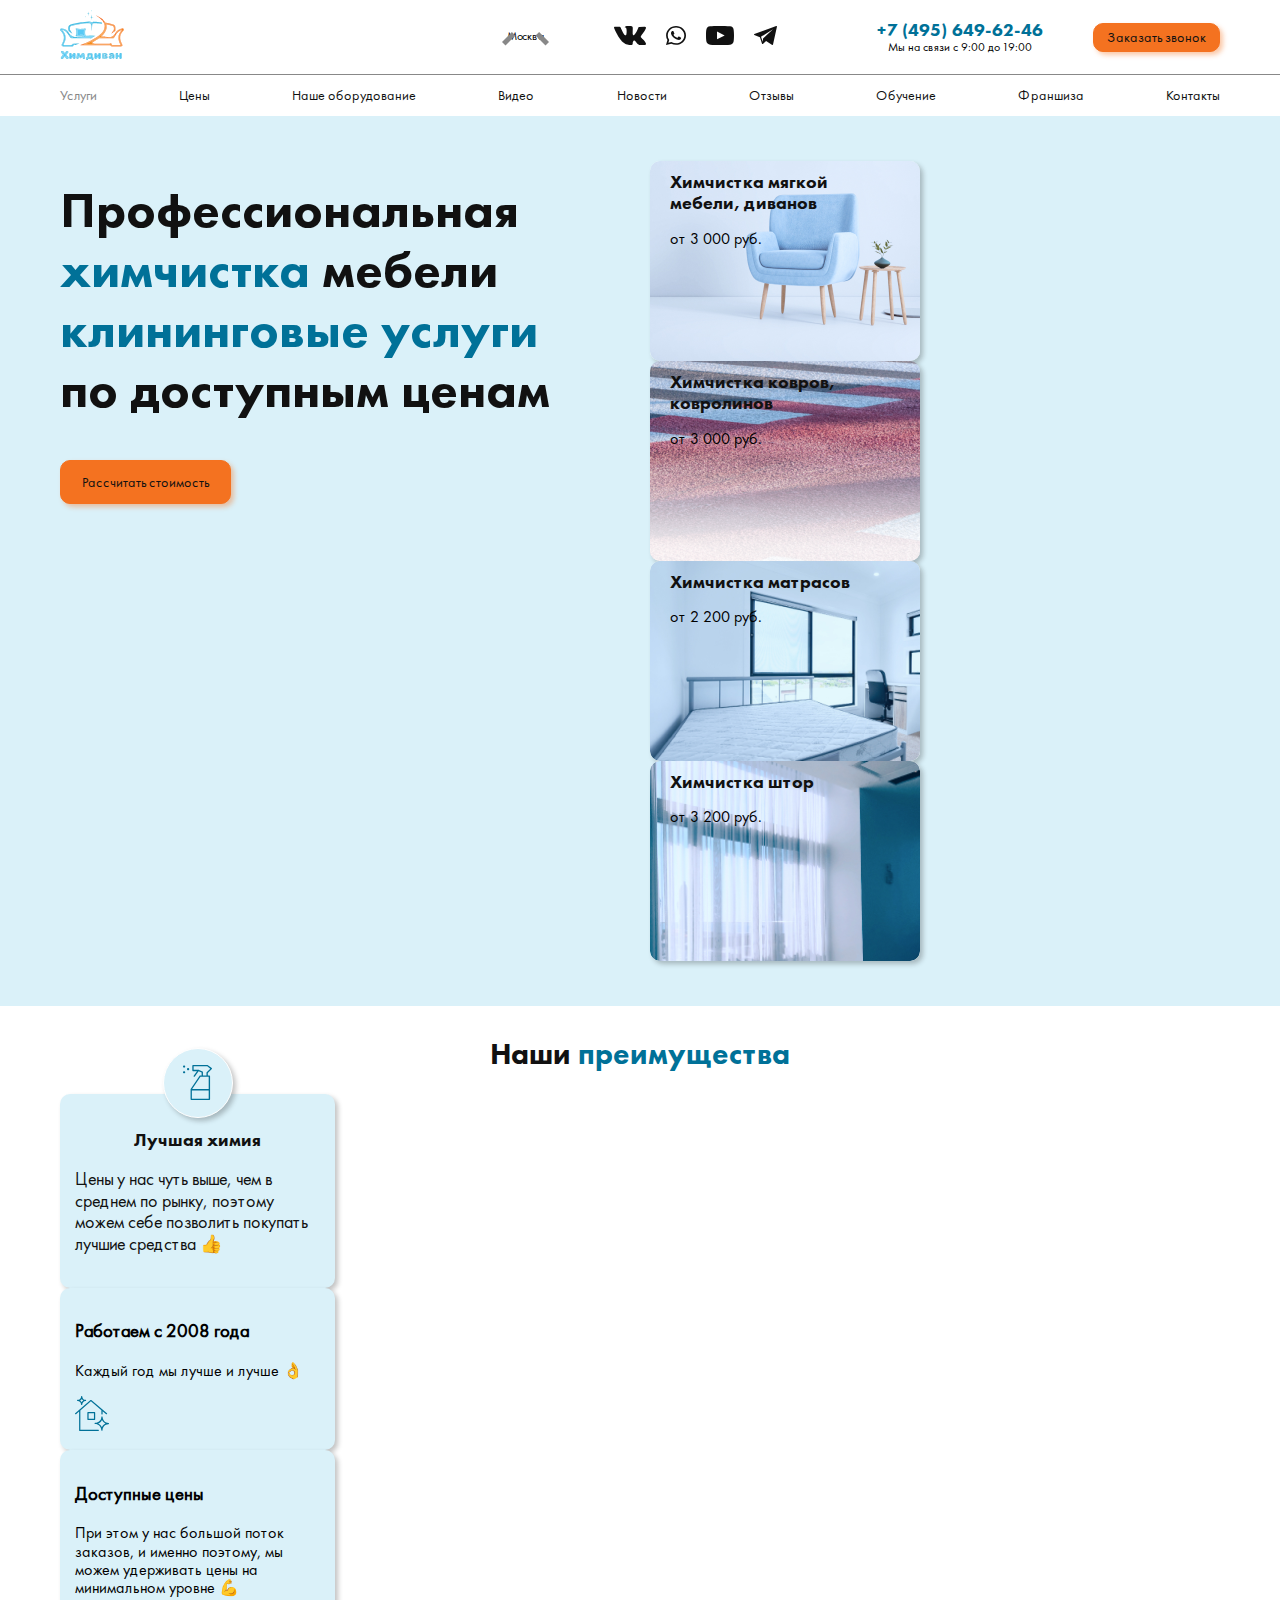
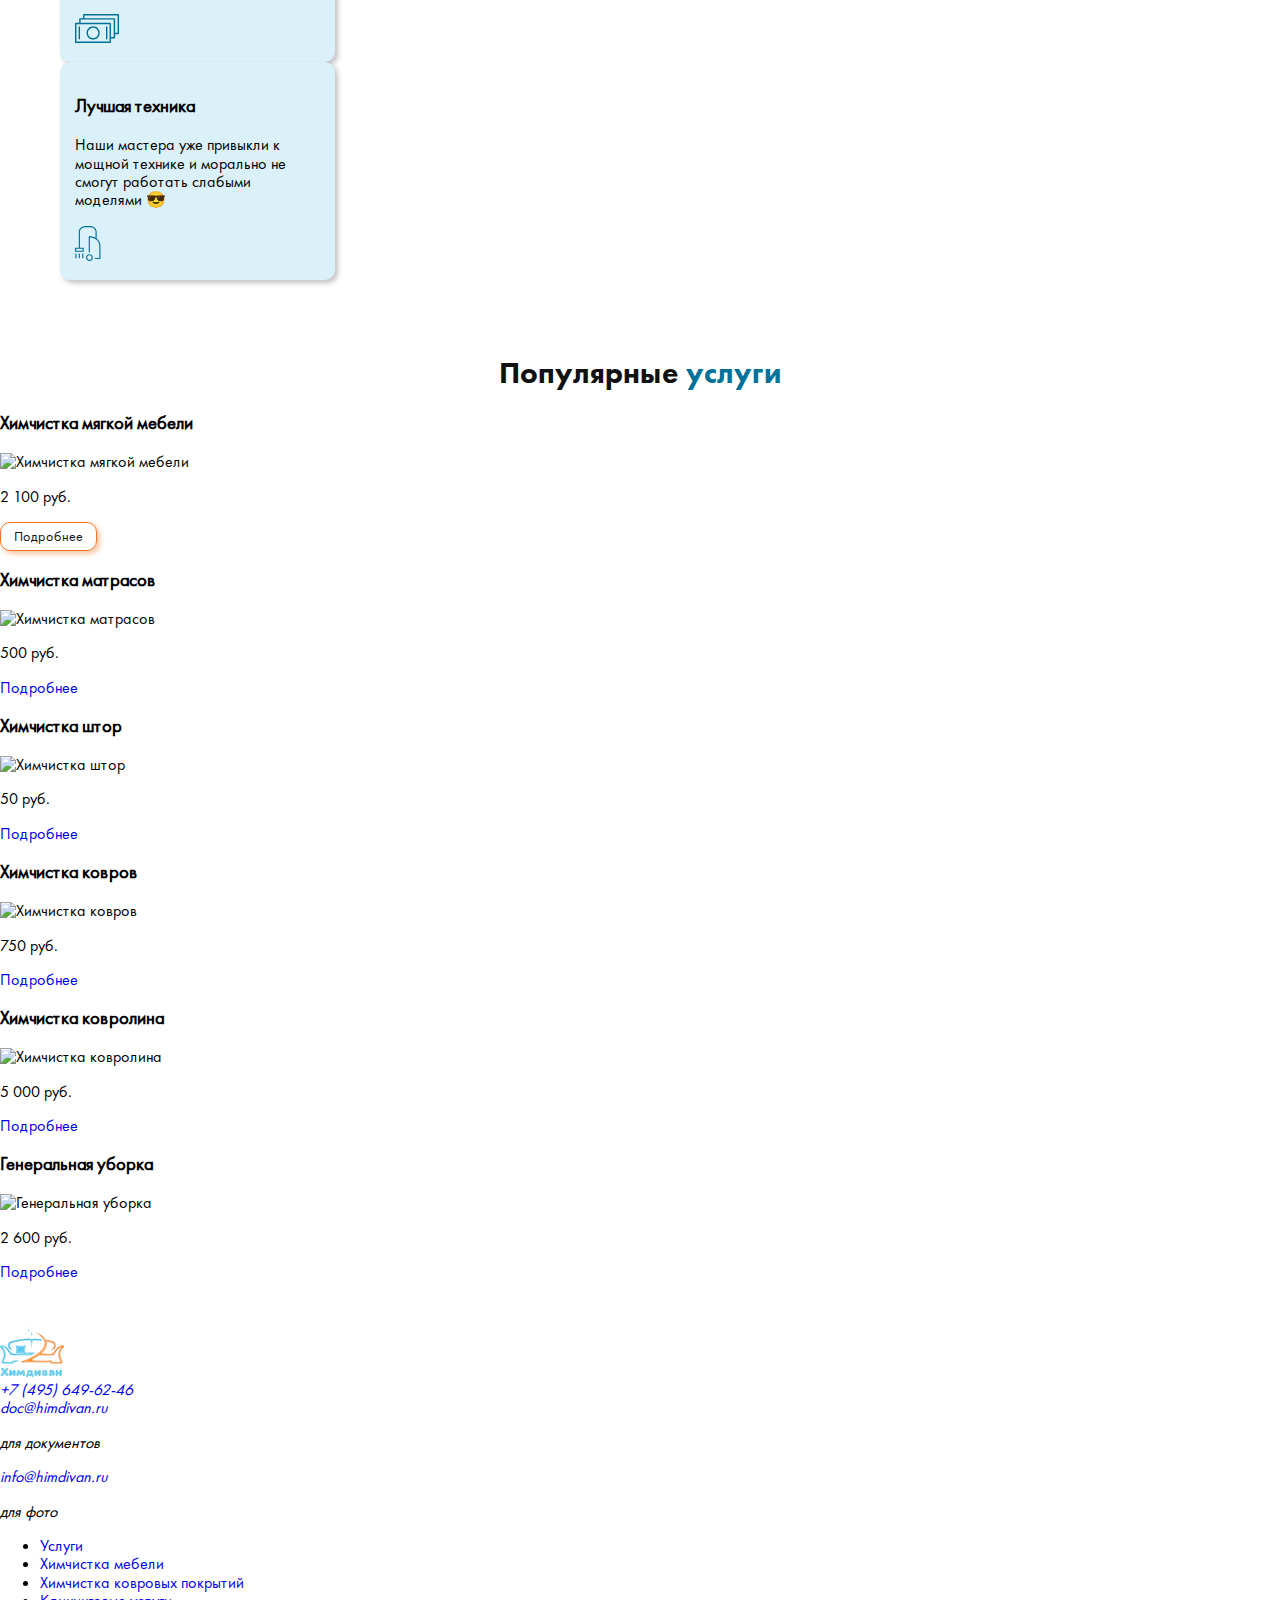
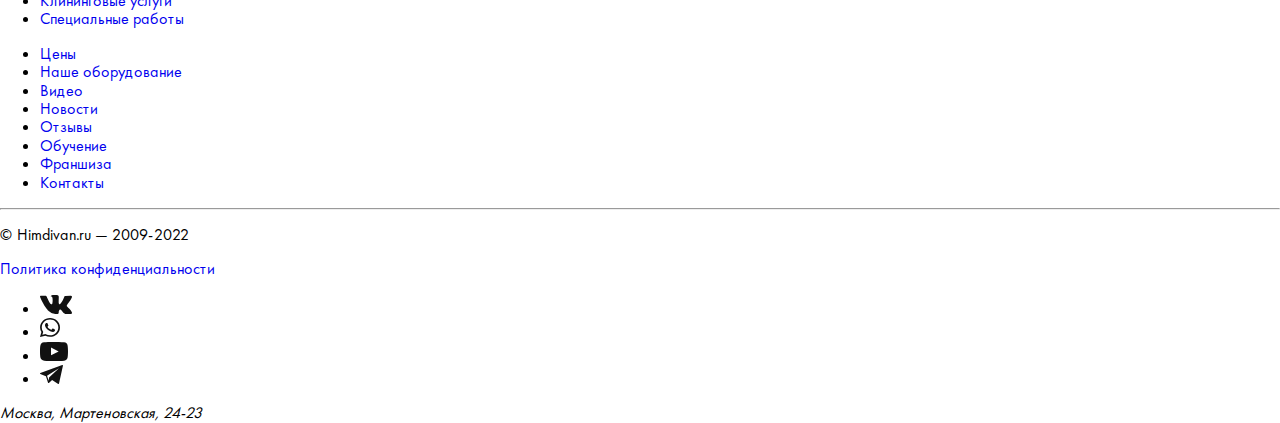
==== commit 36e8b446: "p" ====
--- a/index.html
+++ b/index.html
@@ -187,43 +187,53 @@
   <main>
     <section class="first-screen section">
       <div class="container">
-        <div>
-          <h1 class="first-screen__title h1">Профессиональная <span class="text-primary">химчистка</span> мебели
-            и&nbsp;<span class="text-primary">клининговые услуги</span> по доступным ценам</h1>
-          <a class="first-screen__btn btn btn_lg" href="#">Рассчитать стоимость</a>
+        <div class="row">
+          <div class="col">
+            <div>
+              <h1 class="first-screen__title h1">Профессиональная <span class="text-primary">химчистка</span> мебели
+                <span class="text-primary">клининговые услуги</span> по доступным ценам
+              </h1>
+              <a class="first-screen__btn btn btn_lg" href="#">Рассчитать стоимость</a>
+            </div>
+          </div>
+          <div class="col">
+            <div class="first-screen__cards">
+              <div>
+                <article class="service-card">
+                  <h3 class="service-card__title h3">Химчистка мягкой мебели, диванов</h3>
+                  <p class="service-card__price">от 3 000 руб.</p>
+                  <figure class="service-card__img">
+                    <img src="assets\img\nathan-oakley-ueJ2oJeEK-U-unsplash 1.jpg"
+                      alt="Химчистка мягкой мебели, диванов">
+                  </figure>
+                </article>
+                <article class="service-card">
+                  <h3 class="service-card__title h3">Химчистка ковров, ковролинов</h3>
+                  <p class="service-card__price">от 3 000 руб.</p>
+                  <figure class="service-card__img">
+                    <div class="service-card__overlay"></div>
+                    <img src="assets\img\Rectangle 14.jpg" alt="Химчистка ковров, ковролинов">
+                  </figure>
+                </article>
+                <article class="service-card">
+                  <h3 class="service-card__title h3">Химчистка матрасов</h3>
+                  <p class="service-card__price">от 2 200 руб.</p>
+                  <figure class="service-card__img">
+                    <img src="assets\img\Rectangle 15.jpg" alt="Химчистка матрасов">
+                  </figure>
+                </article>
+                <article class="service-card">
+                  <h3 class="service-card__title h3">Химчистка штор</h3>
+                  <p class="service-card__price">от 3 200 руб.</p>
+                  <figure class="service-card__img">
+                    <img src="assets\img\Rectangle 12.jpg" alt="Химчистка штор">
+                  </figure>
+                </article>
+              </div>
+            </div>
+          </div>
         </div>
-        <div>
-          <article class="service-card">
-            <h3 class="service-card__title h3">Химчистка мягкой мебели, диванов</h3>
-            <p class="service-card__price">от 3 000 руб.</p>
-            <figure class="service-card__img">
-              <img src="/assets/img/services-card/1.jpg" alt="Химчистка мягкой мебели, диванов">
-            </figure>
-          </article>
-          <article class="service-card">
-            <h3 class="service-card__title h3">Химчистка ковров, ковролинов</h3>
-            <p class="service-card__price">от 3 000 руб.</p>
-            <figure class="service-card__img">
-              <div class="service-card__overlay"></div>
-              <img src="/assets/img/services-card/2.jpg" alt="Химчистка ковров, ковролинов">
-            </figure>
-          </article>
-          <article class="service-card">
-            <h3 class="service-card__title h3">Химчистка матрасов</h3>
-            <p class="service-card__price">от 2 200 руб.</p>
-            <figure class="service-card__img">
-              <img src="/assets/img/services-card/3.jpg" alt="Химчистка матрасов">
-            </figure>
-          </article>
-          <article class="service-card">
-            <h3 class="service-card__title h3">Химчистка штор</h3>
-            <p class="service-card__price">от 3 200 руб.</p>
-            <figure class="service-card__img">
-              <img src="/assets/img/services-card/4.jpg" alt="Химчистка штор">
-            </figure>
-          </article>
-        </div>
-      </div>
+
     </section>
 
     <section class="benefits section">
--- a/css/style.css
+++ b/css/style.css
@@ -132,7 +132,22 @@
   margin: 0 auto;
 }
 
-.caret {
+.row {
+  display: grid;
+  grid-template-columns: 1fr 1fr;
+  column-gap: 20px;
+
+}
+
+.col {}
+
+.first-screen__cards {
+  display: grid;
+  grid-template-columns: repeat(2, 1fr);
+  gap: 20px;
+}
+
+.grid .caret {
   position: relative;
   display: block;
   width: 6.6px;
@@ -387,3 +402,9 @@
   border-radius: 50%;
   box-shadow: 3px 3px 5px rgba(17, 17, 17, 0.25);
 }
+
+.grid-container {
+  display: grid;
+}
+
+.grid-element {}
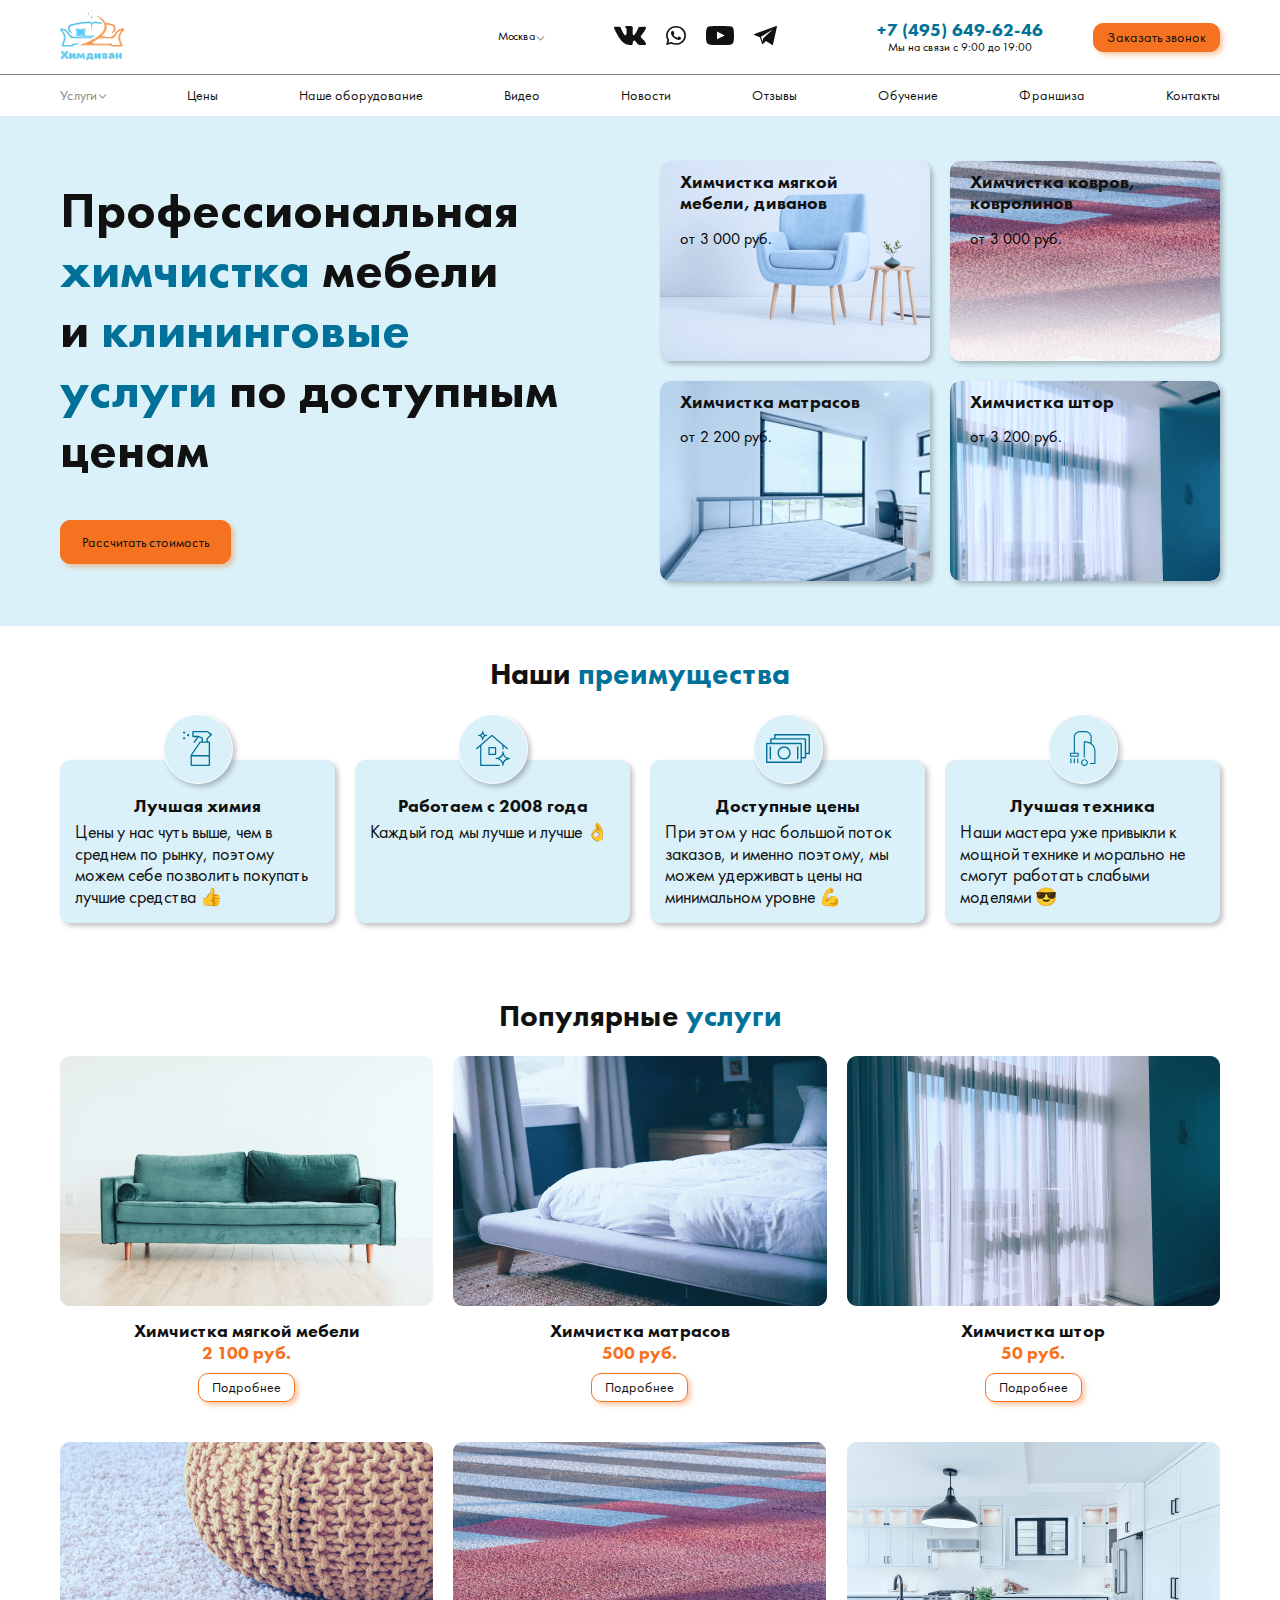
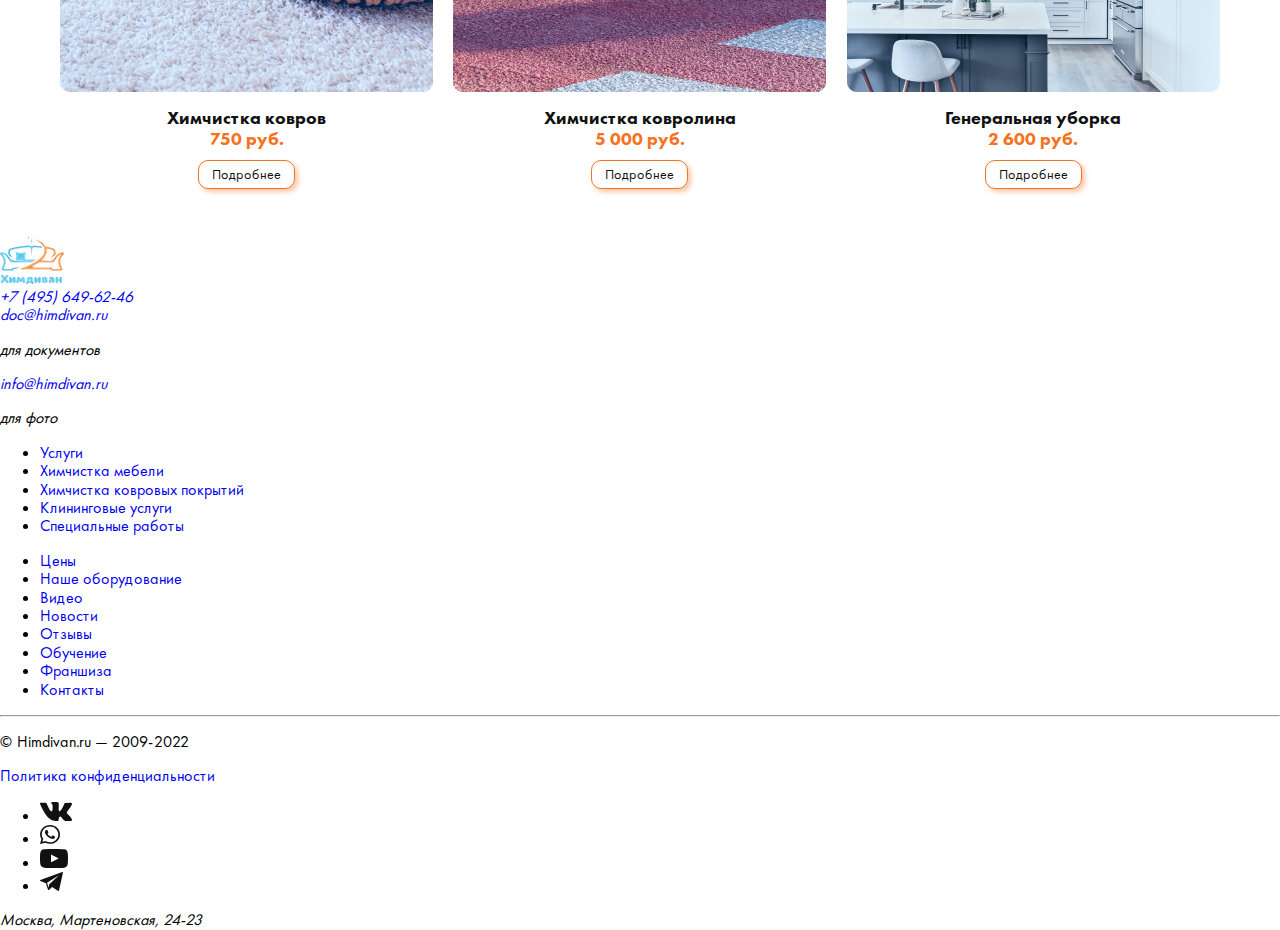
==== commit 1732b1b0: "сделал popular card" ====
--- a/index.html
+++ b/index.html
@@ -187,18 +187,15 @@
   <main>
     <section class="first-screen section">
       <div class="container">
-        <div class="row">
-          <div class="col">
-            <div>
+        <div>
+          <div class="row">
+            <div class="col">
               <h1 class="first-screen__title h1">Профессиональная <span class="text-primary">химчистка</span> мебели
-                <span class="text-primary">клининговые услуги</span> по доступным ценам
-              </h1>
+                и&nbsp;<span class="text-primary">клининговые услуги</span> по доступным ценам</h1>
               <a class="first-screen__btn btn btn_lg" href="#">Рассчитать стоимость</a>
             </div>
-          </div>
-          <div class="col">
-            <div class="first-screen__cards">
-              <div>
+            <div class="col">
+              <div class="first-screen__cards">
                 <article class="service-card">
                   <h3 class="service-card__title h3">Химчистка мягкой мебели, диванов</h3>
                   <p class="service-card__price">от 3 000 руб.</p>
@@ -233,13 +230,12 @@
             </div>
           </div>
         </div>
-
     </section>
 
     <section class="benefits section">
       <div class="container">
         <h2 class="section__title h2">Наши <span class="text-primary">преимущества</span></h2>
-        <div>
+        <div class="benefit__card">
           <article class="benefit-card">
             <h3 class="benefit-card__title h3">Лучшая химия</h3>
             <p class="benefit-card__text text">Цены у нас чуть выше, чем в среднем по рынку, поэтому можем себе
@@ -262,9 +258,9 @@
             </div>
           </article>
           <article class="benefit-card">
-            <h3>Работаем с 2008 года</h3>
-            <p>Каждый год мы лучше и лучше 👌</p>
-            <div>
+            <h3 class="benefit-card__title h3">Работаем с 2008 года</h3>
+            <p class="benefit-card__text text">Каждый год мы лучше и лучше 👌</p>
+            <div class="benefit-card__icon">
               <svg width="34" height="35" viewBox="0 0 34 35" fill="none" xmlns="http://www.w3.org/2000/svg">
                 <path
                   d="M23.2843 33.7647H5.35633V14.4118L15.9071 5.35299L26.3754 14.173C26.3754 14.173 26.3754 14.1936 26.3754 14.2059V17.9118C26.3754 18.0756 26.4405 18.2327 26.5565 18.3485C26.6724 18.4644 26.8296 18.5294 26.9936 18.5294C27.1576 18.5294 27.3148 18.4644 27.4307 18.3485C27.5467 18.2327 27.6118 18.0756 27.6118 17.9118V15.2106L31.1273 18.1753C31.2525 18.2812 31.4146 18.3332 31.5781 18.3197C31.7416 18.3061 31.893 18.2283 31.999 18.1033C32.105 17.9782 32.157 17.8162 32.1435 17.6529C32.13 17.4896 32.052 17.3383 31.9269 17.2324L16.3027 4.05593C16.1907 3.96024 16.0482 3.90765 15.9009 3.90765C15.7535 3.90765 15.611 3.96024 15.4991 4.05593L0.212847 17.1912C0.0882388 17.3004 0.012155 17.4546 0.00133428 17.6198C-0.00948644 17.7851 0.0458421 17.9479 0.155148 18.0724C0.264454 18.1969 0.418784 18.2729 0.584186 18.2837C0.749589 18.2945 0.912515 18.2392 1.03712 18.13L4.11992 15.4659V34.3823C4.11992 34.5462 4.18505 34.7033 4.30099 34.8191C4.41692 34.9349 4.57417 35 4.73813 35H23.2843C23.4483 35 23.6056 34.9349 23.7215 34.8191C23.8374 34.7033 23.9026 34.5462 23.9026 34.3823C23.9026 34.2185 23.8374 34.0614 23.7215 33.9456C23.6056 33.8298 23.4483 33.7647 23.2843 33.7647Z"
@@ -282,10 +278,11 @@
             </div>
           </article>
           <article class="benefit-card">
-            <h3>Доступные цены</h3>
-            <p>При этом у нас большой поток заказов, и именно поэтому, мы можем удерживать цены на минимальном уровне 💪
+            <h3 class="benefit-card__title h3">Доступные цены</h3>
+            <p class="benefit-card__text text">При этом у нас большой поток заказов, и именно поэтому, мы можем
+              удерживать цены на минимальном уровне 💪
             </p>
-            <div>
+            <div class="benefit-card__icon">
               <svg width="44" height="29" viewBox="0 0 44 29" fill="none" xmlns="http://www.w3.org/2000/svg">
                 <path
                   d="M18.1268 12.3266C14.5072 12.3266 11.5627 15.2683 11.5627 18.8842C11.5627 22.5001 14.5072 25.4419 18.1268 25.4419C21.7444 25.4419 24.6879 22.5001 24.6879 18.8842C24.6875 15.2683 21.7444 12.3266 18.1268 12.3266ZM18.1268 24.0216C15.2908 24.0216 12.984 21.7171 12.984 18.8842C12.984 16.0518 15.2913 13.7468 18.1268 13.7468C20.9608 13.7468 23.2666 16.0514 23.2666 18.8842C23.2662 21.7171 20.9608 24.0216 18.1268 24.0216Z"
@@ -303,9 +300,10 @@
             </div>
           </article>
           <article class="benefit-card">
-            <h3>Лучшая техника</h3>
-            <p>Наши мастера уже привыкли к мощной технике и морально не смогут работать слабыми моделями 😎</p>
-            <div>
+            <h3 class="benefit-card__title h3">Лучшая техника</h3>
+            <p class="benefit-card__text text">Наши мастера уже привыкли к мощной технике и морально не смогут работать
+              слабыми моделями 😎</p>
+            <div class="benefit-card__icon">
               <svg width="26" height="35" viewBox="0 0 26 35" fill="none" xmlns="http://www.w3.org/2000/svg">
                 <path
                   d="M21.6848 12.4707C21.6881 12.4352 21.6881 12.3996 21.6848 12.3641V5.80163C21.6848 2.60217 18.6109 0 14.837 0H10.6522C6.87827 0 3.80435 2.60217 3.80435 5.80163V21.6848H0.570657C0.41931 21.6848 0.274163 21.7449 0.167145 21.8519C0.0601266 21.9589 4.5483e-06 22.1041 4.5483e-06 22.2554V25.3217C-0.000352574 25.4112 0.0203254 25.4995 0.0603697 25.5795C0.100414 25.6595 0.158703 25.7289 0.230532 25.7822C0.302362 25.8356 0.38572 25.8712 0.473879 25.8864C0.562038 25.9016 0.652529 25.8958 0.738048 25.8696H8.17935C8.3307 25.8696 8.47585 25.8094 8.58286 25.7024C8.68988 25.5954 8.75 25.4503 8.75 25.2989V22.2554C8.75 22.1041 8.68988 21.9589 8.58286 21.8519C8.47585 21.7449 8.3307 21.6848 8.17935 21.6848H4.94566V5.80163C4.94566 3.22989 7.50598 1.1413 10.6522 1.1413H14.837C17.9832 1.1413 20.5435 3.22989 20.5435 5.80163V11.7516C18.609 10.738 16.4499 10.2289 14.2663 10.2717C14.115 10.2717 13.9698 10.3319 13.8628 10.4389C13.7558 10.5459 13.6957 10.691 13.6957 10.8424V26.0598C13.6957 26.2111 13.7558 26.3563 13.8628 26.4633C13.9698 26.5703 14.115 26.6304 14.2663 26.6304C14.4177 26.6304 14.5628 26.5703 14.6698 26.4633C14.7768 26.3563 14.837 26.2111 14.837 26.0598V11.413C20.6348 11.6261 24.3478 15.088 24.3478 20.3571V31.9565H20.3533C20.2019 31.9565 20.0568 32.0166 19.9498 32.1237C19.8427 32.2307 19.7826 32.3758 19.7826 32.5272C19.7826 32.6785 19.8427 32.8237 19.9498 32.9307C20.0568 33.0377 20.2019 33.0978 20.3533 33.0978H24.9185C25.0698 33.0978 25.215 33.0377 25.322 32.9307C25.429 32.8237 25.4891 32.6785 25.4891 32.5272V20.3533C25.4891 16.9978 24.0815 14.2435 21.6848 12.4707ZM7.6087 24.7283H1.14131V22.8261H7.6087V24.7283Z"
@@ -330,56 +328,59 @@
     </section>
 
     <section class="popular section">
-      <h2 class="section__title h2">Популярные <span class="text-primary">услуги</span></h2>
-      <div>
-        <article>
-          <h3>Химчистка мягкой мебели</h3>
-          <figure>
-            <img src="/assets/img/popular/1.jpg" alt="Химчистка мягкой мебели">
-          </figure>
-          <p>2 100 руб.</p>
-          <a class="btn btn_transparent" href="#">Подробнее</a>
-        </article>
-        <article>
-          <h3>Химчистка матрасов</h3>
-          <figure>
-            <img src="/assets/img/popular/2.jpg" alt="Химчистка матрасов">
-          </figure>
-          <p>500 руб.</p>
-          <a href="#">Подробнее</a>
-        </article>
-        <article>
-          <h3>Химчистка штор</h3>
-          <figure>
-            <img src="/assets/img/popular/3.jpg" alt="Химчистка штор">
-          </figure>
-          <p>50 руб.</p>
-          <a href="#">Подробнее</a>
-        </article>
-        <article>
-          <h3>Химчистка ковров</h3>
-          <figure>
-            <img src="/assets/img/popular/4.jpg" alt="Химчистка ковров">
-          </figure>
-          <p>750 руб.</p>
-          <a href="#">Подробнее</a>
-        </article>
-        <article>
-          <h3>Химчистка ковролина</h3>
-          <figure>
-            <img src="/assets/img/popular/5.jpg" alt="Химчистка ковролина">
-          </figure>
-          <p>5 000 руб.</p>
-          <a href="#">Подробнее</a>
-        </article>
-        <article>
-          <h3>Генеральная уборка</h3>
-          <figure>
-            <img src="/assets/img/popular/6.jpg" alt="Генеральная уборка">
-          </figure>
-          <p>2 600 руб.</p>
-          <a href="#">Подробнее</a>
-        </article>
+      <div class="container">
+        <h2 class="section__title h2">Популярные <span class="text-primary">услуги</span></h2>
+        <div class="popular__cards">
+
+          <article class="popular-card">
+            <h3 class="popular-card__title h3">Химчистка мягкой мебели</h3>
+            <figure class="popular-card__img">
+              <img src="assets\img\услуги 1.jpg" alt="Химчистка мягкой мебели">
+            </figure>
+            <p class="popular-card__price">2 100 руб.</p>
+            <a class="btn btn_transparent popular-card__more" href="#">Подробнее</a>
+          </article>
+          <article class="popular-card">
+            <h3 class="popular-card__title h3">Химчистка матрасов</h3>
+            <figure class="popular-card__img">
+              <img src="assets\img\услуги 2.jpg" alt="Химчистка матрасов">
+            </figure>
+            <p class="popular-card__price">500 руб.</p>
+            <a class="btn btn_transparent popular-card__more" href="#">Подробнее</a>
+          </article>
+          <article class="popular-card">
+            <h3 class="popular-card__title h3">Химчистка штор</h3>
+            <figure class="popular-card__img">
+              <img src="assets\img\услуги 3.jpg" alt="Химчистка штор">
+            </figure>
+            <p class="popular-card__price">50 руб.</p>
+            <a class="btn btn_transparent popular-card__more" href="#">Подробнее</a>
+          </article>
+          <article class="popular-card">
+            <h3 class="popular-card__title h3">Химчистка ковров</h3>
+            <figure class="popular-card__img">
+              <img src="assets\img\услуги 4.jpg" alt="Химчистка ковров">
+            </figure>
+            <p class="popular-card__price">750 руб.</p>
+            <a class="btn btn_transparent popular-card__more" href="#">Подробнее</a>
+          </article>
+          <article class="popular-card">
+            <h3 class="popular-card__title h3">Химчистка ковролина</h3>
+            <figure class="popular-card__img">
+              <img src="assets\img\услуги 5.jpg" alt="Химчистка ковролина">
+            </figure>
+            <p class="popular-card__price">5 000 руб.</p>
+            <a class="btn btn_transparent popular-card__more" href="#">Подробнее</a>
+          </article>
+          <article class="popular-card">
+            <h3 class="popular-card__title h3">Генеральная уборка</h3>
+            <figure class="popular-card__img">
+              <img src="assets\img\услуги 6.jpg" alt="Генеральная уборка">
+            </figure>
+            <p class="popular-card__price">2 600 руб.</p>
+            <a class="btn btn_transparent popular-card__more" href="#">Подробнее</a>
+          </article>
+        </div>
       </div>
     </section>
   </main>
--- a/css/style.css
+++ b/css/style.css
@@ -132,22 +132,7 @@
   margin: 0 auto;
 }
 
-.row {
-  display: grid;
-  grid-template-columns: 1fr 1fr;
-  column-gap: 20px;
-
-}
-
-.col {}
-
-.first-screen__cards {
-  display: grid;
-  grid-template-columns: repeat(2, 1fr);
-  gap: 20px;
-}
-
-.grid .caret {
+.caret {
   position: relative;
   display: block;
   width: 6.6px;
@@ -156,6 +141,24 @@
   margin-top: -2px;
 }
 
+.row {
+  display: grid;
+  grid-template-columns: 1fr 1fr;
+  column-gap: 40px;
+}
+
+.col {}
+
+.caret {
+  position: relative;
+  display: block;
+  width: 6.6px;
+  height: 1px;
+  margin-left: 2px;
+  margin-top: -2px;
+}
+
+
 .caret::before,
 .caret::after {
   content: '';
@@ -325,6 +328,12 @@
   width: 100%;
   margin-top: 19px;
   margin-bottom: 40px;
+}
+
+.first-screen__cards {
+  display: grid;
+  grid-template-columns: repeat(2, 1fr);
+  gap: 20px;
 }
 
 .service-card {
@@ -403,8 +412,54 @@
   box-shadow: 3px 3px 5px rgba(17, 17, 17, 0.25);
 }
 
-.grid-container {
+.benefit__card {
+  display: flex;
+  justify-content: space-between;
+  padding-top: 46px;
+
+}
+
+.benefit-card__text {
+  margin-top: 5px;
+  margin-bottom: 0;
+}
+
+.popular__cards {
   display: grid;
-}
-
-.grid-element {}
+  grid-template-columns: 1fr 1fr 1fr;
+  column-gap: 20px;
+  row-gap: 40px;
+}
+
+
+
+.popular-card {
+  display: flex;
+  flex-direction: column;
+  align-items: center;
+}
+
+.popular-card__title {
+  order: 2;
+}
+
+.popular-card__img {
+  order: 1;
+  margin-bottom: 10px;
+
+}
+
+
+.popular-card__more {
+  order: 4;
+}
+
+.popular-card__price {
+  order: 3;
+  margin-top: 0;
+  margin-bottom: 10px;
+  color: var(--ui-color);
+  font-family: 'Futura PT Heavy', Arial, sans-serif;
+  font-size: 1.125rem;
+  line-height: 120%;
+}
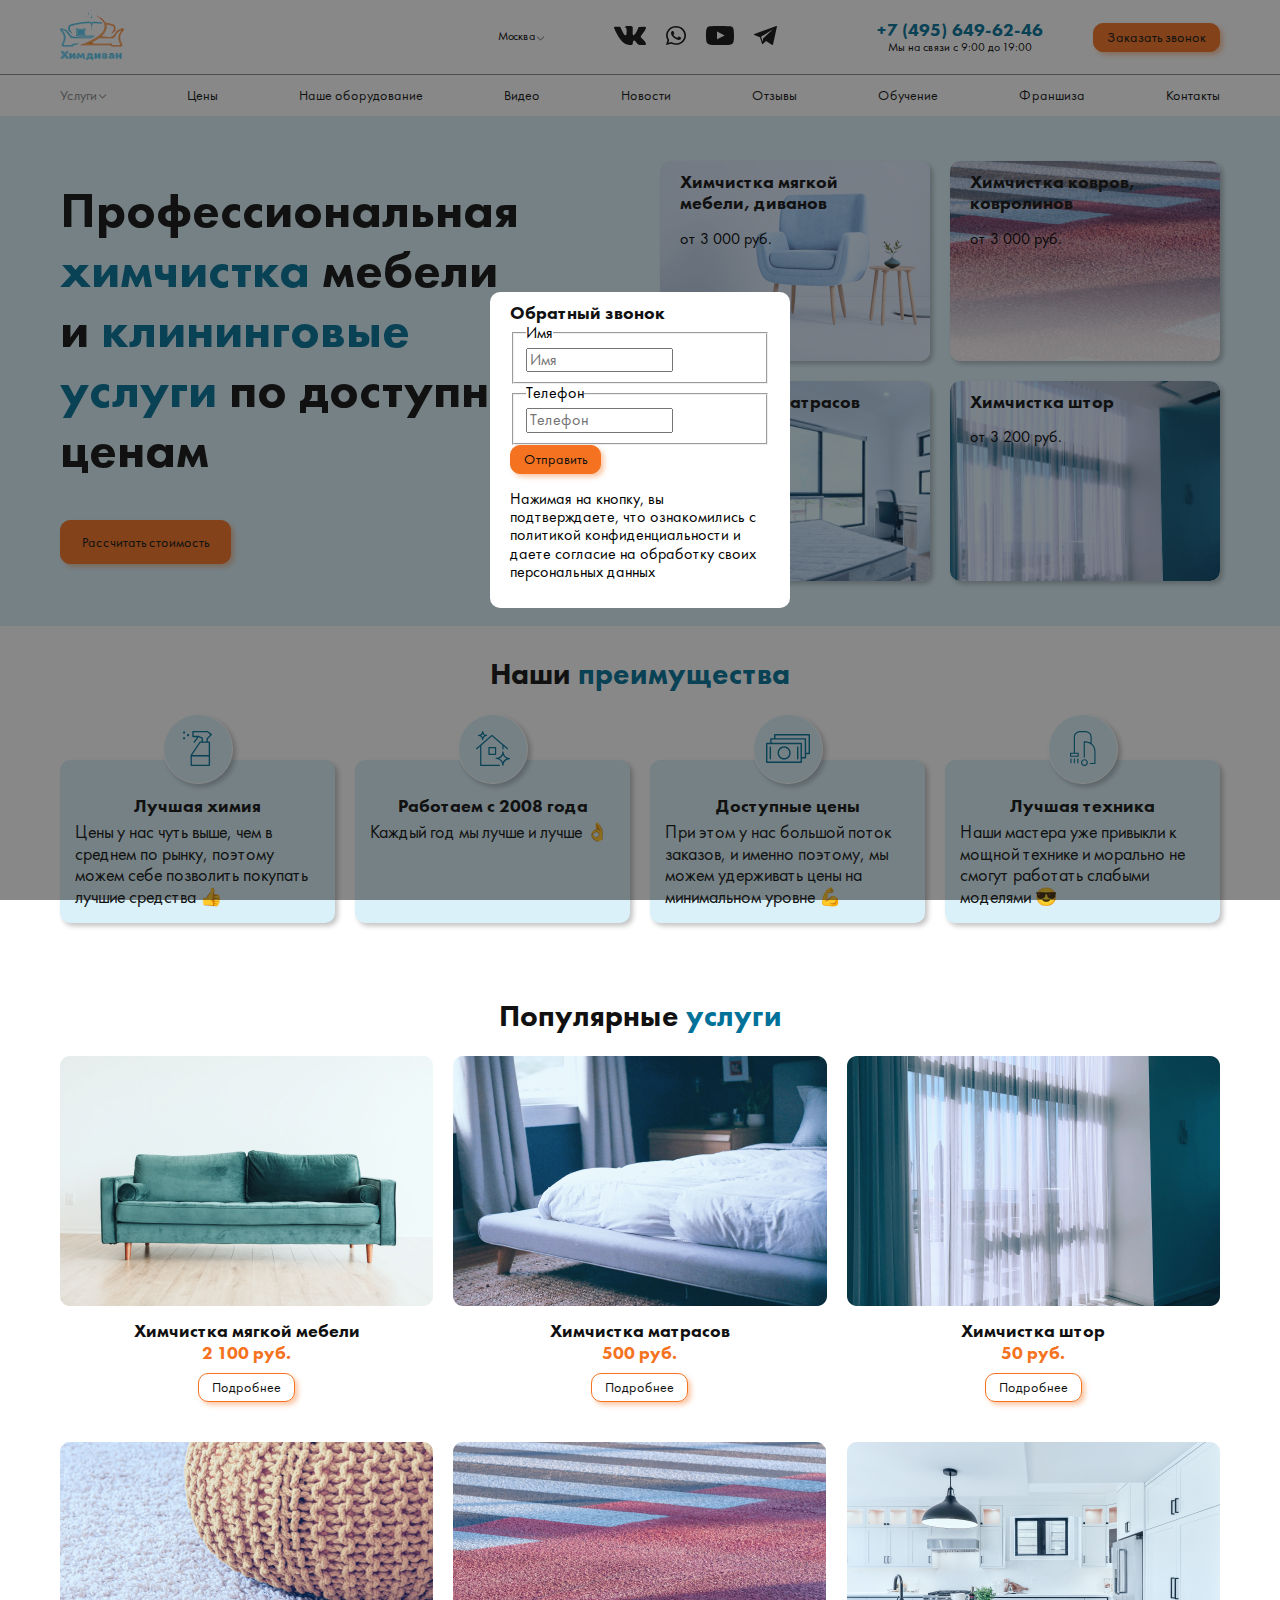
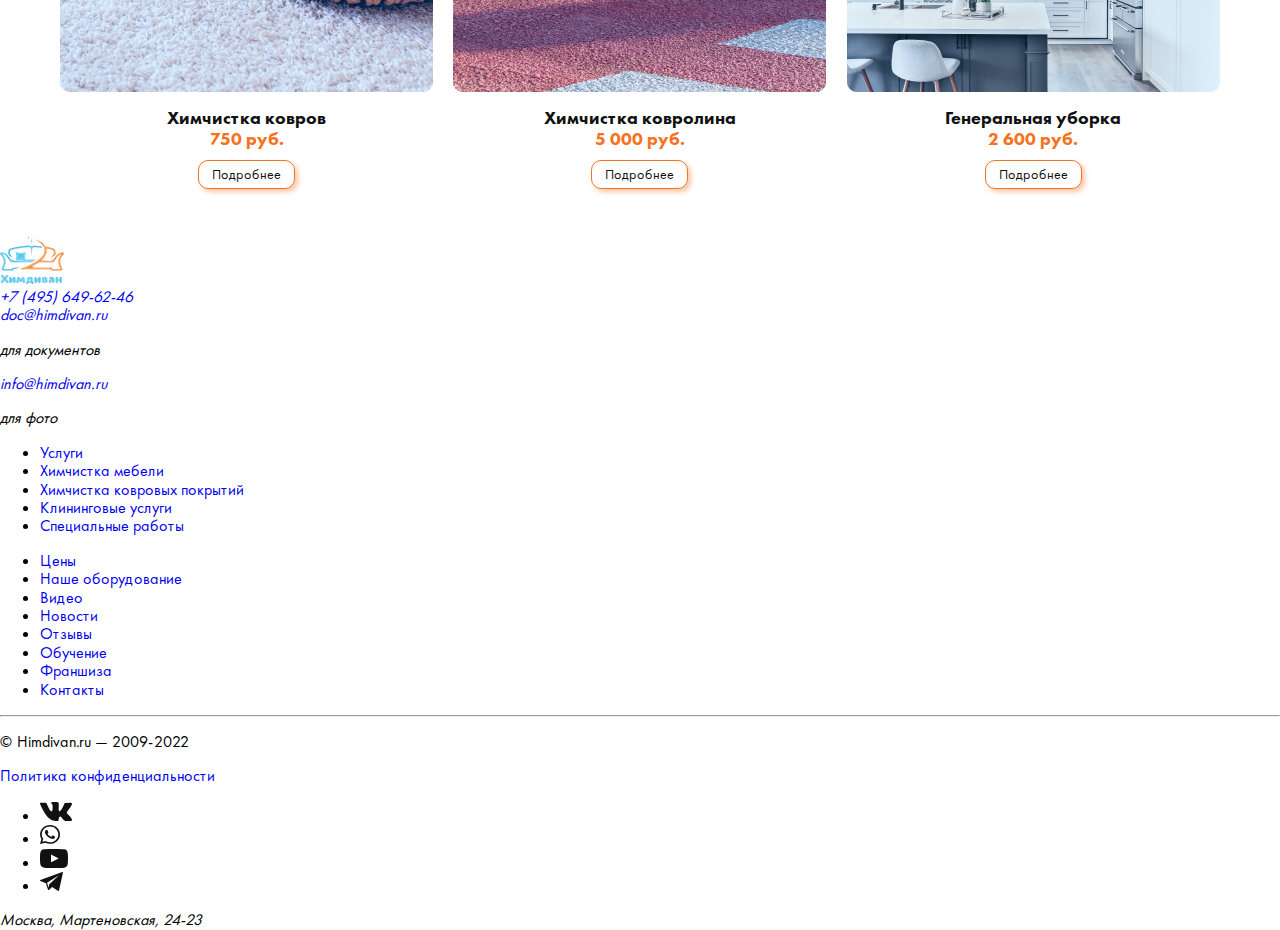
==== commit 777b07d3: "p" ====
--- a/index.html
+++ b/index.html
@@ -384,6 +384,8 @@
       </div>
     </section>
   </main>
+
+
 
   <footer>
     <a href="/">
@@ -465,6 +467,33 @@
     </ul>
     <address>Москва, Мартеновская, 24-23</address>
   </footer>
+
+  <div class="dialog">
+    <div class="dialog__overlay"></div>
+    <div class="dialog__content">
+      <button class="dialog__close ">
+        <span></span>
+      </button>
+      <h3 class="dialog__title h3">Обратный звонок</h3>
+      <form class="form" action="">
+        <fieldset class="form__group">
+          <legend class="form__legend">Имя</legend>
+          <input class="form__input" type="text" name="name" placeholder="Имя">
+        </fieldset>
+
+        <fieldset class="form__group">
+          <legend class="form__legend">Телефон</legend>
+          <input class="form__input" type="tel" name="phone" placeholder="Телефон">
+        </fieldset>
+        <button class="form__submit btn" type="submit">Отправить</button>
+        <p class="form__caption">Нажимая на кнопку, вы подтверждаете, что ознакомились с политикой конфиденциальности
+          и
+          даете согласие на обработку своих персональных данных</p>
+      </form>
+
+    </div>
+  </div>
+
 </body>
 
 </html>
--- a/css/style.css
+++ b/css/style.css
@@ -463,3 +463,103 @@
   font-size: 1.125rem;
   line-height: 120%;
 }
+
+
+.dialog {
+  position: fixed;
+  left: 0;
+  height: 100vh;
+  top: 0;
+  width: 100vw;
+  z-index: 100;
+  display: flex;
+  align-items: center;
+  justify-content: center;
+}
+
+.dialog__overlay {
+  position: absolute;
+  width: 100%;
+  height: 100%;
+  top: 0;
+  left: 0;
+  background-color: rgba(17, 17, 17, 0.5);
+}
+
+.dialog__close {
+  position: absolute;
+  bottom: 100%;
+  left: 100%;
+  display: inline-block;
+  background-color: transparent;
+  border: 0;
+  outline: 0;
+  width: 22px;
+  height: 22px;
+  justify-content: center;
+  align-items: center;
+  padding: 0;
+  cursor: pointer;
+}
+
+.dialog__content {
+  position: relative;
+  width: 300px;
+  background-color: var(--bg-color);
+  border-radius: 10px;
+  padding: 10px 20px;
+}
+
+.dialog__title {}
+
+.form {}
+
+.form__group {}
+
+.form__legend {}
+
+.form__input {}
+
+.form__submit {}
+
+.form__caption {}
+
+.dialog__close span {
+  position: relative;
+  width: 30px;
+  height: 1px;
+}
+
+.dialog__close span ::before,
+.dialog__close span ::after {
+  position: absolute;
+  top: 0;
+  left: 0;
+  width: 100%;
+  height: 100%;
+  background-color: var(--bg-color);
+  content: '';
+  transform-origin: center center;
+
+}
+
+.dialog__close span ::before {
+  transform: rotate(45deg);
+  -webkit-transform: rotate(45deg);
+  -moz-transform: rotate(45deg);
+  -ms-transform: rotate(45deg);
+  -o-transform: rotate(45deg);
+}
+
+.dialog__close span ::after {
+  transform: rotate(-45deg);
+  -webkit-transform: rotate(-45deg);
+  -moz-transform: rotate(-45deg);
+  -ms-transform: rotate(-45deg);
+  -o-transform: rotate(-45deg);
+}
+
+.dialog__close :hover span ::before,
+.dialog__close :hover span ::after {
+  background-color: var(--primary-color);
+}
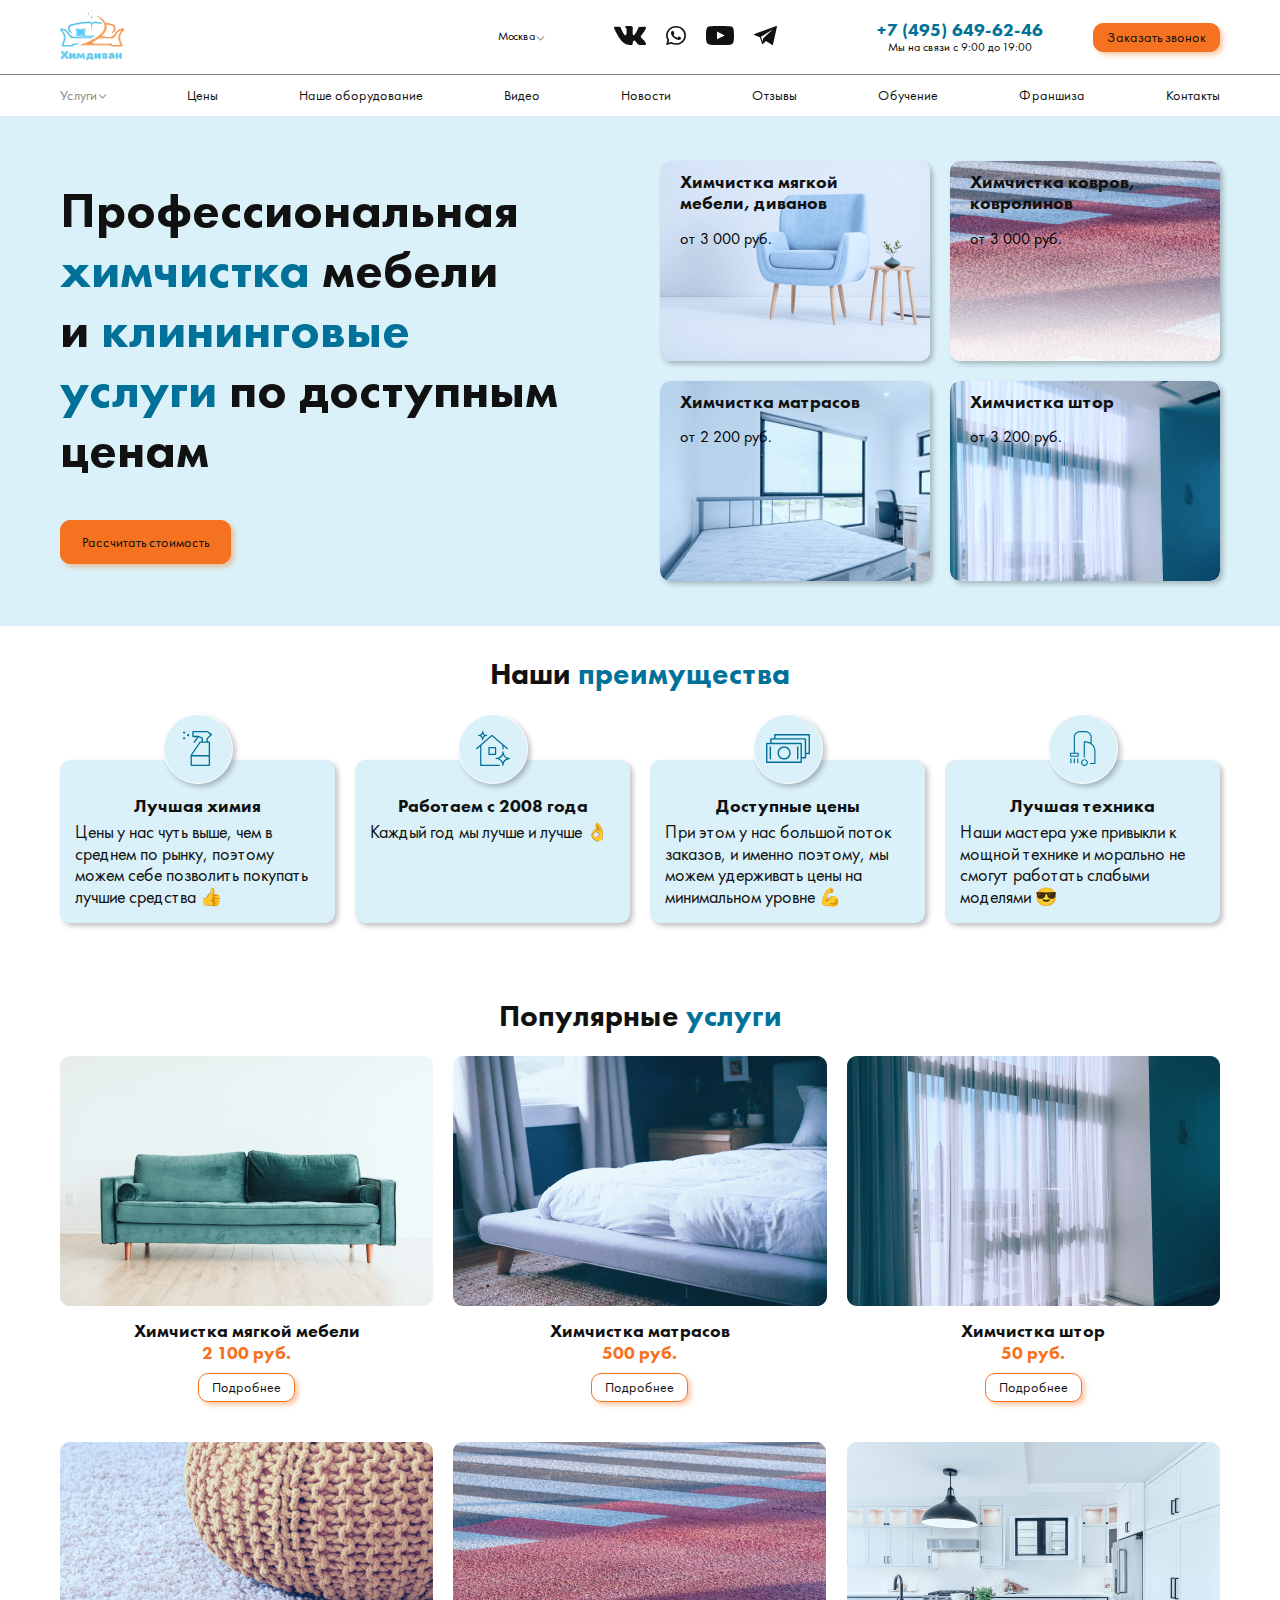
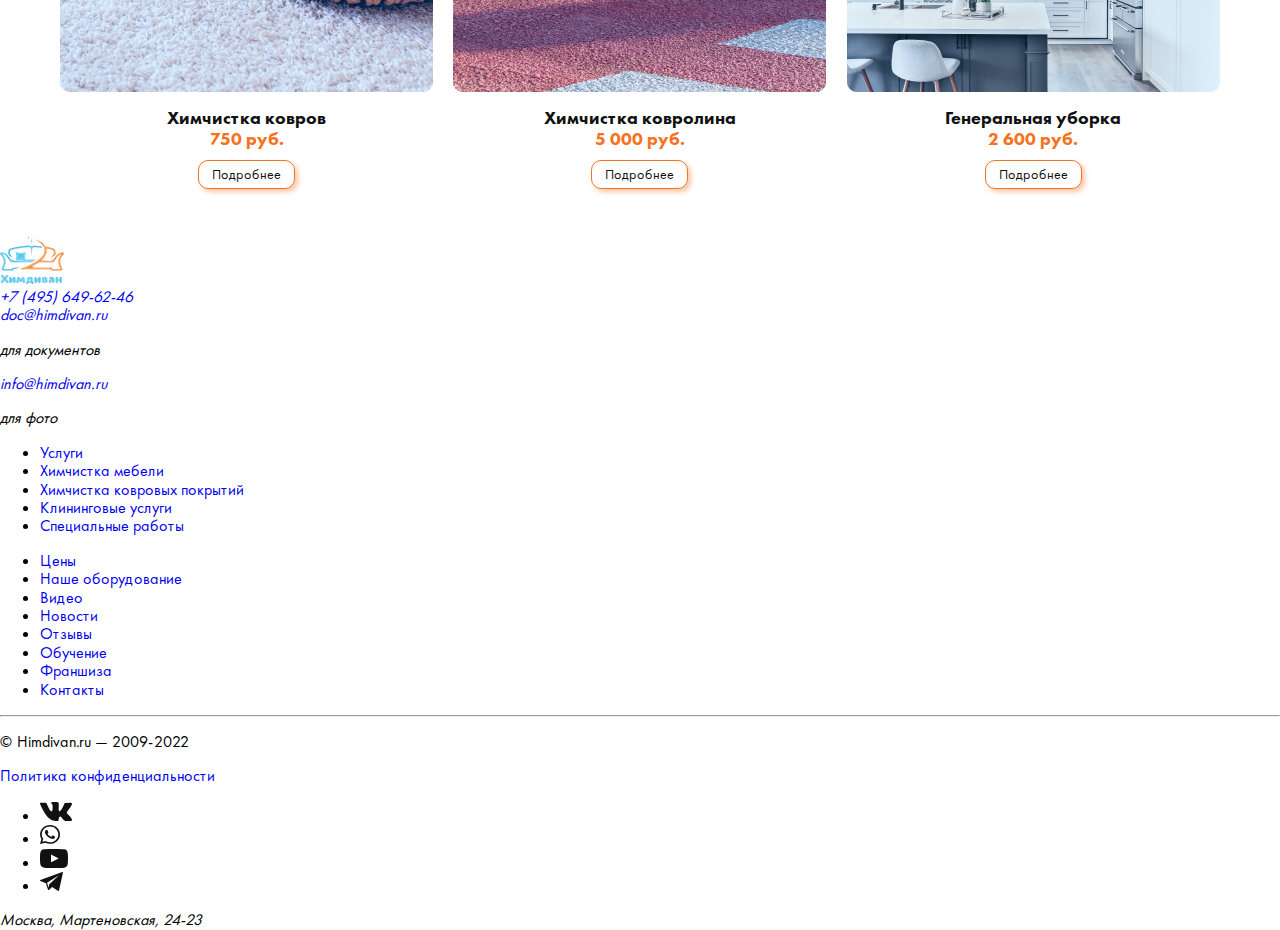
==== commit 5e8f59eb: "p" ====
--- a/index.html
+++ b/index.html
@@ -15,6 +15,7 @@
 </head>
 
 <body>
+
 
   <header class="header" id="header">
     <div class="container">
@@ -72,7 +73,7 @@
             Мы на связи с <time datetime="09:00">9:00</time> до <time datetime="19:00">19:00</time>
           </p>
         </div>
-        <button class="header__call btn" type="button">Заказать звонок</button>
+        <button class="header__call btn" type="button" id="call-request">Заказать звонок</button>
       </div>
     </div>
     <div class="header__divider"></div>
@@ -187,55 +188,53 @@
   <main>
     <section class="first-screen section">
       <div class="container">
-        <div>
-          <div class="row">
-            <div class="col">
-              <h1 class="first-screen__title h1">Профессиональная <span class="text-primary">химчистка</span> мебели
-                и&nbsp;<span class="text-primary">клининговые услуги</span> по доступным ценам</h1>
-              <a class="first-screen__btn btn btn_lg" href="#">Рассчитать стоимость</a>
-            </div>
-            <div class="col">
-              <div class="first-screen__cards">
-                <article class="service-card">
-                  <h3 class="service-card__title h3">Химчистка мягкой мебели, диванов</h3>
-                  <p class="service-card__price">от 3 000 руб.</p>
-                  <figure class="service-card__img">
-                    <img src="assets\img\nathan-oakley-ueJ2oJeEK-U-unsplash 1.jpg"
-                      alt="Химчистка мягкой мебели, диванов">
-                  </figure>
-                </article>
-                <article class="service-card">
-                  <h3 class="service-card__title h3">Химчистка ковров, ковролинов</h3>
-                  <p class="service-card__price">от 3 000 руб.</p>
-                  <figure class="service-card__img">
-                    <div class="service-card__overlay"></div>
-                    <img src="assets\img\Rectangle 14.jpg" alt="Химчистка ковров, ковролинов">
-                  </figure>
-                </article>
-                <article class="service-card">
-                  <h3 class="service-card__title h3">Химчистка матрасов</h3>
-                  <p class="service-card__price">от 2 200 руб.</p>
-                  <figure class="service-card__img">
-                    <img src="assets\img\Rectangle 15.jpg" alt="Химчистка матрасов">
-                  </figure>
-                </article>
-                <article class="service-card">
-                  <h3 class="service-card__title h3">Химчистка штор</h3>
-                  <p class="service-card__price">от 3 200 руб.</p>
-                  <figure class="service-card__img">
-                    <img src="assets\img\Rectangle 12.jpg" alt="Химчистка штор">
-                  </figure>
-                </article>
-              </div>
+        <div class="row">
+          <div class="col">
+            <h1 class="first-screen__title h1">Профессиональная <span class="text-primary">химчистка</span> мебели
+              и&nbsp;<span class="text-primary">клининговые услуги</span> по доступным ценам</h1>
+            <a class="first-screen__btn btn btn_lg" href="#">Рассчитать стоимость</a>
+          </div>
+          <div class="col">
+            <div class="first-screen__cards">
+              <article class="service-card">
+                <h3 class="service-card__title h3">Химчистка мягкой мебели, диванов</h3>
+                <p class="service-card__price">от 3 000 руб.</p>
+                <figure class="service-card__img">
+                  <img src="assets\img\nathan-oakley-ueJ2oJeEK-U-unsplash 1.jpg" alt="Химчистка мягкой мебели, диванов">
+                </figure>
+              </article>
+              <article class="service-card">
+                <h3 class="service-card__title h3">Химчистка ковров, ковролинов</h3>
+                <p class="service-card__price">от 3 000 руб.</p>
+                <figure class="service-card__img">
+                  <div class="service-card__overlay"></div>
+                  <img src="assets\img\Rectangle 14.jpg" alt="Химчистка ковров, ковролинов">
+                </figure>
+              </article>
+              <article class="service-card">
+                <h3 class="service-card__title h3">Химчистка матрасов</h3>
+                <p class="service-card__price">от 2 200 руб.</p>
+                <figure class="service-card__img">
+                  <img src="assets\img\Rectangle 15.jpg" alt="Химчистка матрасов">
+                </figure>
+              </article>
+              <article class="service-card">
+                <h3 class="service-card__title h3">Химчистка штор</h3>
+                <p class="service-card__price">от 3 200 руб.</p>
+                <figure class="service-card__img">
+                  <img src="assets\img\Rectangle 12.jpg" alt="Химчистка штор">
+                </figure>
+              </article>
             </div>
           </div>
         </div>
+      </div>
     </section>
 
     <section class="benefits section">
       <div class="container">
         <h2 class="section__title h2">Наши <span class="text-primary">преимущества</span></h2>
-        <div class="benefit__card">
+        <div class="benefits__cards">
           <article class="benefit-card">
             <h3 class="benefit-card__title h3">Лучшая химия</h3>
             <p class="benefit-card__text text">Цены у нас чуть выше, чем в среднем по рынку, поэтому можем себе
@@ -280,8 +279,7 @@
           <article class="benefit-card">
             <h3 class="benefit-card__title h3">Доступные цены</h3>
             <p class="benefit-card__text text">При этом у нас большой поток заказов, и именно поэтому, мы можем
-              удерживать цены на минимальном уровне 💪
-            </p>
+              удерживать цены на минимальном уровне 💪</p>
             <div class="benefit-card__icon">
               <svg width="44" height="29" viewBox="0 0 44 29" fill="none" xmlns="http://www.w3.org/2000/svg">
                 <path
@@ -334,58 +332,56 @@
 
           <article class="popular-card">
             <h3 class="popular-card__title h3">Химчистка мягкой мебели</h3>
-            <figure class="popular-card__img">
+            <figure class="popular-card__image">
               <img src="assets\img\услуги 1.jpg" alt="Химчистка мягкой мебели">
             </figure>
             <p class="popular-card__price">2 100 руб.</p>
-            <a class="btn btn_transparent popular-card__more" href="#">Подробнее</a>
+            <a class="popular-card__more btn btn_transparent" href="#">Подробнее</a>
           </article>
           <article class="popular-card">
             <h3 class="popular-card__title h3">Химчистка матрасов</h3>
-            <figure class="popular-card__img">
+            <figure class="popular-card__image">
               <img src="assets\img\услуги 2.jpg" alt="Химчистка матрасов">
             </figure>
             <p class="popular-card__price">500 руб.</p>
-            <a class="btn btn_transparent popular-card__more" href="#">Подробнее</a>
+            <a class="popular-card__more btn btn_transparent" href="#">Подробнее</a>
           </article>
           <article class="popular-card">
             <h3 class="popular-card__title h3">Химчистка штор</h3>
-            <figure class="popular-card__img">
+            <figure class="popular-card__image">
               <img src="assets\img\услуги 3.jpg" alt="Химчистка штор">
             </figure>
             <p class="popular-card__price">50 руб.</p>
-            <a class="btn btn_transparent popular-card__more" href="#">Подробнее</a>
+            <a class="popular-card__more btn btn_transparent" href="#">Подробнее</a>
           </article>
           <article class="popular-card">
             <h3 class="popular-card__title h3">Химчистка ковров</h3>
-            <figure class="popular-card__img">
+            <figure class="popular-card__image">
               <img src="assets\img\услуги 4.jpg" alt="Химчистка ковров">
             </figure>
             <p class="popular-card__price">750 руб.</p>
-            <a class="btn btn_transparent popular-card__more" href="#">Подробнее</a>
+            <a class="popular-card__more btn btn_transparent" href="#">Подробнее</a>
           </article>
           <article class="popular-card">
             <h3 class="popular-card__title h3">Химчистка ковролина</h3>
-            <figure class="popular-card__img">
+            <figure class="popular-card__image">
               <img src="assets\img\услуги 5.jpg" alt="Химчистка ковролина">
             </figure>
             <p class="popular-card__price">5 000 руб.</p>
-            <a class="btn btn_transparent popular-card__more" href="#">Подробнее</a>
+            <a class="popular-card__more btn btn_transparent" href="#">Подробнее</a>
           </article>
           <article class="popular-card">
             <h3 class="popular-card__title h3">Генеральная уборка</h3>
-            <figure class="popular-card__img">
+            <figure class="popular-card__image">
               <img src="assets\img\услуги 6.jpg" alt="Генеральная уборка">
             </figure>
             <p class="popular-card__price">2 600 руб.</p>
-            <a class="btn btn_transparent popular-card__more" href="#">Подробнее</a>
+            <a class="popular-card__more btn btn_transparent" href="#">Подробнее</a>
           </article>
         </div>
       </div>
     </section>
   </main>
-
-
 
   <footer>
     <a href="/">
@@ -468,32 +464,49 @@
     <address>Москва, Мартеновская, 24-23</address>
   </footer>
 
-  <div class="dialog">
-    <div class="dialog__overlay"></div>
+  <div class="dialog" id="call-request-dialog">
+    <div class="dialog__overlay" id="call-request-overlay"></div>
     <div class="dialog__content">
-      <button class="dialog__close ">
+      <button class="dialog__close" id="call-request-close">
         <span></span>
       </button>
+
       <h3 class="dialog__title h3">Обратный звонок</h3>
+
       <form class="form" action="">
         <fieldset class="form__group">
           <legend class="form__legend">Имя</legend>
           <input class="form__input" type="text" name="name" placeholder="Имя">
         </fieldset>
-
         <fieldset class="form__group">
           <legend class="form__legend">Телефон</legend>
           <input class="form__input" type="tel" name="phone" placeholder="Телефон">
         </fieldset>
+        <fieldset class="form__group">
+          <legend class="form__legend">Test</legend>
+          <div class="form__radio">
+            <input type="radio" name="fruits" value="Яблоко" id="apple">
+            <label for="apple">Яблоко</label>
+          </div>
+
+          <div class="form__radio">
+            <input type="radio" name="fruits" value="Яблоко2" id="apple2" checked>
+            <label for="apple2">Яблоко2</label>
+          </div>
+
+          <div class="form__checkbox">
+            <input type="checkbox" name="fruits2" value="Ананас" id="pineapple">
+            <label for="pineapple">Ананас</label>
+          </div>
+        </fieldset>
         <button class="form__submit btn" type="submit">Отправить</button>
-        <p class="form__caption">Нажимая на кнопку, вы подтверждаете, что ознакомились с политикой конфиденциальности
-          и
+        <p class="form__caption">Нажимая на кнопку, вы подтверждаете, что ознакомились с политикой конфиденциальности и
           даете согласие на обработку своих персональных данных</p>
       </form>
-
     </div>
   </div>
 
+  <script src="/js/main.js"></script>
 </body>
 
 </html>
--- a/css/style.css
+++ b/css/style.css
@@ -25,7 +25,9 @@
   --section-color: #DAF1F9;
 }
 
-* {
+*,
+*::before,
+*::after {
   box-sizing: border-box;
 }
 
@@ -132,6 +134,14 @@
   margin: 0 auto;
 }
 
+.row {
+  display: grid;
+  grid-template-columns: 1fr 1fr;
+  column-gap: 40px;
+}
+
+.col {}
+
 .caret {
   position: relative;
   display: block;
@@ -140,24 +150,6 @@
   margin-left: 2px;
   margin-top: -2px;
 }
-
-.row {
-  display: grid;
-  grid-template-columns: 1fr 1fr;
-  column-gap: 40px;
-}
-
-.col {}
-
-.caret {
-  position: relative;
-  display: block;
-  width: 6.6px;
-  height: 1px;
-  margin-left: 2px;
-  margin-top: -2px;
-}
-
 
 .caret::before,
 .caret::after {
@@ -382,6 +374,12 @@
   background-image: linear-gradient(180deg, rgba(255, 255, 255, 0) 44.09%, rgba(255, 255, 255, 0.66) 93.06%);
 }
 
+.benefits__cards {
+  display: flex;
+  justify-content: space-between;
+  padding-top: 46px;
+}
+
 .benefit-card {
   position: relative;
   width: 275px;
@@ -394,6 +392,11 @@
 .benefit-card__title {
   margin-top: 20px;
   text-align: center;
+}
+
+.benefit-card__text {
+  margin-top: 5px;
+  margin-bottom: 0;
 }
 
 .benefit-card__icon {
@@ -412,27 +415,13 @@
   box-shadow: 3px 3px 5px rgba(17, 17, 17, 0.25);
 }
 
-.benefit__card {
-  display: flex;
-  justify-content: space-between;
-  padding-top: 46px;
-
-}
-
-.benefit-card__text {
-  margin-top: 5px;
-  margin-bottom: 0;
-}
-
 .popular__cards {
   display: grid;
-  grid-template-columns: 1fr 1fr 1fr;
+  grid-template-columns: repeat(3, 1fr);
   column-gap: 20px;
   row-gap: 40px;
 }
 
-
-
 .popular-card {
   display: flex;
   flex-direction: column;
@@ -441,65 +430,55 @@
 
 .popular-card__title {
   order: 2;
-}
-
-.popular-card__img {
+  margin-top: 10px;
+}
+
+.popular-card__image {
   order: 1;
-  margin-bottom: 10px;
-
-}
-
-
-.popular-card__more {
-  order: 4;
 }
 
 .popular-card__price {
   order: 3;
   margin-top: 0;
   margin-bottom: 10px;
-  color: var(--ui-color);
   font-family: 'Futura PT Heavy', Arial, sans-serif;
   font-size: 1.125rem;
   line-height: 120%;
-}
-
+  color: var(--ui-color);
+
+}
+
+.popular-card__more {
+  order: 4;
+}
 
 .dialog {
   position: fixed;
-  left: 0;
+  top: 0;
+  left: 0;
+  z-index: 100;
+  display: flex;
+  justify-content: center;
+  align-items: center;
+  width: 100vw;
   height: 100vh;
+
+  opacity: 0;
+  pointer-events: none;
+}
+
+.dialog_active {
+  opacity: 1;
+  pointer-events: auto;
+}
+
+.dialog__overlay {
+  position: absolute;
   top: 0;
-  width: 100vw;
-  z-index: 100;
-  display: flex;
-  align-items: center;
-  justify-content: center;
-}
-
-.dialog__overlay {
-  position: absolute;
+  left: 0;
   width: 100%;
   height: 100%;
-  top: 0;
-  left: 0;
   background-color: rgba(17, 17, 17, 0.5);
-}
-
-.dialog__close {
-  position: absolute;
-  bottom: 100%;
-  left: 100%;
-  display: inline-block;
-  background-color: transparent;
-  border: 0;
-  outline: 0;
-  width: 22px;
-  height: 22px;
-  justify-content: center;
-  align-items: center;
-  padding: 0;
-  cursor: pointer;
 }
 
 .dialog__content {
@@ -510,28 +489,37 @@
   padding: 10px 20px;
 }
 
-.dialog__title {}
-
-.form {}
-
-.form__group {}
-
-.form__legend {}
-
-.form__input {}
-
-.form__submit {}
-
-.form__caption {}
+.dialog__title {
+  margin: 10px;
+  text-align: center;
+  color: var(--primary-color);
+}
+
+.dialog__close {
+  position: absolute;
+  bottom: 100%;
+  left: 100%;
+  display: inline-flex;
+  justify-content: center;
+  align-items: center;
+  width: 22px;
+  height: 22px;
+  padding: 0;
+  border: 0;
+  outline: 0;
+  background-color: transparent;
+  cursor: pointer;
+}
 
 .dialog__close span {
   position: relative;
+  display: block;
   width: 30px;
   height: 1px;
 }
 
-.dialog__close span ::before,
-.dialog__close span ::after {
+.dialog__close span::before,
+.dialog__close span::after {
   position: absolute;
   top: 0;
   left: 0;
@@ -540,26 +528,128 @@
   background-color: var(--bg-color);
   content: '';
   transform-origin: center center;
-
-}
-
-.dialog__close span ::before {
+}
+
+.dialog__close span::before {
   transform: rotate(45deg);
-  -webkit-transform: rotate(45deg);
-  -moz-transform: rotate(45deg);
-  -ms-transform: rotate(45deg);
-  -o-transform: rotate(45deg);
-}
-
-.dialog__close span ::after {
+}
+
+.dialog__close span::after {
   transform: rotate(-45deg);
-  -webkit-transform: rotate(-45deg);
-  -moz-transform: rotate(-45deg);
-  -ms-transform: rotate(-45deg);
-  -o-transform: rotate(-45deg);
-}
-
-.dialog__close :hover span ::before,
-.dialog__close :hover span ::after {
+}
+
+.dialog__close:hover span::before,
+.dialog__close:hover span::after {
   background-color: var(--primary-color);
 }
+
+.form {
+  display: flex;
+  flex-direction: column;
+  align-items: center;
+}
+
+.form__group {
+  width: 100%;
+  padding: 0;
+  margin: 0;
+  margin-bottom: 10px;
+  border: 0;
+}
+
+.form__group:last-child {
+  margin-bottom: 0;
+}
+
+.form__legend {
+  display: none;
+}
+
+.form__input {
+  width: 100%;
+  padding: 8px 10px;
+  font-size: 0.875rem;
+  line-height: 120%;
+  color: var(--text-color);
+  border: 1px solid var(--text-color-hover);
+  border-radius: 10px;
+}
+
+.form__input::placeholder {
+  color: var(--text-color-hover);
+}
+
+.form__radio label,
+.form__checkbox label {
+  position: relative;
+  display: block;
+  margin: 15px 0;
+  padding-left: 25px;
+  line-height: 100%;
+}
+
+.form__radio label::before,
+.form__checkbox label::before {
+  position: absolute;
+  top: 50%;
+  left: 0;
+  width: 20px;
+  height: 20px;
+  border: 1px solid var(--text-color-hover);
+  transform: translateY(-50%);
+  content: '';
+}
+
+.form__radio label::before {
+  border-radius: 50%;
+}
+
+.form__radio label::after {
+  position: absolute;
+  top: 50%;
+  left: 5px;
+  width: 10px;
+  height: 10px;
+  transform: translateY(-50%);
+  border-radius: 50%;
+  content: '';
+}
+
+.form__checkbox label::after {
+  position: absolute;
+  top: 50%;
+  left: 4px;
+  width: 12px;
+  height: 9px;
+  transform: translateY(-50%);
+  content: '';
+}
+
+.form__checkbox label::before {
+  border-radius: 5px;
+}
+
+.form__radio input,
+.form__checkbox input {
+  display: none;
+}
+
+.form__radio>input:checked+label::before,
+.form__checkbox>input:checked+label::before {
+  background-color: var(--ui-color);
+  border-color: var(--ui-color);
+}
+
+.form__radio>input:checked+label::after {
+  background-color: var(--bg-color);
+}
+
+.form__checkbox>input:checked+label::after {
+  background-image: url('../assets/img/icons/check.svg');
+}
+
+.form__caption {
+  font-size: 0.75rem;
+  line-height: 120%;
+  color: var(--text-color-hover);
+}
